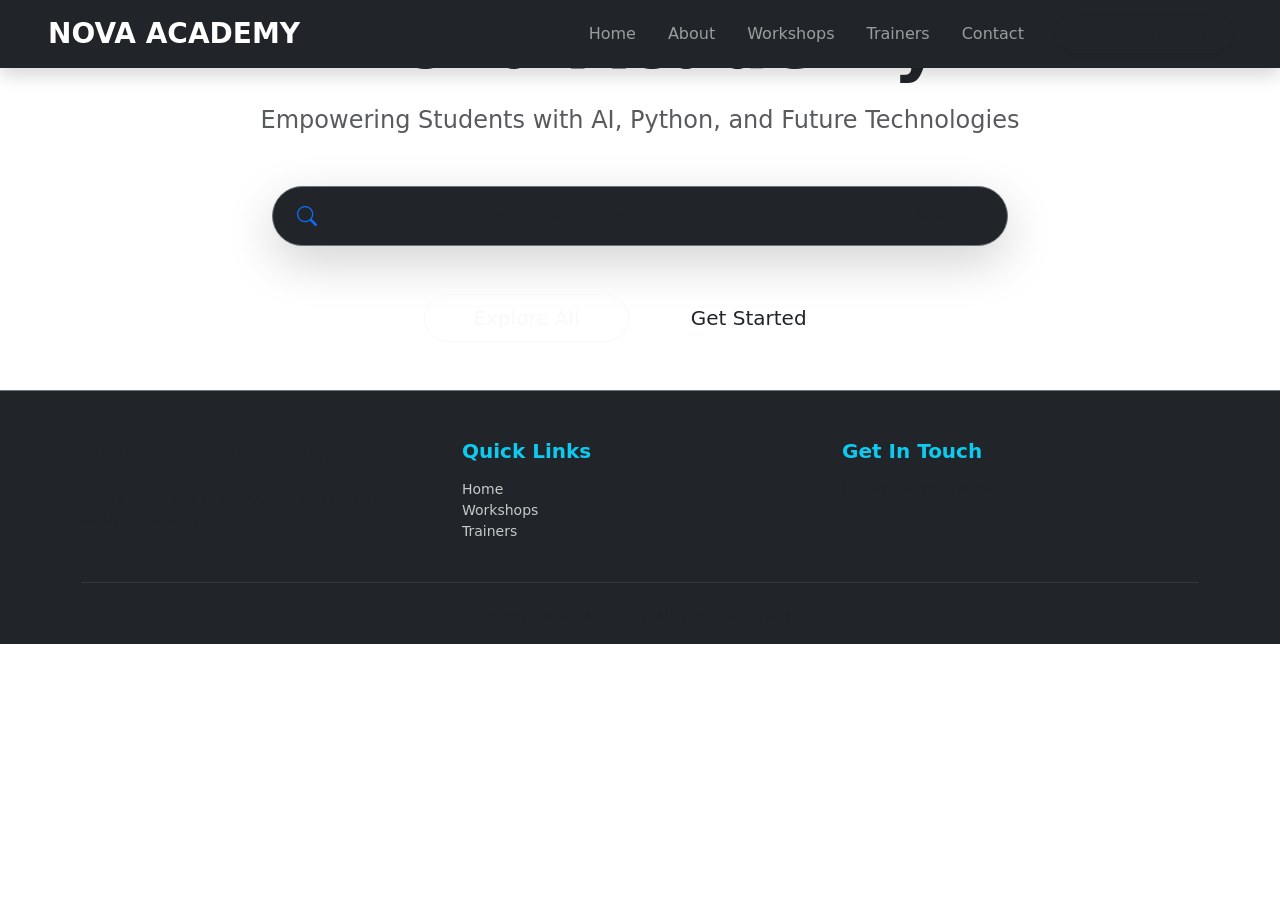
==== index.html @ e869471f "only index.html header footer and other" ====
<!DOCTYPE html>
<html lang="en">
<head>
  <meta charset="utf-8" />
  <meta name="viewport" content="width=device-width, initial-scale=1" />

  <title>NOVA ACADEMY | Future-Ready Skills</title>

  <!-- GOOGLE FONT -->
  <link href="https://fonts.googleapis.com/css2?family=Poppins:wght@300;400;600;700&display=swap" rel="stylesheet">

  <!-- BOOTSTRAP -->
  <link href="https://cdn.jsdelivr.net/npm/bootstrap@5.3.0/dist/css/bootstrap.min.css" rel="stylesheet" />
  <link href="https://cdn.jsdelivr.net/npm/bootstrap-icons@1.11.0/font/bootstrap-icons.css" rel="stylesheet">

  <!-- MAIN CSS -->
  <link rel="stylesheet" href="css/style.css">
</head>

<body>

<!-- ================= NAVBAR ================= -->
<nav class="navbar navbar-expand-lg navbar-dark bg-dark shadow fixed-top py-2">
  <div class="container-fluid px-lg-5">

    <a class="navbar-brand fw-bold neon-text fs-3" href="#">NOVA ACADEMY</a>

    <button class="navbar-toggler border-0" type="button" data-bs-toggle="collapse" data-bs-target="#navMenu">
      <span class="navbar-toggler-icon"></span>
    </button>

    <div class="collapse navbar-collapse" id="navMenu">
      <ul class="navbar-nav ms-auto fs-6 d-flex align-items-center">
        <li class="nav-item"><a class="nav-link px-3" href="#home">Home</a></li>
        <li class="nav-item"><a class="nav-link px-3" href="#about">About</a></li>
        <li class="nav-item"><a class="nav-link px-3" href="#workshops">Workshops</a></li>
        <li class="nav-item"><a class="nav-link px-3" href="#training">Trainers</a></li>
        <li class="nav-item"><a class="nav-link px-3" href="#contact">Contact</a></li>

        <li class="nav-item ms-lg-3">
          <a class="btn btn-neon rounded-pill px-4 shadow-sm" href="#contact">
            <i class="bi bi-chat-dots me-1"></i> Enquire Now
          </a>
        </li>
      </ul>
    </div>
  </div>
</nav>

<!-- ================= HERO ================= -->
<header id="home" class="hero d-flex align-items-center justify-content-center">
  <div class="container text-center">

    <h1 class="display-2 fw-bold neon-text mb-3">Nova Academy</h1>
    <p class="lead fs-4 mb-5 opacity-75">
      Empowering Students with AI, Python, and Future Technologies
    </p>

    <div class="row justify-content-center">
      <div class="col-md-8">
        <div class="search-box-wrapper shadow-lg p-2 rounded-pill bg-dark border border-secondary d-flex align-items-center">
          <i class="bi bi-search ms-3 text-primary fs-5"></i>
          <input type="text" id="searchInput"
            class="form-control border-0 bg-transparent text-white shadow-none ps-3"
            placeholder="Search workshops, topics, or trainers...">
          <button class="btn btn-neon rounded-pill px-4 py-2 me-1">Search</button>
        </div>
      </div>
    </div>

    <div class="mt-5">
      <a href="#workshops" class="btn btn-outline-light btn-lg px-5 rounded-pill me-2">Explore All</a>
      <a href="#contact" class="btn btn-neon btn-lg px-5 rounded-pill">Get Started</a>
    </div>

  </div>
</header>

<!-- ================= DYNAMIC SECTIONS ================= -->
<!-- Workshops -->
<div id="workshopSection"></div>

<!-- Trainers -->
<div id="trainerSection"></div>

<!-- ================= FOOTER ================= -->
<footer class="pt-5 pb-3 bg-dark border-top border-secondary mt-5" id="contact">
  <div class="container">

    <div class="row g-4 text-center text-md-start">

      <div class="col-md-4">
        <h3 class="neon-text fw-bold mb-3">NOVA ACADEMY</h3>
        <p class="small opacity-75">
          Leading the way in AI, Python, and Research Data Analysis training.
        </p>
      </div>

      <div class="col-md-4">
        <h5 class="fw-bold mb-3 text-info">Quick Links</h5>
        <ul class="list-unstyled small opacity-75">
          <li><a href="#home" class="text-white text-decoration-none">Home</a></li>
          <li><a href="#workshops" class="text-white text-decoration-none">Workshops</a></li>
          <li><a href="#training" class="text-white text-decoration-none">Trainers</a></li>
        </ul>
      </div>

      <div class="col-md-4">
        <h5 class="fw-bold mb-3 text-info">Get In Touch</h5>
        <p class="small opacity-75">
          <i class="bi bi-whatsapp me-2"></i> +91 9598183089
        </p>
      </div>

    </div>

    <hr class="border-secondary opacity-25 my-4">

    <div class="text-center small opacity-50">
      © 2026 Nova Academy. All Rights Reserved.
    </div>

  </div>
</footer>

<!-- ================= FORMS (POPUPS) ================= -->
<div id="formSection"></div>

<!-- ================= SCRIPTS ================= -->
<script src="https://cdn.jsdelivr.net/npm/bootstrap@5.3.0/dist/js/bootstrap.bundle.min.js"></script>

<script src="js/script.js"></script>
<script src="js/form.js"></script>

<!-- ================= SECTION LOADER ================= -->
<script>
  function loadSection(id, file) {
    fetch(file)
      .then(res => res.text())
      .then(html => document.getElementById(id).innerHTML = html)
      .catch(err => console.error("Load error:", file));
  }

  loadSection("workshopSection", "sections/workshops.html");
  loadSection("trainerSection", "sections/trainers.html");
  loadSection("formSection", "sections/forms.html");
</script>

</body>
</html>
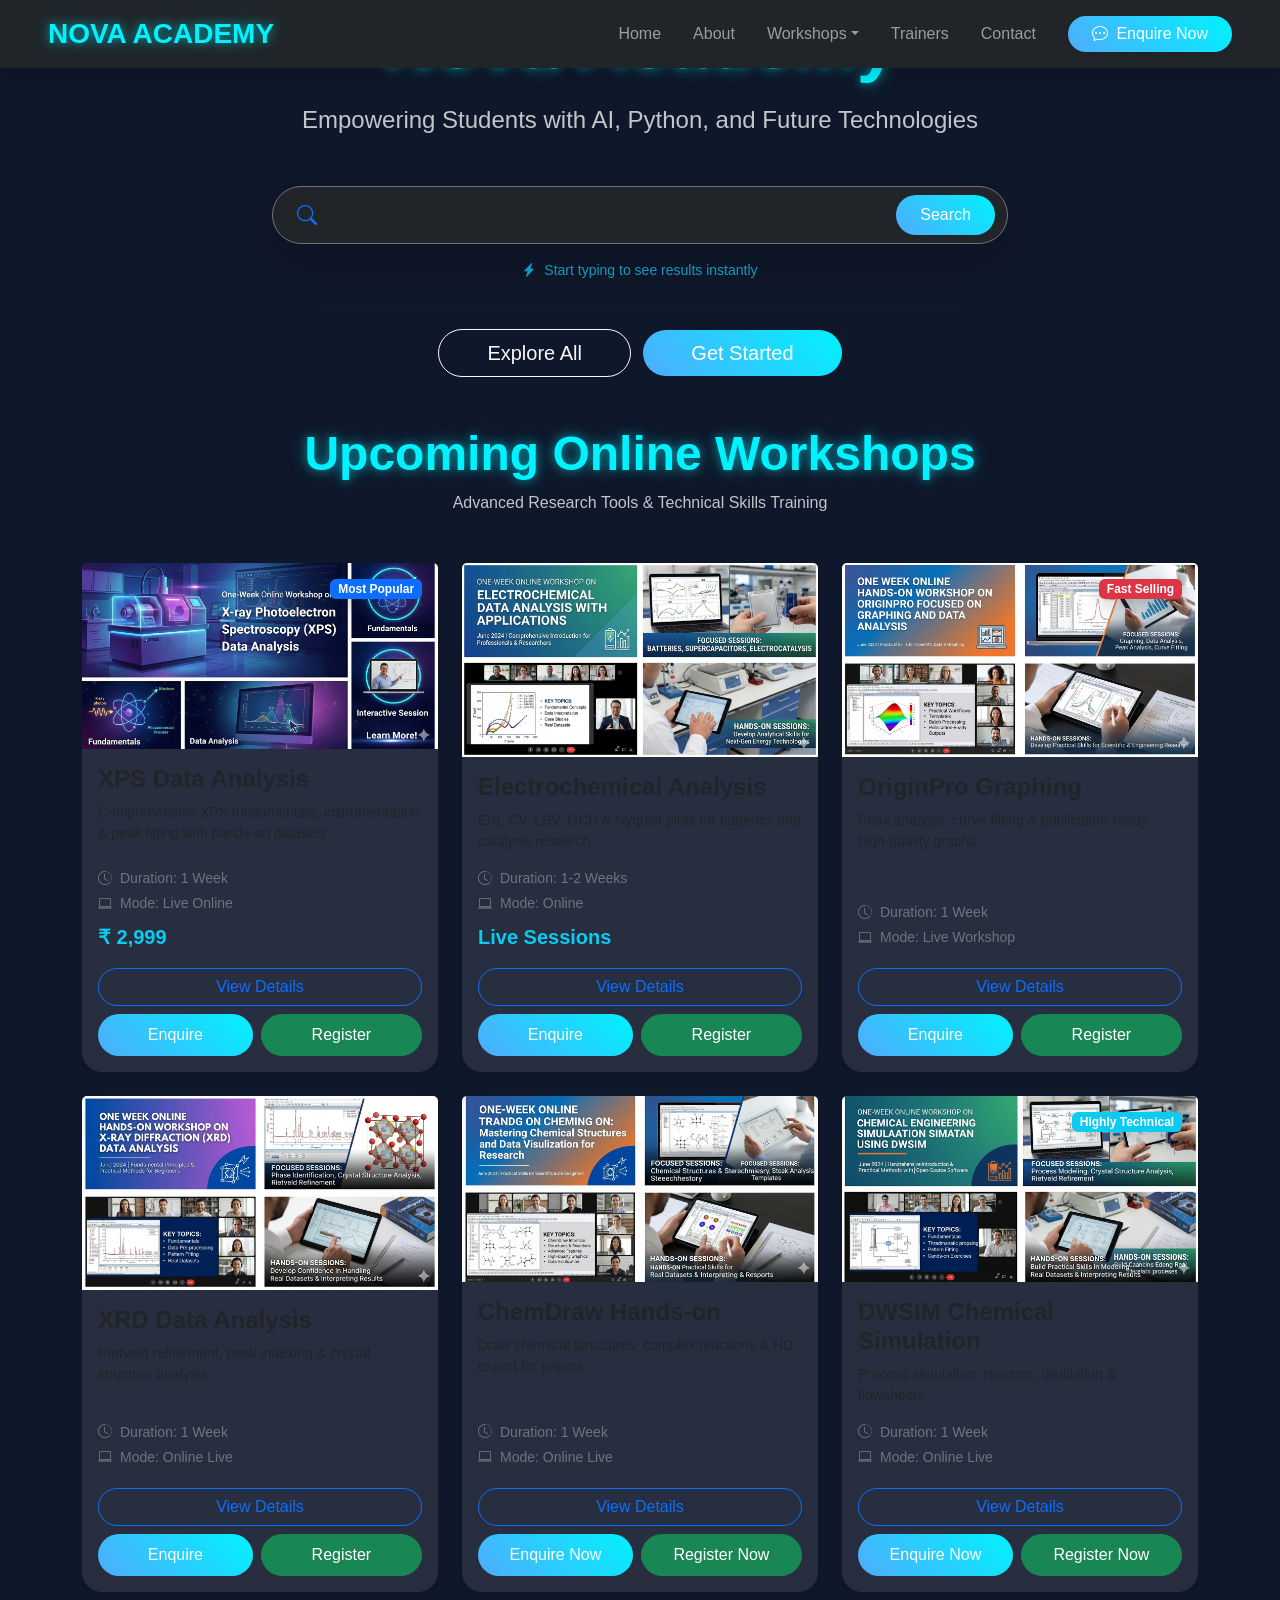
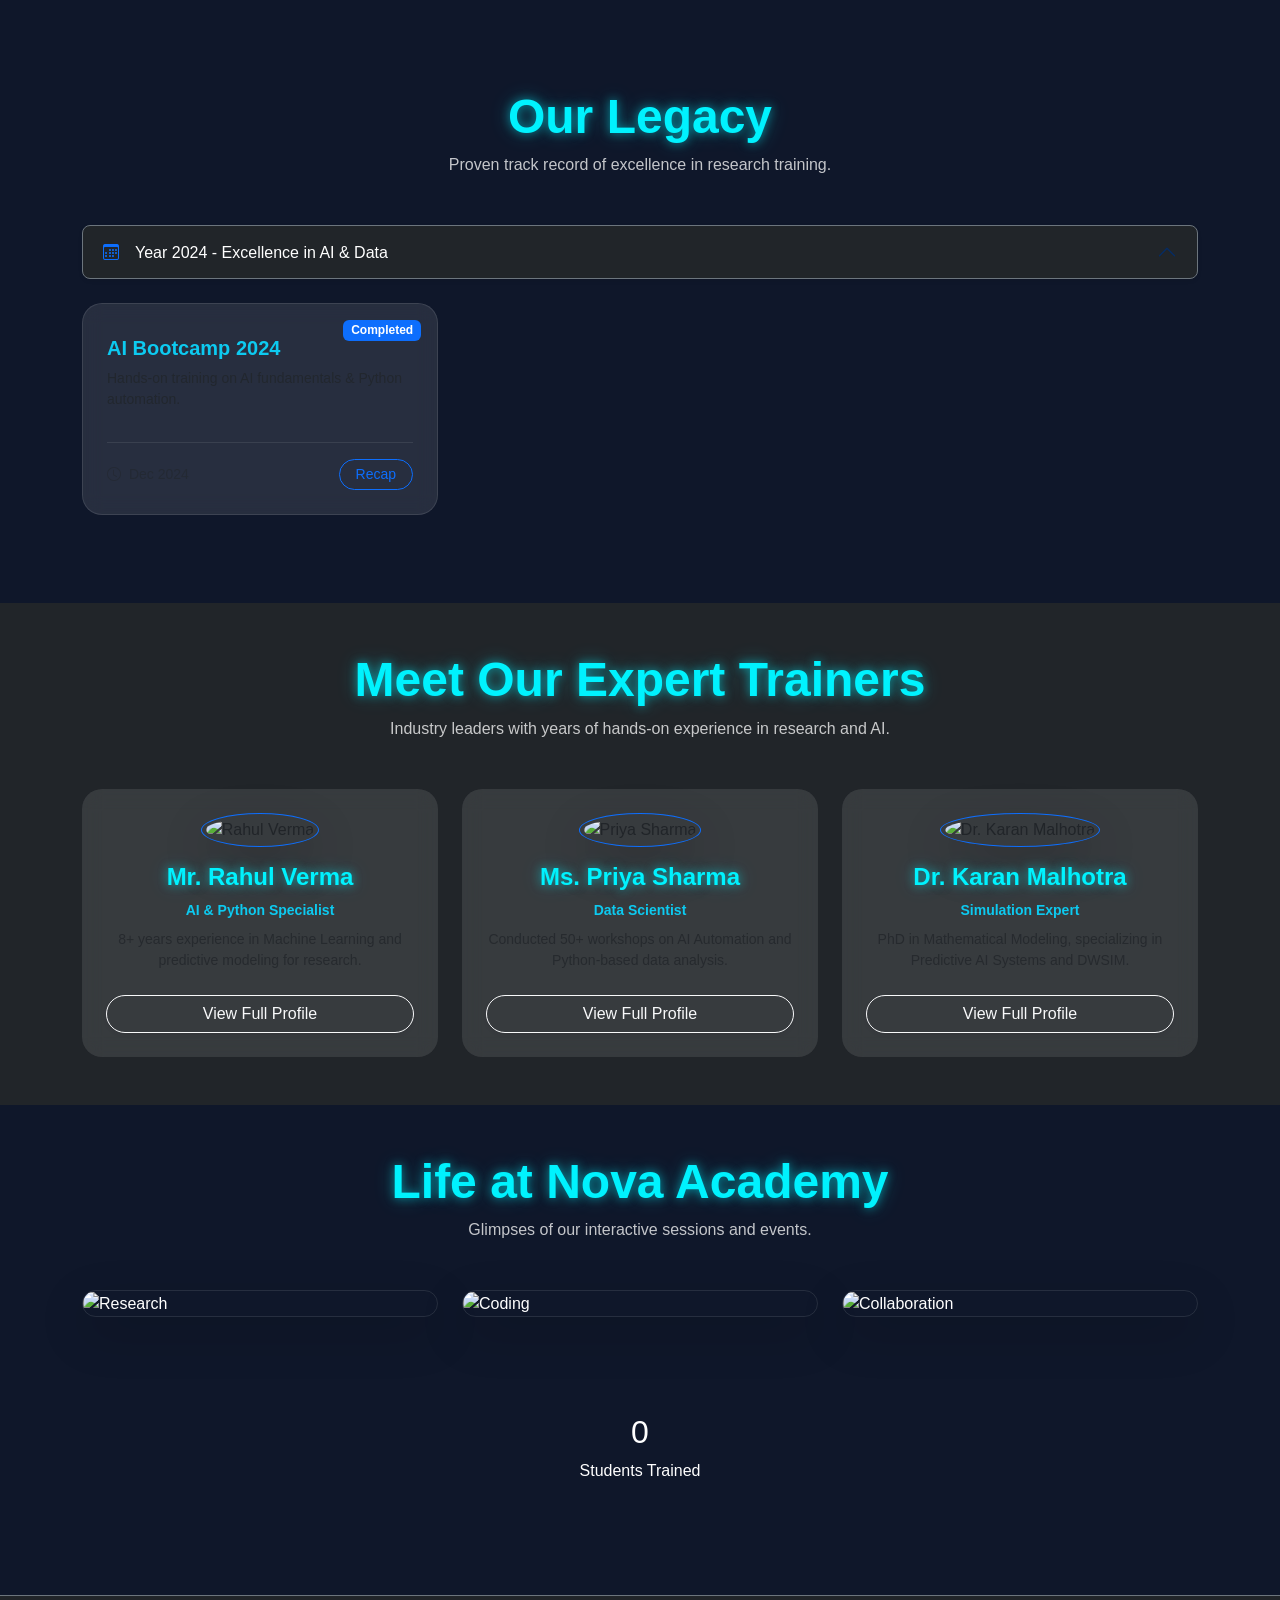
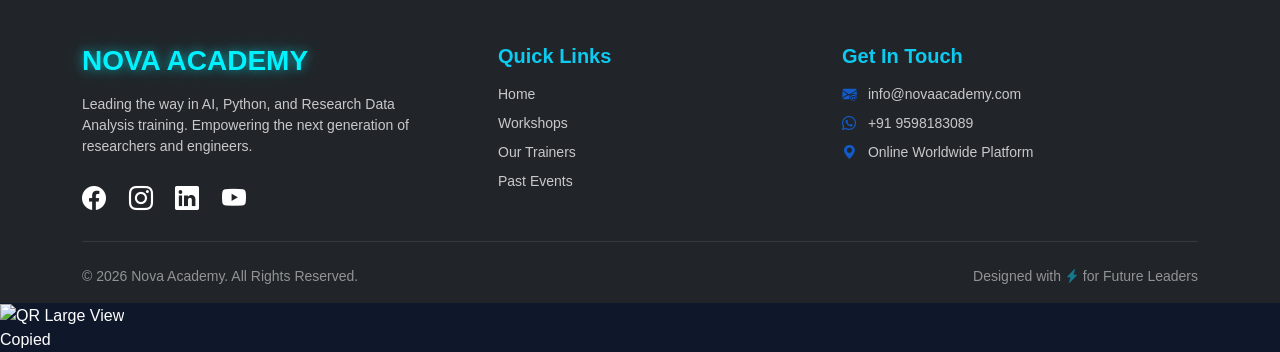
==== commit 9bdebc95: "Update index.html claude ai" ====
--- a/index.html
+++ b/index.html
@@ -3,148 +3,573 @@
 <head>
   <meta charset="utf-8" />
   <meta name="viewport" content="width=device-width, initial-scale=1" />
-
   <title>NOVA ACADEMY | Future-Ready Skills</title>
-
-  <!-- GOOGLE FONT -->
+  
   <link href="https://fonts.googleapis.com/css2?family=Poppins:wght@300;400;600;700&display=swap" rel="stylesheet">
-
-  <!-- BOOTSTRAP -->
   <link href="https://cdn.jsdelivr.net/npm/bootstrap@5.3.0/dist/css/bootstrap.min.css" rel="stylesheet" />
-  <link href="https://cdn.jsdelivr.net/npm/bootstrap-icons@1.11.0/font/bootstrap-icons.css" rel="stylesheet">
-
-  <!-- MAIN CSS -->
-  <link rel="stylesheet" href="css/style.css">
+  <link rel="stylesheet" href="https://cdn.jsdelivr.net/npm/bootstrap-icons@1.11.0/font/bootstrap-icons.css">
+  
+  <link rel="stylesheet" href="style.css">
 </head>
-
 <body>
 
-<!-- ================= NAVBAR ================= -->
-<nav class="navbar navbar-expand-lg navbar-dark bg-dark shadow fixed-top py-2">
-  <div class="container-fluid px-lg-5">
-
-    <a class="navbar-brand fw-bold neon-text fs-3" href="#">NOVA ACADEMY</a>
-
-    <button class="navbar-toggler border-0" type="button" data-bs-toggle="collapse" data-bs-target="#navMenu">
-      <span class="navbar-toggler-icon"></span>
-    </button>
-
-    <div class="collapse navbar-collapse" id="navMenu">
-      <ul class="navbar-nav ms-auto fs-6 d-flex align-items-center">
-        <li class="nav-item"><a class="nav-link px-3" href="#home">Home</a></li>
-        <li class="nav-item"><a class="nav-link px-3" href="#about">About</a></li>
-        <li class="nav-item"><a class="nav-link px-3" href="#workshops">Workshops</a></li>
-        <li class="nav-item"><a class="nav-link px-3" href="#training">Trainers</a></li>
-        <li class="nav-item"><a class="nav-link px-3" href="#contact">Contact</a></li>
-
-        <li class="nav-item ms-lg-3">
-          <a class="btn btn-neon rounded-pill px-4 shadow-sm" href="#contact">
-            <i class="bi bi-chat-dots me-1"></i> Enquire Now
-          </a>
-        </li>
-      </ul>
-    </div>
-  </div>
-</nav>
-
-<!-- ================= HERO ================= -->
-<header id="home" class="hero d-flex align-items-center justify-content-center">
-  <div class="container text-center">
-
-    <h1 class="display-2 fw-bold neon-text mb-3">Nova Academy</h1>
-    <p class="lead fs-4 mb-5 opacity-75">
-      Empowering Students with AI, Python, and Future Technologies
-    </p>
-
-    <div class="row justify-content-center">
-      <div class="col-md-8">
-        <div class="search-box-wrapper shadow-lg p-2 rounded-pill bg-dark border border-secondary d-flex align-items-center">
-          <i class="bi bi-search ms-3 text-primary fs-5"></i>
-          <input type="text" id="searchInput"
-            class="form-control border-0 bg-transparent text-white shadow-none ps-3"
-            placeholder="Search workshops, topics, or trainers...">
-          <button class="btn btn-neon rounded-pill px-4 py-2 me-1">Search</button>
-        </div>
-      </div>
-    </div>
-
-    <div class="mt-5">
-      <a href="#workshops" class="btn btn-outline-light btn-lg px-5 rounded-pill me-2">Explore All</a>
-      <a href="#contact" class="btn btn-neon btn-lg px-5 rounded-pill">Get Started</a>
-    </div>
-
-  </div>
-</header>
-
-<!-- ================= DYNAMIC SECTIONS ================= -->
-<!-- Workshops -->
-<div id="workshopSection"></div>
-
-<!-- Trainers -->
-<div id="trainerSection"></div>
-
-<!-- ================= FOOTER ================= -->
+  <nav class="navbar navbar-expand-lg navbar-dark bg-dark shadow fixed-top py-2">
+    <div class="container-fluid px-lg-5">
+      <a class="navbar-brand fw-bold neon-text fs-3" href="#">NOVA ACADEMY</a>
+      
+      <button class="navbar-toggler border-0" type="button" data-bs-toggle="collapse" data-bs-target="#navMenu">
+        <span class="navbar-toggler-icon"></span>
+      </button>
+
+      <div class="collapse navbar-collapse" id="navMenu">
+        <ul class="navbar-nav ms-auto fs-6 d-flex align-items-center">
+          <li class="nav-item"><a class="nav-link px-3" href="#home">Home</a></li>
+          <li class="nav-item"><a class="nav-link px-3" href="#about">About</a></li>
+          
+          <li class="nav-item dropdown">
+            <a class="nav-link dropdown-toggle px-3" href="#" role="button" data-bs-toggle="dropdown">Workshops</a>
+            <ul class="dropdown-menu dropdown-menu-dark shadow-lg border-primary">
+              <li><a class="dropdown-item" href="#workshops">All Workshops</a></li>
+              <li><hr class="dropdown-divider border-secondary"></li>
+              <li><a class="dropdown-item" href="javascript:void(0)" onclick="openDetails('xps')">XPS Data Analysis</a></li>
+              <li><a class="dropdown-item" href="javascript:void(0)" onclick="openDetails('electro')">Electrochemical</a></li>
+              <li><a class="dropdown-item" href="javascript:void(0)" onclick="openDetails('origin')">OriginPro Training</a></li>
+            </ul>
+          </li>
+          
+          <li class="nav-item"><a class="nav-link px-3" href="#training">Trainers</a></li>
+          <li class="nav-item"><a class="nav-link px-3" href="#contact">Contact</a></li>
+          
+          <li class="nav-item ms-lg-3">
+            <a class="btn btn-neon rounded-pill px-4 shadow-sm" href="#contact">
+              <i class="bi bi-chat-dots me-1"></i> Enquire Now
+            </a>
+          </li>
+        </ul>
+      </div>
+    </div>
+  </nav>
+  <header id="home" class="hero d-flex align-items-center justify-content-center">
+    <div class="container text-center">
+      
+      <div class="animate-fade-up">
+        <h1 class="display-2 fw-bold neon-text mb-3">Nova Academy</h1>
+        <p class="lead fs-4 mb-5 opacity-75">Empowering Students with AI, Python, and Future Technologies</p>
+      </div>
+
+      <div class="row justify-content-center">
+        <div class="col-md-8">
+          <div class="search-box-wrapper shadow-lg p-2 rounded-pill bg-dark border border-secondary d-flex align-items-center">
+            <i class="bi bi-search ms-3 text-primary fs-5"></i>
+            <input type="text" id="searchInput" class="form-control border-0 bg-transparent text-white shadow-none ps-3" placeholder="Search workshops, topics, or trainers...">
+            <button class="btn btn-neon rounded-pill px-4 py-2 me-1" id="searchBtn">Search</button>
+          </div>
+          <div id="search-feedback" class="small mt-3 text-info opacity-75">
+            <i class="bi bi-lightning-charge-fill me-1"></i> Start typing to see results instantly
+          </div>
+        </div>
+      </div>
+
+      <div class="mt-5">
+        <a href="#workshops" class="btn btn-outline-light btn-lg px-5 rounded-pill me-2">Explore All</a>
+        <a href="#contact" class="btn btn-neon btn-lg px-5 rounded-pill">Get Started</a>
+      </div>
+      
+    </div>
+  </header>
+  <!-- =================== WORKSHOPS SECTION (Option B banners) =================== -->
+  <section class="container py-5" id="workshops">
+  <div class="text-center mb-5">
+    <h2 class="neon-text display-5 fw-bold">Upcoming Online Workshops</h2>
+    <p class="opacity-75">Advanced Research Tools & Technical Skills Training</p>
+  </div>
+
+  <div class="row g-4" id="workshopGrid">
+    
+    <div class="col-md-4 workshop-card-item" id="workshop-xps">
+      <div class="card h-100 border-0 shadow-sm glass-card">
+        <div class="position-relative overflow-hidden">
+          <img class="card-img-top transition-img" src="images/w1.png" alt="XPS Workshop" loading="lazy">
+          <div class="badge bg-primary position-absolute top-0 end-0 m-3 shadow">Most Popular</div>
+        </div>
+        <div class="card-body d-flex flex-column">
+          <h4 class="fw-bold mb-2">XPS Data Analysis</h4>
+          <p class="text-light-50 small mb-3">Comprehensive XPS fundamentals, instrumentation & peak fitting with hands-on datasets.</p>
+          
+          <div class="workshop-meta mb-3 mt-auto">
+            <div class="small text-secondary mb-1"><i class="bi bi-clock-history me-2"></i>Duration: 1 Week</div>
+            <div class="small text-secondary mb-1"><i class="bi bi-laptop me-2"></i>Mode: Live Online</div>
+            <div class="fs-5 fw-bold text-info mt-2">₹ 2,999</div>
+          </div>
+
+          <button class="btn btn-outline-primary w-100 mb-2 rounded-pill" onclick="openDetails('xps')">View Details</button>
+          <div class="d-flex gap-2">
+            <button class="btn btn-neon flex-fill rounded-pill py-2" onclick="openPopup('enquirePopup')">Enquire</button>
+            <button class="btn btn-success flex-fill rounded-pill py-2" onclick="openRegister('xps')">Register</button>
+          </div>
+        </div>
+      </div>
+    </div>
+    <div class="col-md-4 workshop-card-item" id="workshop-electro">
+      <div class="card h-100 border-0 shadow-sm glass-card">
+        <div class="position-relative overflow-hidden">
+          <img class="card-img-top transition-img" src="images/w2.png" alt="Electrochemical" loading="lazy">
+        </div>
+        <div class="card-body d-flex flex-column">
+          <h4 class="fw-bold mb-2">Electrochemical Analysis</h4>
+          <p class="text-light-50 small mb-3">EIS, CV, LSV, GCD & Nyquist plots for batteries and catalysis research.</p>
+          
+          <div class="workshop-meta mb-3 mt-auto">
+            <div class="small text-secondary mb-1"><i class="bi bi-clock-history me-2"></i>Duration: 1-2 Weeks</div>
+            <div class="small text-secondary mb-1"><i class="bi bi-laptop me-2"></i>Mode: Online</div>
+            <div class="fs-5 fw-bold text-info mt-2">Live Sessions</div>
+          </div>
+
+          <button class="btn btn-outline-primary w-100 mb-2 rounded-pill" onclick="openDetails('electro')">View Details</button>
+          <div class="d-flex gap-2">
+            <button class="btn btn-neon flex-fill rounded-pill py-2" onclick="openPopup('enquirePopup')">Enquire</button>
+            <button class="btn btn-success flex-fill rounded-pill py-2" onclick="openPopup('registerPopup')">Register</button>
+          </div>
+        </div>
+      </div>
+    </div>
+    <div class="col-md-4 workshop-card-item" id="workshop-origin">
+      <div class="card h-100 border-0 shadow-sm glass-card">
+        <div class="position-relative overflow-hidden">
+          <img class="card-img-top transition-img" src="images/w3.png" alt="OriginPro" loading="lazy">
+          <div class="badge bg-danger position-absolute top-0 end-0 m-3 shadow">Fast Selling</div>
+        </div>
+        <div class="card-body d-flex flex-column">
+          <h4 class="fw-bold mb-2">OriginPro Graphing</h4>
+          <p class="text-light-50 small mb-3">Peak analysis, curve fitting & publication-ready high-quality graphs.</p>
+          
+          <div class="workshop-meta mb-3 mt-auto">
+            <div class="small text-secondary mb-1"><i class="bi bi-clock-history me-2"></i>Duration: 1 Week</div>
+            <div class="small text-secondary mb-1"><i class="bi bi-laptop me-2"></i>Mode: Live Workshop</div>
+          </div>
+
+          <button class="btn btn-outline-primary w-100 mb-2 rounded-pill" onclick="openDetails('origin')">View Details</button>
+          <div class="d-flex gap-2">
+            <button class="btn btn-neon flex-fill rounded-pill py-2" onclick="openPopup('enquirePopup')">Enquire</button>
+            <button class="btn btn-success flex-fill rounded-pill py-2" onclick="openPopup('registerPopup')">Register</button>
+          </div>
+        </div>
+      </div>
+    </div>
+    <div class="col-md-4 workshop-card-item" id="workshop-xrd">
+      <div class="card h-100 border-0 shadow-sm glass-card">
+        <div class="position-relative overflow-hidden">
+          <img class="card-img-top transition-img" src="images/w4.png" alt="XRD Workshop" loading="lazy">
+        </div>
+        <div class="card-body d-flex flex-column">
+          <h4 class="fw-bold mb-2">XRD Data Analysis</h4>
+          <p class="text-light-50 small mb-3">Rietveld refinement, peak indexing & crystal structure analysis.</p>
+          
+          <div class="workshop-meta mb-3 mt-auto">
+            <div class="small text-secondary mb-1"><i class="bi bi-clock-history me-2"></i>Duration: 1 Week</div>
+            <div class="small text-secondary mb-1"><i class="bi bi-laptop me-2"></i>Mode: Online Live</div>
+          </div>
+
+          <button class="btn btn-outline-primary w-100 mb-2 rounded-pill" onclick="openDetails('xrd')">View Details</button>
+          <div class="d-flex gap-2">
+            <button class="btn btn-neon flex-fill rounded-pill py-2" onclick="openPopup('enquirePopup')">Enquire</button>
+            <button class="btn btn-success flex-fill rounded-pill py-2" onclick="openPopup('registerPopup')">Register</button>
+          </div>
+        </div>
+      </div>
+    </div>
+    <div class="col-md-4 workshop-card-item" id="workshop-chemdraw">
+      <div class="card h-100 border-0 shadow-sm glass-card">
+        <div class="position-relative overflow-hidden">
+          <img class="card-img-top transition-img" src="images/w5.png" alt="ChemDraw" loading="lazy">
+        </div>
+        <div class="card-body d-flex flex-column">
+          <h4 class="fw-bold mb-2">ChemDraw Hands-on</h4>
+          <p class="text-light-50 small mb-3">Draw chemical structures, complex reactions & HD export for papers.</p>
+          
+          <div class="workshop-meta mb-3 mt-auto">
+            <div class="small text-secondary mb-1"><i class="bi bi-clock-history me-2"></i>Duration: 1 Week</div>
+            <div class="small text-secondary mb-1"><i class="bi bi-laptop me-2"></i>Mode: Online Live</div>
+          </div>
+
+          <button class="btn btn-outline-primary w-100 mb-2 rounded-pill" onclick="openDetails('chemdraw')">View Details</button>
+          <div class="d-flex gap-2">
+            <button class="btn btn-neon flex-fill rounded-pill py-2" onclick="openPopup('enquirePopup')">Enquire Now</button>
+            <button class="btn btn-success flex-fill rounded-pill py-2" onclick="openPopup('registerPopup')">Register Now</button>
+          </div>
+        </div>
+      </div>
+    </div>
+    <div class="col-md-4 workshop-card-item" id="workshop-dwsim">
+      <div class="card h-100 border-0 shadow-sm glass-card">
+        <div class="position-relative overflow-hidden">
+          <img class="card-img-top transition-img" src="images/w6.png" alt="DWSIM Simulation" loading="lazy">
+          <div class="badge bg-info position-absolute top-0 end-0 m-3 shadow">Highly Technical</div>
+        </div>
+        <div class="card-body d-flex flex-column">
+          <h4 class="fw-bold mb-2">DWSIM Chemical Simulation</h4>
+          <p class="text-light-50 small mb-3">Process simulation: reactors, distillation & flowsheets.</p>
+          
+          <div class="workshop-meta mb-3 mt-auto">
+            <div class="small text-secondary mb-1"><i class="bi bi-clock-history me-2"></i>Duration: 1 Week</div>
+            <div class="small text-secondary mb-1"><i class="bi bi-laptop me-2"></i>Mode: Online Live</div>
+          </div>
+
+          <button class="btn btn-outline-primary w-100 mb-2 rounded-pill" onclick="openDetails('dwsim')">View Details</button>
+          <div class="d-flex gap-2">
+            <button class="btn btn-neon flex-fill rounded-pill py-2" onclick="openPopup('enquirePopup')">Enquire Now</button>
+            <button class="btn btn-success flex-fill rounded-pill py-2" onclick="openPopup('registerPopup')">Register Now</button>
+          </div>
+        </div>
+      </div>
+    </div>
+    </div>
+</section>
+  <section class="container py-5" id="past-workshops">
+  <div class="text-center mb-5">
+    <h2 class="neon-text display-5 fw-bold">Our Legacy</h2>
+    <p class="opacity-75">Proven track record of excellence in research training.</p>
+  </div>
+
+  <div class="accordion border-0" id="pastWorkshopAccordion">
+    
+    <div class="accordion-item bg-transparent border-0 mb-4" id="legacy-2024">
+      <h2 class="accordion-header">
+        <button class="accordion-button bg-dark text-white rounded-3 shadow-sm border border-secondary" type="button" data-bs-toggle="collapse" data-bs-target="#year2024">
+          <i class="bi bi-calendar3 me-3 text-primary"></i> Year 2024 - Excellence in AI & Data
+        </button>
+      </h2>
+      <div id="year2024" class="accordion-collapse collapse show" data-bs-parent="#pastWorkshopAccordion">
+        <div class="accordion-body px-0 pt-4">
+          <div class="row g-4" id="legacyGrid2024">
+            
+            <div class="col-md-4">
+              <div class="card glass-card p-4 h-100 position-relative">
+                <div class="badge bg-primary position-absolute top-0 end-0 m-3">Completed</div>
+                <h5 class="fw-bold text-info mt-2">AI Bootcamp 2024</h5>
+                <p class="small opacity-75">Hands-on training on AI fundamentals & Python automation.</p>
+                <hr class="border-secondary opacity-25">
+                <div class="d-flex justify-content-between align-items-center">
+                  <span class="small opacity-50"><i class="bi bi-clock me-1"></i> Dec 2024</span>
+                  <button class="btn btn-sm btn-outline-primary rounded-pill px-3">Recap</button>
+                </div>
+              </div>
+            </div>
+            </div>
+        </div>
+      </div>
+    </div>
+    </div>
+</section>
+<section id="training" class="py-5 bg-dark text-white">
+  <div class="container">
+    <div class="text-center mb-5">
+      <h2 class="neon-text display-5 fw-bold">Meet Our Expert Trainers</h2>
+      <p class="opacity-75">Industry leaders with years of hands-on experience in research and AI.</p>
+    </div>
+
+    <div class="row g-4" id="trainerGrid">
+      
+      <div class="col-md-4 trainer-card-item">
+        <div class="card glass-card h-100 border-0 text-center p-4">
+          <div class="trainer-img-wrapper mx-auto mb-3">
+            <img src="https://i.imgur.com/4ZQZ4Zy.png" class="trainer-img rounded-circle border border-primary p-1 shadow-lg" alt="Rahul Verma" style="width: 130px; height: 130px; object-fit: cover;">
+          </div>
+          <h4 class="fw-bold neon-text">Mr. Rahul Verma</h4>
+          <p class="text-info small fw-bold mb-2">AI & Python Specialist</p>
+          <p class="opacity-75 small mb-4">8+ years experience in Machine Learning and predictive modeling for research.</p>
+          <div class="mt-auto">
+            <button class="btn btn-outline-light rounded-pill w-100 shadow-sm" onclick="openTrainerProfile('rahul')">View Full Profile</button>
+          </div>
+        </div>
+      </div>
+
+      <div class="col-md-4 trainer-card-item">
+        <div class="card glass-card h-100 border-0 text-center p-4">
+          <div class="trainer-img-wrapper mx-auto mb-3">
+            <img src="https://i.imgur.com/y3WqkGx.png" class="trainer-img rounded-circle border border-primary p-1 shadow-lg" alt="Priya Sharma" style="width: 130px; height: 130px; object-fit: cover;">
+          </div>
+          <h4 class="fw-bold neon-text">Ms. Priya Sharma</h4>
+          <p class="text-info small fw-bold mb-2">Data Scientist</p>
+          <p class="opacity-75 small mb-4">Conducted 50+ workshops on AI Automation and Python-based data analysis.</p>
+          <div class="mt-auto">
+            <button class="btn btn-outline-light rounded-pill w-100 shadow-sm" onclick="openTrainerProfile('priya')">View Full Profile</button>
+          </div>
+        </div>
+      </div>
+
+      <div class="col-md-4 trainer-card-item">
+        <div class="card glass-card h-100 border-0 text-center p-4">
+          <div class="trainer-img-wrapper mx-auto mb-3">
+            <img src="https://i.imgur.com/3G3Z0qP.png" class="trainer-img rounded-circle border border-primary p-1 shadow-lg" alt="Dr. Karan Malhotra" style="width: 130px; height: 130px; object-fit: cover;">
+          </div>
+          <h4 class="fw-bold neon-text">Dr. Karan Malhotra</h4>
+          <p class="text-info small fw-bold mb-2">Simulation Expert</p>
+          <p class="opacity-75 small mb-4">PhD in Mathematical Modeling, specializing in Predictive AI Systems and DWSIM.</p>
+          <div class="mt-auto">
+            <button class="btn btn-outline-light rounded-pill w-100 shadow-sm" onclick="openTrainerProfile('karan')">View Full Profile</button>
+          </div>
+        </div>
+      </div>
+
+    </div>
+  </div>
+</section>
+  <section class="container py-5" id="gallery">
+  <div class="text-center mb-5">
+    <h2 class="neon-text display-5 fw-bold">Life at Nova Academy</h2>
+    <p class="opacity-75">Glimpses of our interactive sessions and events.</p>
+  </div>
+  
+  <div class="row g-4">
+    <div class="col-md-4 col-sm-6">
+      <div class="gallery-item overflow-hidden rounded-4 shadow-lg border border-secondary border-opacity-25">
+        <img src="https://images.unsplash.com/photo-1581090700227-1e37b190418e?auto=format&fit=crop&w=600&q=60" 
+             class="img-fluid transition-img w-100" alt="Research" loading="lazy">
+      </div>
+    </div>
+    <div class="col-md-4 col-sm-6">
+      <div class="gallery-item overflow-hidden rounded-4 shadow-lg border border-secondary border-opacity-25">
+        <img src="https://images.unsplash.com/photo-1504384308090-c894fdcc538d?auto=format&fit=crop&w=600&q=60" 
+             class="img-fluid transition-img w-100" alt="Coding" loading="lazy">
+      </div>
+    </div>
+    <div class="col-md-4 col-sm-12">
+      <div class="gallery-item overflow-hidden rounded-4 shadow-lg border border-secondary border-opacity-25">
+        <img src="https://images.unsplash.com/photo-1551434678-e076c223a692?auto=format&fit=crop&w=600&q=60" 
+             class="img-fluid transition-img w-100" alt="Collaboration" loading="lazy">
+      </div>
+    </div>
+  </div>
+</section>
+  <section id="counter-section" class="container py-5 text-center">
+  <div class="row">
+    <div class="col">
+      <h2 class="counter" data-target="500">0</h2>
+      <p>Students Trained</p>
+    </div>
+  </div>
+</section>
 <footer class="pt-5 pb-3 bg-dark border-top border-secondary mt-5" id="contact">
   <div class="container">
-
     <div class="row g-4 text-center text-md-start">
-
+      
       <div class="col-md-4">
         <h3 class="neon-text fw-bold mb-3">NOVA ACADEMY</h3>
-        <p class="small opacity-75">
-          Leading the way in AI, Python, and Research Data Analysis training.
+        <p class="small opacity-75 pe-md-4">
+          Leading the way in AI, Python, and Research Data Analysis training. 
+          Empowering the next generation of researchers and engineers.
         </p>
-      </div>
-
-      <div class="col-md-4">
+        <div class="fs-4 mt-4 social-links">
+          <a href="#" class="text-white me-3 hover-neon transition-img"><i class="bi bi-facebook"></i></a>
+          <a href="#" class="text-white me-3 hover-neon transition-img"><i class="bi bi-instagram"></i></a>
+          <a href="#" class="text-white me-3 hover-neon transition-img"><i class="bi bi-linkedin"></i></a>
+          <a href="#" class="text-white hover-neon transition-img"><i class="bi bi-youtube"></i></a>
+        </div>
+      </div>
+      
+      <div class="col-md-4 px-md-5">
         <h5 class="fw-bold mb-3 text-info">Quick Links</h5>
-        <ul class="list-unstyled small opacity-75">
-          <li><a href="#home" class="text-white text-decoration-none">Home</a></li>
-          <li><a href="#workshops" class="text-white text-decoration-none">Workshops</a></li>
-          <li><a href="#training" class="text-white text-decoration-none">Trainers</a></li>
+        <ul class="list-unstyled opacity-75 small footer-links">
+          <li class="mb-2"><a href="#home" class="text-white text-decoration-none">Home</a></li>
+          <li class="mb-2"><a href="#workshops" class="text-white text-decoration-none">Workshops</a></li>
+          <li class="mb-2"><a href="#training" class="text-white text-decoration-none">Our Trainers</a></li>
+          <li class="mb-2"><a href="#past-workshops" class="text-white text-decoration-none">Past Events</a></li>
         </ul>
       </div>
 
       <div class="col-md-4">
         <h5 class="fw-bold mb-3 text-info">Get In Touch</h5>
-        <p class="small opacity-75">
-          <i class="bi bi-whatsapp me-2"></i> +91 9598183089
-        </p>
-      </div>
-
-    </div>
-
+        <div class="small opacity-75 contact-info">
+          <p class="mb-2">
+            <i class="bi bi-envelope-at-fill me-2 text-primary"></i> 
+            <a href="mailto:info@novaacademy.com" class="text-white text-decoration-none">info@novaacademy.com</a>
+          </p>
+          <p class="mb-2">
+            <i class="bi bi-whatsapp me-2 text-primary"></i> 
+            <a href="https://wa.me/919598183089" class="text-white text-decoration-none">+91 9598183089</a>
+          </p>
+          <p class="mb-2">
+            <i class="bi bi-geo-alt-fill me-2 text-primary"></i> 
+            Online Worldwide Platform
+          </p>
+        </div>
+      </div>
+    </div>
+    
     <hr class="border-secondary opacity-25 my-4">
-
-    <div class="text-center small opacity-50">
-      © 2026 Nova Academy. All Rights Reserved.
-    </div>
-
+    
+    <div class="row align-items-center">
+      <div class="col-md-6 text-center text-md-start">
+        <p class="small mb-0 opacity-50">© 2026 Nova Academy. All Rights Reserved.</p>
+      </div>
+      <div class="col-md-6 text-center text-md-end">
+        <p class="small mb-0 opacity-50">Designed with <i class="bi bi-lightning-charge-fill text-info"></i> for Future Leaders</p>
+      </div>
+    </div>
   </div>
 </footer>
-
-<!-- ================= FORMS (POPUPS) ================= -->
-<div id="formSection"></div>
-
-<!-- ================= SCRIPTS ================= -->
+<div id="enquirePopup" class="popup-overlay">
+    <div class="popup-box glass-card border-neon shadow-lg" style="max-width:500px;">
+      <div class="text-center mb-4">
+        <i class="bi bi-chat-left-dots-fill neon-text fs-1"></i>
+        <h2 class="neon-text mt-2">Enquiry Form</h2>
+        <p class="small text-secondary">Fill the details, and our team will contact you soon.</p>
+      </div>
+      
+      <div class="mb-3">
+        <label class="form-label small text-uppercase fw-bold opacity-75">Full Name</label>
+        <div class="input-group bg-dark rounded border border-secondary transition-img">
+          <span class="input-group-text bg-transparent border-0 text-primary"><i class="bi bi-person"></i></span>
+          <input type="text" class="form-control bg-transparent border-0 text-white shadow-none" placeholder="Enter your name">
+        </div>
+      </div>
+
+      <div class="mb-3">
+        <label class="form-label small text-uppercase fw-bold opacity-75">Mobile Number</label>
+        <div class="input-group bg-dark rounded border border-secondary transition-img">
+          <span class="input-group-text bg-transparent border-0 text-primary"><i class="bi bi-phone"></i></span>
+          <input type="text" class="form-control bg-transparent border-0 text-white shadow-none" placeholder="+91 XXXXX XXXXX">
+        </div>
+      </div>
+
+      <div class="mb-4">
+        <label class="form-label small text-uppercase fw-bold opacity-75">Select Workshop</label>
+        <div class="input-group bg-dark rounded border border-secondary transition-img">
+          <span class="input-group-text bg-transparent border-0 text-primary"><i class="bi bi-journal-bookmark"></i></span>
+          <select class="form-select bg-transparent border-0 text-white shadow-none">
+            <option class="bg-dark" value="ai">AI in Mathematical Modeling</option>
+            <option class="bg-dark" value="python">Python for Data Science</option>
+            <option class="bg-dark" value="xps">XPS Data Analysis</option>
+            <option class="bg-dark" value="origin">OriginPro Graphing</option>
+          </select>
+        </div>
+      </div>
+
+      <button class="btn btn-neon w-100 py-2 rounded-pill mb-3 fw-bold shadow">Submit Enquiry</button>
+      <button class="btn btn-outline-danger w-100 rounded-pill border-0" onclick="closePopup('enquirePopup')">Close</button>
+    </div>
+  </div>
+
+  <div id="registerPopup" class="popup-overlay">
+  <div class="popup-box glass-card border-neon shadow-lg" style="max-width:600px;">
+    
+    <div class="text-center mb-4">
+      <span class="badge bg-success rounded-pill mb-2 px-3 shadow-sm">Secure Enrollment</span>
+      <h2 class="neon-text">Register & Pay</h2>
+    </div>
+
+    <div class="mb-3 text-start">
+      <label class="text-info small fw-bold mb-1">Selected Workshop</label>
+      <input type="text" id="workshopDisplay" class="form-control bg-dark text-info border-0 shadow-none" readonly>
+      <input type="hidden" id="workshopInput">
+    </div>
+
+    <div class="mb-3 text-start">
+      <label class="text-success small fw-bold mb-1">Workshop Price</label>
+      <input type="text" id="priceDisplay" class="form-control bg-dark text-success border-0 fw-bold" readonly>
+      <input type="hidden" id="priceInput">
+    </div>
+
+    <div class="row g-3 mb-4">
+      <div class="col-md-6 text-start">
+        <label class="form-label small fw-bold opacity-75">Full Name</label>
+        <input type="text" id="nameInput" class="form-control bg-dark border-secondary text-white rounded-3 shadow-none" placeholder="Name">
+      </div>
+      <div class="col-md-6 text-start">
+        <label class="form-label small fw-bold opacity-75">Mobile</label>
+        <input type="text" id="mobileInput" class="form-control bg-dark border-secondary text-white rounded-3 shadow-none" placeholder="Number">
+      </div>
+      <div class="col-12 text-start">
+        <label class="form-label small fw-bold opacity-75">Email Address</label>
+        <input type="email" id="emailInput" class="form-control bg-dark border-secondary text-white rounded-3 shadow-none" placeholder="Email Address">
+      </div>
+    </div>
+
+    <div class="payment-area rounded-4 p-4 mb-4 border border-primary position-relative overflow-hidden" style="background: rgba(13, 110, 253, 0.05);">
+      <div class="position-absolute top-0 end-0 p-3 opacity-25">
+        <i class="bi bi-shield-lock-fill fs-1 text-primary"></i>
+      </div>
+
+      <h5 class="neon-text mb-4 text-center"><i class="bi bi-wallet2 me-2"></i>Secure UPI Payment</h5>
+
+      <div class="row align-items-center">
+        <div class="col-md-5 text-center mb-3 mb-md-0">
+          <div class="qr-wrapper bg-white p-2 d-inline-block rounded-3 shadow-lg border border-3 border-primary">
+            <img src="images/qr.png" alt="UPI QR Code" class="img-fluid qr-zoom" style="max-width:160px; cursor:pointer;" onclick="openQrZoom(this.src)">
+          </div>
+          <div class="mt-2 small text-secondary">Scan with any UPI App</div>
+        </div>
+
+        <div class="col-md-7 border-start border-secondary border-opacity-25 ps-md-4 text-start">
+          <div class="payment-details">
+            <div class="mb-2">
+              <label class="small text-uppercase opacity-50 d-block">Account Holder</label>
+              <span class="fw-bold">NOVA ACADEMY</span>
+            </div>
+            <div class="mb-2">
+              <label class="small text-uppercase opacity-50 d-block">UPI ID</label>
+              <span class="fw-bold text-info upi-copy" onclick="copyUpiId('novaacademy@upi')">novaacademy@upi <i class="bi bi-copy ms-2"></i></span>
+            </div>
+            <div class="mb-0">
+              <label class="small text-uppercase opacity-50 d-block">Bank Name</label>
+              <span class="fw-bold">State Bank of India</span>
+            </div>
+          </div>
+        </div>
+      </div>
+
+      <div class="mt-4 p-2 bg-dark rounded border border-warning text-center">
+        <small class="text-warning">
+          <i class="bi bi-exclamation-circle me-1"></i>
+          Payment सफल होने के बाद 12-अंकों का <b>UTR नंबर</b> नीचे दर्ज करें।
+        </small>
+      </div>
+    </div>
+
+    <div class="mb-4 text-start">
+      <label class="form-label small fw-bold text-uppercase opacity-75">Transaction UTR / Ref. ID</label>
+      <div class="input-group input-group-lg border border-primary rounded-3 overflow-hidden shadow-sm">
+        <span class="input-group-text bg-dark border-0 text-primary"><i class="bi bi-hash"></i></span>
+        <input type="text" id="utrInput" maxlength="12" class="form-control bg-dark text-white border-0 shadow-none fs-5" placeholder="Enter 12-digit UTR" oninput="validateUTR(this)">
+      </div>
+    </div>
+
+    <button class="btn btn-success w-100 py-3 rounded-pill fw-bold fs-5 shadow-lg mb-3" onclick="submitAndWhatsapp()">
+      <i class="bi bi-lightning-charge-fill me-2"></i>Register
+    </button>      
+    <button class="btn btn-link text-danger w-100 text-decoration-none small" onclick="closePopup('registerPopup')">
+      Go Back & Edit Details
+    </button>
+  </div>
+</div>
+  <div id="workshopDetailsPopup" class="popup-overlay">
+  <div class="popup-box glass-card border-neon shadow-lg text-start" style="max-width:700px;">
+    <div id="popupContent">
+      <h2 id="workshopTitle" class="neon-text mb-3">Workshop Details</h2>
+      <img id="workshopImg" src="" class="img-fluid rounded mb-3" style="max-height:200px; display:block; margin:auto;">
+      <p id="workshopDesc" class="text-white opacity-75">Loading information...</p>
+      <!-- WORKSHOP PRICE -->
+<p class="fw-bold fs-5 text-success mt-3">
+  Price: <span id="workshopPrice"></span>
+</p>   
+      <a id="popupWhatsappBtn" href="#" target="_blank" class="btn btn-outline-success w-100 rounded-pill mb-2">
+        <i class="bi bi-whatsapp me-2"></i>Talk to Expert
+      </a>
+    </div>
+    <button class="btn btn-outline-light w-100 rounded-pill mt-3" onclick="closePopup('workshopDetailsPopup')">Back to Workshops</button>
+    <button class="btn btn-neon w-100 mt-3 fw-bold" id="enrollBtn">Enroll Now</button>
+
+  </div>
+  </div>
+
 <script src="https://cdn.jsdelivr.net/npm/bootstrap@5.3.0/dist/js/bootstrap.bundle.min.js"></script>
-
-<script src="js/script.js"></script>
-<script src="js/form.js"></script>
-
-<!-- ================= SECTION LOADER ================= -->
-<script>
-  function loadSection(id, file) {
-    fetch(file)
-      .then(res => res.text())
-      .then(html => document.getElementById(id).innerHTML = html)
-      .catch(err => console.error("Load error:", file));
-  }
-
-  loadSection("workshopSection", "sections/workshops.html");
-  loadSection("trainerSection", "sections/trainers.html");
-  loadSection("formSection", "sections/forms.html");
-</script>
-
+<script src="script.js"></script>
+<!-- QR FULLSCREEN OVERLAY -->
+<div id="qrOverlay" class="qr-overlay" onclick="closeQrZoom()">
+  <img id="qrOverlayImg" src="" alt="QR Large View">
+</div>
+<!-- TOAST MESSAGE -->
+<div id="toast" class="toast-msg">Copied</div>
 </body>
 </html>
--- a/style.css
+++ b/style.css
@@ -0,0 +1,109 @@
+/* 1. Global Styles & Fonts */
+:root {
+  --neon-blue: #00f2fe;
+  --neon-purple: #4facfe;
+  --glass-bg: rgba(255, 255, 255, 0.1);
+  --dark-bg: #0f172a;
+}
+
+body {
+  font-family: 'Poppins', sans-serif;
+  background-color: var(--dark-bg);
+  color: #fff;
+  overflow-x: hidden;
+}
+
+/* 2. Neon Effects */
+.neon-text {
+  color: var(--neon-blue);
+  text-shadow: 0 0 10px rgba(0, 242, 254, 0.5), 0 0 20px rgba(0, 242, 254, 0.3);
+}
+
+.btn-neon {
+  background: linear-gradient(45deg, var(--neon-purple), var(--neon-blue));
+  border: none;
+  color: white;
+  transition: 0.3s;
+}
+
+.btn-neon:hover {
+  box-shadow: 0 0 20px rgba(0, 242, 254, 0.6);
+  transform: translateY(-2px);
+}
+
+/* 3. Glass-morphism Cards */
+.glass-card {
+  background: var(--glass-bg);
+  backdrop-filter: blur(10px);
+  border: 1px solid rgba(255, 255, 255, 0.1);
+  border-radius: 20px;
+  transition: 0.4s;
+}
+
+.glass-card:hover {
+  border-color: var(--neon-blue);
+  transform: scale(1.02);
+}
+
+/* 4. POPUP OVERLAY & BOX */
+.popup-overlay {
+  position: fixed;
+  top: 0; left: 0;
+  width: 100%; height: 100%;
+  background: rgba(0, 0, 0, 0.85);
+  display: none; /* JS se control hoga */
+  justify-content: center;
+  align-items: center;
+  z-index: 9999;
+}
+
+.popup-box {
+  background: #fff;
+  padding: 30px;
+  border-radius: 25px;
+  position: relative;
+  width: 90%;
+  max-width: 550px;
+  animation: slideUp 0.4s ease-out;
+}
+
+@keyframes slideUp {
+  from { transform: translateY(50px); opacity: 0; }
+  to { transform: translateY(0); opacity: 1; }
+}
+
+/* 5. RED CLOSE (X) BUTTON */
+.close-x {
+  position: absolute;
+  top: 15px;
+  right: 20px;
+  font-size: 28px;
+  color: #ff4d4d; /* Red color */
+  cursor: pointer;
+  font-weight: bold;
+  transition: 0.3s;
+}
+
+.close-x:hover {
+  color: #cc0000;
+  transform: rotate(90deg);
+}
+
+/* 6. GREEN TICK VALIDATION */
+.is-valid {
+  border: 2px solid #28a745 !important;
+  background-image: url("data:image/svg+xml,%3csvg xmlns='http://www.w3.org/2000/svg' viewBox='0 0 8 8'%3e%3cpath fill='%2328a745' d='M2.3 6.73L.6 4.53c-.4-1.04.46-1.4 1.1-.8l1.1 1.4 3.4-3.8c.6-.63 1.6-.27 1.2.7l-4 4.6c-.43.5-.8.4-1.1.1z'/%3e%3c/svg%3e") !important;
+  background-repeat: no-repeat;
+  background-position: right calc(0.375em + 0.1875rem) center;
+  background-size: calc(0.75em + 0.375rem) calc(0.75em + 0.375rem);
+}
+
+/* 7. Image Hover Effects */
+.qr-zoom {
+  cursor: pointer;
+  transition: 0.3s;
+}
+
+.qr-zoom:hover {
+  transform: scale(1.1);
+}
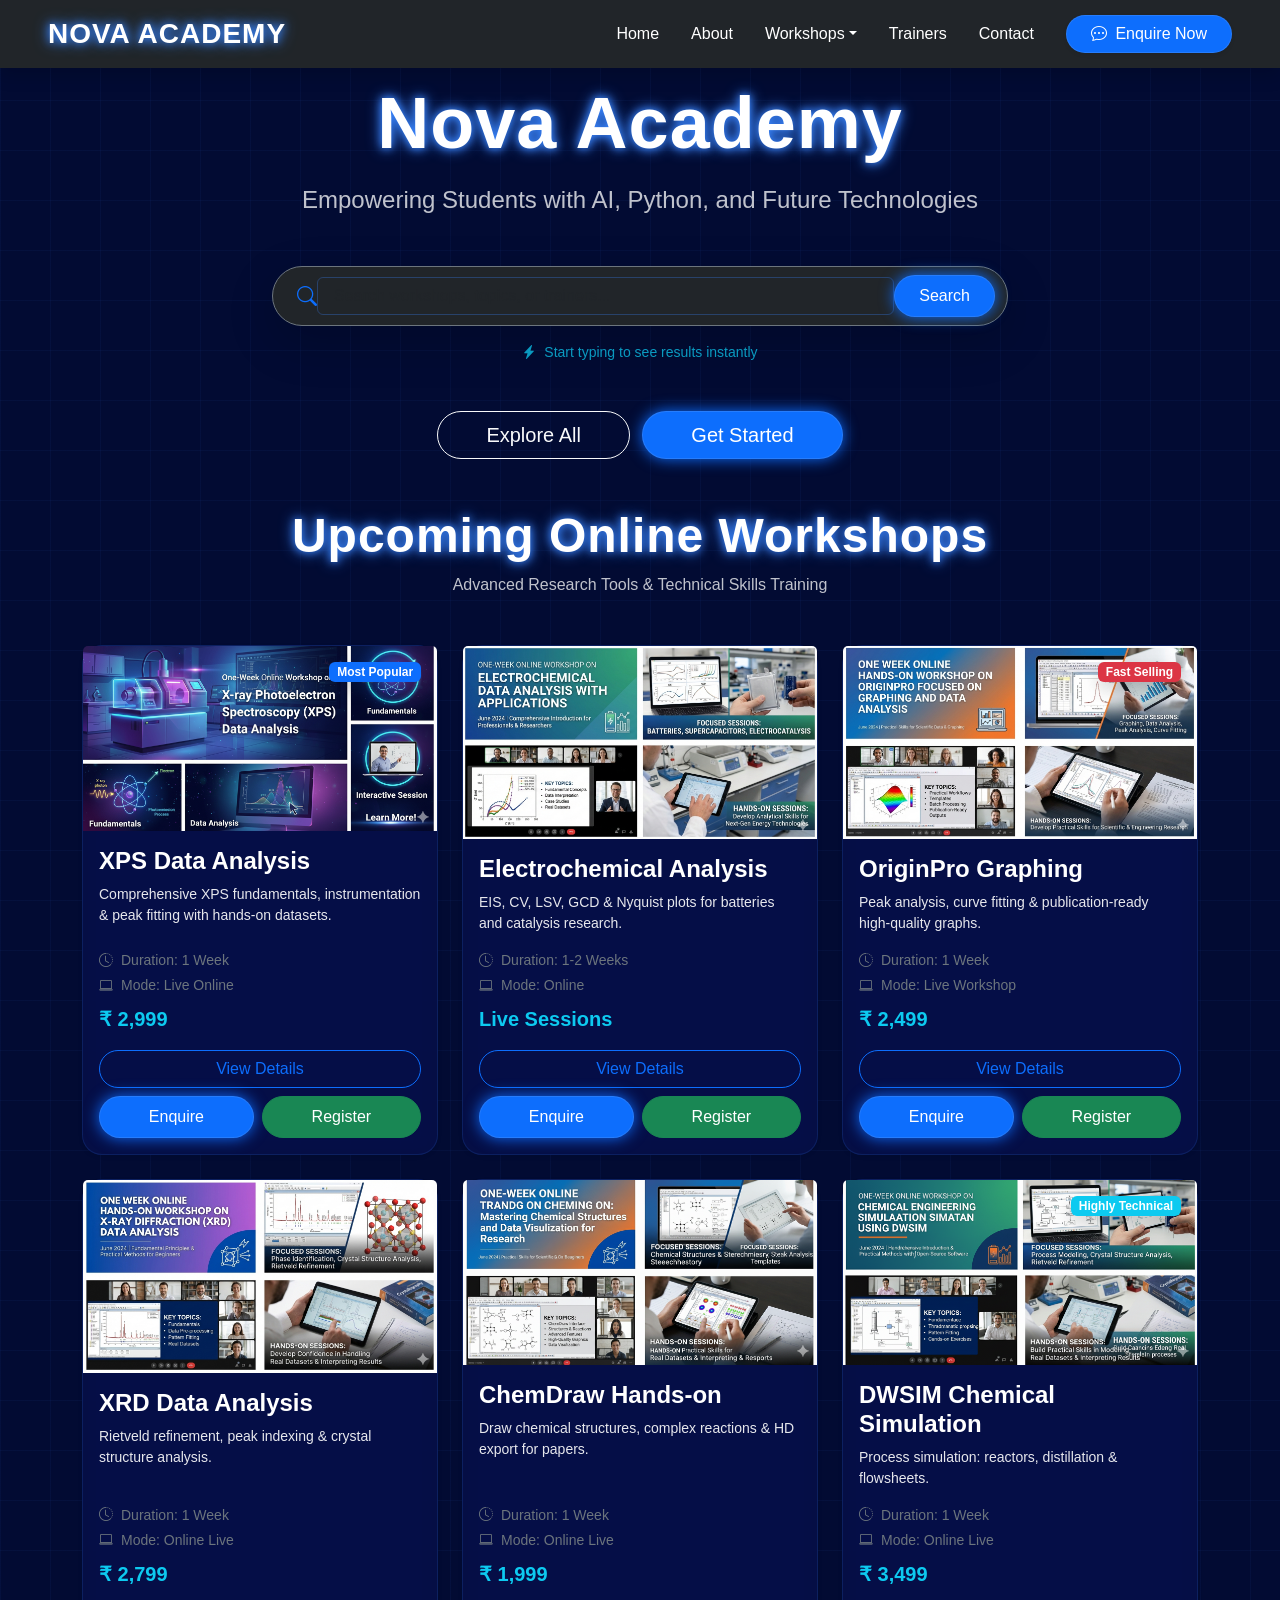
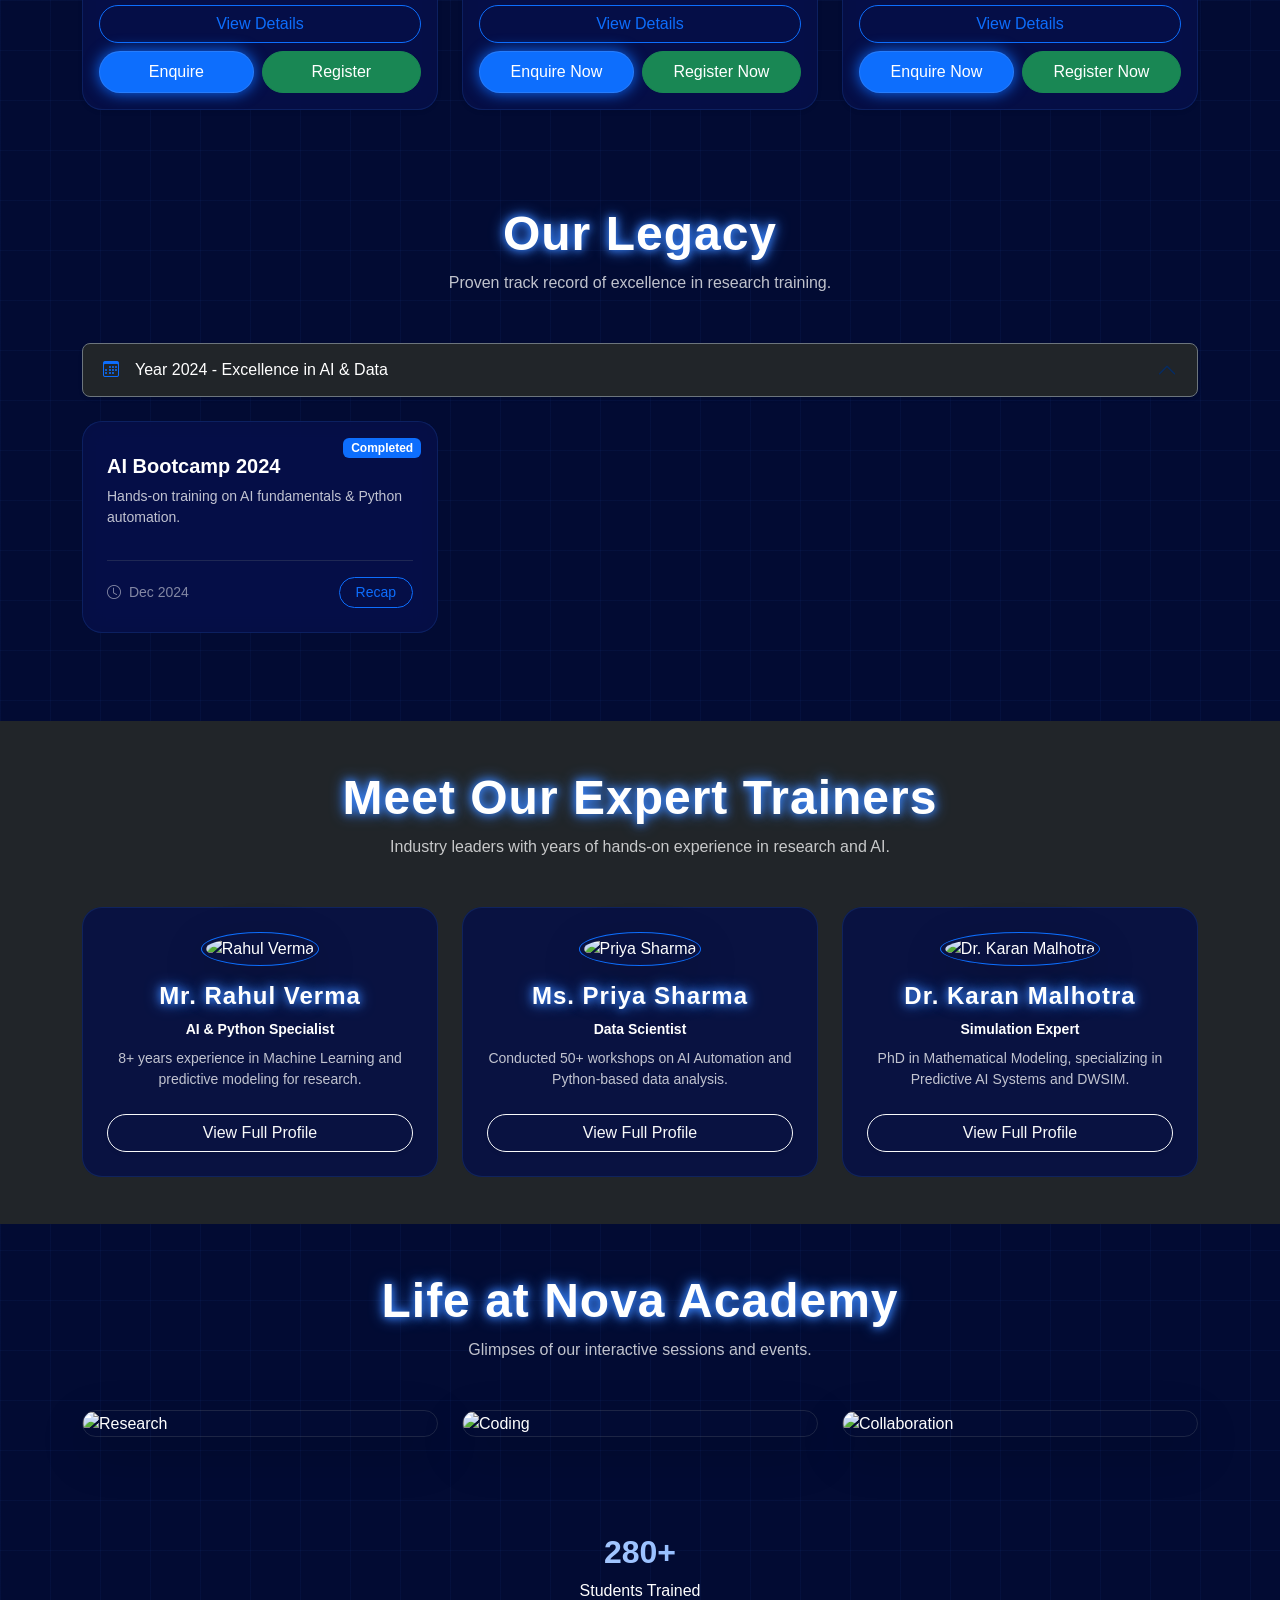
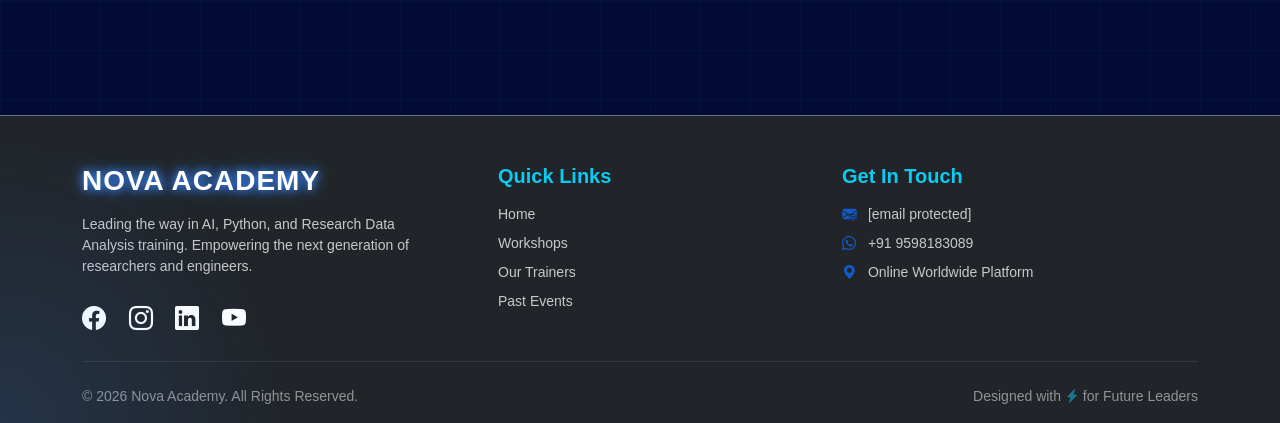
==== commit 41a1ff0c: "claude index.html" ====
--- a/index.html
+++ b/index.html
@@ -1,12 +1,12 @@
 <!DOCTYPE html>
 <html lang="en">
 <head>
-  <meta charset="utf-8" />
-  <meta name="viewport" content="width=device-width, initial-scale=1" />
+  <meta charset="utf-8">
+  <meta name="viewport" content="width=device-width, initial-scale=1">
   <title>NOVA ACADEMY | Future-Ready Skills</title>
   
   <link href="https://fonts.googleapis.com/css2?family=Poppins:wght@300;400;600;700&display=swap" rel="stylesheet">
-  <link href="https://cdn.jsdelivr.net/npm/bootstrap@5.3.0/dist/css/bootstrap.min.css" rel="stylesheet" />
+  <link href="https://cdn.jsdelivr.net/npm/bootstrap@5.3.0/dist/css/bootstrap.min.css" rel="stylesheet">
   <link rel="stylesheet" href="https://cdn.jsdelivr.net/npm/bootstrap-icons@1.11.0/font/bootstrap-icons.css">
   
   <link rel="stylesheet" href="style.css">
@@ -34,6 +34,9 @@
               <li><a class="dropdown-item" href="javascript:void(0)" onclick="openDetails('xps')">XPS Data Analysis</a></li>
               <li><a class="dropdown-item" href="javascript:void(0)" onclick="openDetails('electro')">Electrochemical</a></li>
               <li><a class="dropdown-item" href="javascript:void(0)" onclick="openDetails('origin')">OriginPro Training</a></li>
+              <li><a class="dropdown-item" href="javascript:void(0)" onclick="openDetails('xrd')">XRD Analysis</a></li>
+              <li><a class="dropdown-item" href="javascript:void(0)" onclick="openDetails('chemdraw')">ChemDraw</a></li>
+              <li><a class="dropdown-item" href="javascript:void(0)" onclick="openDetails('dwsim')">DWSIM Simulation</a></li>
             </ul>
           </li>
           
@@ -49,6 +52,7 @@
       </div>
     </div>
   </nav>
+
   <header id="home" class="hero d-flex align-items-center justify-content-center">
     <div class="container text-center">
       
@@ -77,499 +81,618 @@
       
     </div>
   </header>
-  <!-- =================== WORKSHOPS SECTION (Option B banners) =================== -->
+
   <section class="container py-5" id="workshops">
-  <div class="text-center mb-5">
-    <h2 class="neon-text display-5 fw-bold">Upcoming Online Workshops</h2>
-    <p class="opacity-75">Advanced Research Tools & Technical Skills Training</p>
-  </div>
-
-  <div class="row g-4" id="workshopGrid">
-    
-    <div class="col-md-4 workshop-card-item" id="workshop-xps">
-      <div class="card h-100 border-0 shadow-sm glass-card">
-        <div class="position-relative overflow-hidden">
-          <img class="card-img-top transition-img" src="images/w1.png" alt="XPS Workshop" loading="lazy">
-          <div class="badge bg-primary position-absolute top-0 end-0 m-3 shadow">Most Popular</div>
-        </div>
-        <div class="card-body d-flex flex-column">
-          <h4 class="fw-bold mb-2">XPS Data Analysis</h4>
-          <p class="text-light-50 small mb-3">Comprehensive XPS fundamentals, instrumentation & peak fitting with hands-on datasets.</p>
-          
-          <div class="workshop-meta mb-3 mt-auto">
-            <div class="small text-secondary mb-1"><i class="bi bi-clock-history me-2"></i>Duration: 1 Week</div>
-            <div class="small text-secondary mb-1"><i class="bi bi-laptop me-2"></i>Mode: Live Online</div>
-            <div class="fs-5 fw-bold text-info mt-2">₹ 2,999</div>
-          </div>
-
-          <button class="btn btn-outline-primary w-100 mb-2 rounded-pill" onclick="openDetails('xps')">View Details</button>
-          <div class="d-flex gap-2">
-            <button class="btn btn-neon flex-fill rounded-pill py-2" onclick="openPopup('enquirePopup')">Enquire</button>
-            <button class="btn btn-success flex-fill rounded-pill py-2" onclick="openRegister('xps')">Register</button>
-          </div>
-        </div>
-      </div>
-    </div>
-    <div class="col-md-4 workshop-card-item" id="workshop-electro">
-      <div class="card h-100 border-0 shadow-sm glass-card">
-        <div class="position-relative overflow-hidden">
-          <img class="card-img-top transition-img" src="images/w2.png" alt="Electrochemical" loading="lazy">
-        </div>
-        <div class="card-body d-flex flex-column">
-          <h4 class="fw-bold mb-2">Electrochemical Analysis</h4>
-          <p class="text-light-50 small mb-3">EIS, CV, LSV, GCD & Nyquist plots for batteries and catalysis research.</p>
-          
-          <div class="workshop-meta mb-3 mt-auto">
-            <div class="small text-secondary mb-1"><i class="bi bi-clock-history me-2"></i>Duration: 1-2 Weeks</div>
-            <div class="small text-secondary mb-1"><i class="bi bi-laptop me-2"></i>Mode: Online</div>
-            <div class="fs-5 fw-bold text-info mt-2">Live Sessions</div>
-          </div>
-
-          <button class="btn btn-outline-primary w-100 mb-2 rounded-pill" onclick="openDetails('electro')">View Details</button>
-          <div class="d-flex gap-2">
-            <button class="btn btn-neon flex-fill rounded-pill py-2" onclick="openPopup('enquirePopup')">Enquire</button>
-            <button class="btn btn-success flex-fill rounded-pill py-2" onclick="openPopup('registerPopup')">Register</button>
-          </div>
-        </div>
-      </div>
-    </div>
-    <div class="col-md-4 workshop-card-item" id="workshop-origin">
-      <div class="card h-100 border-0 shadow-sm glass-card">
-        <div class="position-relative overflow-hidden">
-          <img class="card-img-top transition-img" src="images/w3.png" alt="OriginPro" loading="lazy">
-          <div class="badge bg-danger position-absolute top-0 end-0 m-3 shadow">Fast Selling</div>
-        </div>
-        <div class="card-body d-flex flex-column">
-          <h4 class="fw-bold mb-2">OriginPro Graphing</h4>
-          <p class="text-light-50 small mb-3">Peak analysis, curve fitting & publication-ready high-quality graphs.</p>
-          
-          <div class="workshop-meta mb-3 mt-auto">
-            <div class="small text-secondary mb-1"><i class="bi bi-clock-history me-2"></i>Duration: 1 Week</div>
-            <div class="small text-secondary mb-1"><i class="bi bi-laptop me-2"></i>Mode: Live Workshop</div>
-          </div>
-
-          <button class="btn btn-outline-primary w-100 mb-2 rounded-pill" onclick="openDetails('origin')">View Details</button>
-          <div class="d-flex gap-2">
-            <button class="btn btn-neon flex-fill rounded-pill py-2" onclick="openPopup('enquirePopup')">Enquire</button>
-            <button class="btn btn-success flex-fill rounded-pill py-2" onclick="openPopup('registerPopup')">Register</button>
-          </div>
-        </div>
-      </div>
-    </div>
-    <div class="col-md-4 workshop-card-item" id="workshop-xrd">
-      <div class="card h-100 border-0 shadow-sm glass-card">
-        <div class="position-relative overflow-hidden">
-          <img class="card-img-top transition-img" src="images/w4.png" alt="XRD Workshop" loading="lazy">
-        </div>
-        <div class="card-body d-flex flex-column">
-          <h4 class="fw-bold mb-2">XRD Data Analysis</h4>
-          <p class="text-light-50 small mb-3">Rietveld refinement, peak indexing & crystal structure analysis.</p>
-          
-          <div class="workshop-meta mb-3 mt-auto">
-            <div class="small text-secondary mb-1"><i class="bi bi-clock-history me-2"></i>Duration: 1 Week</div>
-            <div class="small text-secondary mb-1"><i class="bi bi-laptop me-2"></i>Mode: Online Live</div>
-          </div>
-
-          <button class="btn btn-outline-primary w-100 mb-2 rounded-pill" onclick="openDetails('xrd')">View Details</button>
-          <div class="d-flex gap-2">
-            <button class="btn btn-neon flex-fill rounded-pill py-2" onclick="openPopup('enquirePopup')">Enquire</button>
-            <button class="btn btn-success flex-fill rounded-pill py-2" onclick="openPopup('registerPopup')">Register</button>
-          </div>
-        </div>
-      </div>
-    </div>
-    <div class="col-md-4 workshop-card-item" id="workshop-chemdraw">
-      <div class="card h-100 border-0 shadow-sm glass-card">
-        <div class="position-relative overflow-hidden">
-          <img class="card-img-top transition-img" src="images/w5.png" alt="ChemDraw" loading="lazy">
-        </div>
-        <div class="card-body d-flex flex-column">
-          <h4 class="fw-bold mb-2">ChemDraw Hands-on</h4>
-          <p class="text-light-50 small mb-3">Draw chemical structures, complex reactions & HD export for papers.</p>
-          
-          <div class="workshop-meta mb-3 mt-auto">
-            <div class="small text-secondary mb-1"><i class="bi bi-clock-history me-2"></i>Duration: 1 Week</div>
-            <div class="small text-secondary mb-1"><i class="bi bi-laptop me-2"></i>Mode: Online Live</div>
-          </div>
-
-          <button class="btn btn-outline-primary w-100 mb-2 rounded-pill" onclick="openDetails('chemdraw')">View Details</button>
-          <div class="d-flex gap-2">
-            <button class="btn btn-neon flex-fill rounded-pill py-2" onclick="openPopup('enquirePopup')">Enquire Now</button>
-            <button class="btn btn-success flex-fill rounded-pill py-2" onclick="openPopup('registerPopup')">Register Now</button>
-          </div>
-        </div>
-      </div>
-    </div>
-    <div class="col-md-4 workshop-card-item" id="workshop-dwsim">
-      <div class="card h-100 border-0 shadow-sm glass-card">
-        <div class="position-relative overflow-hidden">
-          <img class="card-img-top transition-img" src="images/w6.png" alt="DWSIM Simulation" loading="lazy">
-          <div class="badge bg-info position-absolute top-0 end-0 m-3 shadow">Highly Technical</div>
-        </div>
-        <div class="card-body d-flex flex-column">
-          <h4 class="fw-bold mb-2">DWSIM Chemical Simulation</h4>
-          <p class="text-light-50 small mb-3">Process simulation: reactors, distillation & flowsheets.</p>
-          
-          <div class="workshop-meta mb-3 mt-auto">
-            <div class="small text-secondary mb-1"><i class="bi bi-clock-history me-2"></i>Duration: 1 Week</div>
-            <div class="small text-secondary mb-1"><i class="bi bi-laptop me-2"></i>Mode: Online Live</div>
-          </div>
-
-          <button class="btn btn-outline-primary w-100 mb-2 rounded-pill" onclick="openDetails('dwsim')">View Details</button>
-          <div class="d-flex gap-2">
-            <button class="btn btn-neon flex-fill rounded-pill py-2" onclick="openPopup('enquirePopup')">Enquire Now</button>
-            <button class="btn btn-success flex-fill rounded-pill py-2" onclick="openPopup('registerPopup')">Register Now</button>
-          </div>
-        </div>
-      </div>
-    </div>
-    </div>
-</section>
+    <div class="text-center mb-5">
+      <h2 class="neon-text display-5 fw-bold">Upcoming Online Workshops</h2>
+      <p class="opacity-75">Advanced Research Tools & Technical Skills Training</p>
+    </div>
+
+    <div class="row g-4" id="workshopGrid">
+      
+      <!-- Workshop Card 1: XPS -->
+      <div class="col-md-4 workshop-card-item" id="workshop-xps">
+        <div class="card h-100 border-0 shadow-sm glass-card">
+          <div class="position-relative overflow-hidden">
+            <img class="card-img-top transition-img" src="images/w1.png" alt="XPS Workshop" loading="lazy">
+            <div class="badge bg-primary position-absolute top-0 end-0 m-3 shadow">Most Popular</div>
+          </div>
+          <div class="card-body d-flex flex-column">
+            <h4 class="fw-bold mb-2">XPS Data Analysis</h4>
+            <p class="text-light-50 small mb-3">Comprehensive XPS fundamentals, instrumentation & peak fitting with hands-on datasets.</p>
+            
+            <div class="workshop-meta mb-3 mt-auto">
+              <div class="small text-secondary mb-1"><i class="bi bi-clock-history me-2"></i>Duration: 1 Week</div>
+              <div class="small text-secondary mb-1"><i class="bi bi-laptop me-2"></i>Mode: Live Online</div>
+              <div class="fs-5 fw-bold text-info mt-2">₹ 2,999</div>
+            </div>
+
+            <button class="btn btn-outline-primary w-100 mb-2 rounded-pill" onclick="openDetails('xps')">View Details</button>
+            <div class="d-flex gap-2">
+              <button class="btn btn-neon flex-fill rounded-pill py-2" onclick="openPopup('enquirePopup')">Enquire</button>
+              <button class="btn btn-success flex-fill rounded-pill py-2" onclick="openRegister('xps')">Register</button>
+            </div>
+          </div>
+        </div>
+      </div>
+
+      <!-- Workshop Card 2: Electrochemical -->
+      <div class="col-md-4 workshop-card-item" id="workshop-electro">
+        <div class="card h-100 border-0 shadow-sm glass-card">
+          <div class="position-relative overflow-hidden">
+            <img class="card-img-top transition-img" src="images/w2.png" alt="Electrochemical" loading="lazy">
+          </div>
+          <div class="card-body d-flex flex-column">
+            <h4 class="fw-bold mb-2">Electrochemical Analysis</h4>
+            <p class="text-light-50 small mb-3">EIS, CV, LSV, GCD & Nyquist plots for batteries and catalysis research.</p>
+            
+            <div class="workshop-meta mb-3 mt-auto">
+              <div class="small text-secondary mb-1"><i class="bi bi-clock-history me-2"></i>Duration: 1-2 Weeks</div>
+              <div class="small text-secondary mb-1"><i class="bi bi-laptop me-2"></i>Mode: Online</div>
+              <div class="fs-5 fw-bold text-info mt-2">Live Sessions</div>
+            </div>
+
+            <button class="btn btn-outline-primary w-100 mb-2 rounded-pill" onclick="openDetails('electro')">View Details</button>
+            <div class="d-flex gap-2">
+              <button class="btn btn-neon flex-fill rounded-pill py-2" onclick="openPopup('enquirePopup')">Enquire</button>
+              <button class="btn btn-success flex-fill rounded-pill py-2" onclick="openRegister('electro')">Register</button>
+            </div>
+          </div>
+        </div>
+      </div>
+
+      <!-- Workshop Card 3: OriginPro -->
+      <div class="col-md-4 workshop-card-item" id="workshop-origin">
+        <div class="card h-100 border-0 shadow-sm glass-card">
+          <div class="position-relative overflow-hidden">
+            <img class="card-img-top transition-img" src="images/w3.png" alt="OriginPro" loading="lazy">
+            <div class="badge bg-danger position-absolute top-0 end-0 m-3 shadow">Fast Selling</div>
+          </div>
+          <div class="card-body d-flex flex-column">
+            <h4 class="fw-bold mb-2">OriginPro Graphing</h4>
+            <p class="text-light-50 small mb-3">Peak analysis, curve fitting & publication-ready high-quality graphs.</p>
+            
+            <div class="workshop-meta mb-3 mt-auto">
+              <div class="small text-secondary mb-1"><i class="bi bi-clock-history me-2"></i>Duration: 1 Week</div>
+              <div class="small text-secondary mb-1"><i class="bi bi-laptop me-2"></i>Mode: Live Workshop</div>
+              <div class="fs-5 fw-bold text-info mt-2">₹ 2,499</div>
+            </div>
+
+            <button class="btn btn-outline-primary w-100 mb-2 rounded-pill" onclick="openDetails('origin')">View Details</button>
+            <div class="d-flex gap-2">
+              <button class="btn btn-neon flex-fill rounded-pill py-2" onclick="openPopup('enquirePopup')">Enquire</button>
+              <button class="btn btn-success flex-fill rounded-pill py-2" onclick="openRegister('origin')">Register</button>
+            </div>
+          </div>
+        </div>
+      </div>
+
+      <!-- Workshop Card 4: XRD -->
+      <div class="col-md-4 workshop-card-item" id="workshop-xrd">
+        <div class="card h-100 border-0 shadow-sm glass-card">
+          <div class="position-relative overflow-hidden">
+            <img class="card-img-top transition-img" src="images/w4.png" alt="XRD Workshop" loading="lazy">
+          </div>
+          <div class="card-body d-flex flex-column">
+            <h4 class="fw-bold mb-2">XRD Data Analysis</h4>
+            <p class="text-light-50 small mb-3">Rietveld refinement, peak indexing & crystal structure analysis.</p>
+            
+            <div class="workshop-meta mb-3 mt-auto">
+              <div class="small text-secondary mb-1"><i class="bi bi-clock-history me-2"></i>Duration: 1 Week</div>
+              <div class="small text-secondary mb-1"><i class="bi bi-laptop me-2"></i>Mode: Online Live</div>
+              <div class="fs-5 fw-bold text-info mt-2">₹ 2,799</div>
+            </div>
+
+            <button class="btn btn-outline-primary w-100 mb-2 rounded-pill" onclick="openDetails('xrd')">View Details</button>
+            <div class="d-flex gap-2">
+              <button class="btn btn-neon flex-fill rounded-pill py-2" onclick="openPopup('enquirePopup')">Enquire</button>
+              <button class="btn btn-success flex-fill rounded-pill py-2" onclick="openRegister('xrd')">Register</button>
+            </div>
+          </div>
+        </div>
+      </div>
+
+      <!-- Workshop Card 5: ChemDraw -->
+      <div class="col-md-4 workshop-card-item" id="workshop-chemdraw">
+        <div class="card h-100 border-0 shadow-sm glass-card">
+          <div class="position-relative overflow-hidden">
+            <img class="card-img-top transition-img" src="images/w5.png" alt="ChemDraw" loading="lazy">
+          </div>
+          <div class="card-body d-flex flex-column">
+            <h4 class="fw-bold mb-2">ChemDraw Hands-on</h4>
+            <p class="text-light-50 small mb-3">Draw chemical structures, complex reactions & HD export for papers.</p>
+            
+            <div class="workshop-meta mb-3 mt-auto">
+              <div class="small text-secondary mb-1"><i class="bi bi-clock-history me-2"></i>Duration: 1 Week</div>
+              <div class="small text-secondary mb-1"><i class="bi bi-laptop me-2"></i>Mode: Online Live</div>
+              <div class="fs-5 fw-bold text-info mt-2">₹ 1,999</div>
+            </div>
+
+            <button class="btn btn-outline-primary w-100 mb-2 rounded-pill" onclick="openDetails('chemdraw')">View Details</button>
+            <div class="d-flex gap-2">
+              <button class="btn btn-neon flex-fill rounded-pill py-2" onclick="openPopup('enquirePopup')">Enquire Now</button>
+              <button class="btn btn-success flex-fill rounded-pill py-2" onclick="openRegister('chemdraw')">Register Now</button>
+            </div>
+          </div>
+        </div>
+      </div>
+
+      <!-- Workshop Card 6: DWSIM -->
+      <div class="col-md-4 workshop-card-item" id="workshop-dwsim">
+        <div class="card h-100 border-0 shadow-sm glass-card">
+          <div class="position-relative overflow-hidden">
+            <img class="card-img-top transition-img" src="images/w6.png" alt="DWSIM Simulation" loading="lazy">
+            <div class="badge bg-info position-absolute top-0 end-0 m-3 shadow">Highly Technical</div>
+          </div>
+          <div class="card-body d-flex flex-column">
+            <h4 class="fw-bold mb-2">DWSIM Chemical Simulation</h4>
+            <p class="text-light-50 small mb-3">Process simulation: reactors, distillation & flowsheets.</p>
+            
+            <div class="workshop-meta mb-3 mt-auto">
+              <div class="small text-secondary mb-1"><i class="bi bi-clock-history me-2"></i>Duration: 1 Week</div>
+              <div class="small text-secondary mb-1"><i class="bi bi-laptop me-2"></i>Mode: Online Live</div>
+              <div class="fs-5 fw-bold text-info mt-2">₹ 3,499</div>
+            </div>
+
+            <button class="btn btn-outline-primary w-100 mb-2 rounded-pill" onclick="openDetails('dwsim')">View Details</button>
+            <div class="d-flex gap-2">
+              <button class="btn btn-neon flex-fill rounded-pill py-2" onclick="openPopup('enquirePopup')">Enquire Now</button>
+              <button class="btn btn-success flex-fill rounded-pill py-2" onclick="openRegister('dwsim')">Register Now</button>
+            </div>
+          </div>
+        </div>
+      </div>
+
+    </div>
+  </section>
+
   <section class="container py-5" id="past-workshops">
-  <div class="text-center mb-5">
-    <h2 class="neon-text display-5 fw-bold">Our Legacy</h2>
-    <p class="opacity-75">Proven track record of excellence in research training.</p>
-  </div>
-
-  <div class="accordion border-0" id="pastWorkshopAccordion">
-    
-    <div class="accordion-item bg-transparent border-0 mb-4" id="legacy-2024">
-      <h2 class="accordion-header">
-        <button class="accordion-button bg-dark text-white rounded-3 shadow-sm border border-secondary" type="button" data-bs-toggle="collapse" data-bs-target="#year2024">
-          <i class="bi bi-calendar3 me-3 text-primary"></i> Year 2024 - Excellence in AI & Data
-        </button>
-      </h2>
-      <div id="year2024" class="accordion-collapse collapse show" data-bs-parent="#pastWorkshopAccordion">
-        <div class="accordion-body px-0 pt-4">
-          <div class="row g-4" id="legacyGrid2024">
-            
-            <div class="col-md-4">
-              <div class="card glass-card p-4 h-100 position-relative">
-                <div class="badge bg-primary position-absolute top-0 end-0 m-3">Completed</div>
-                <h5 class="fw-bold text-info mt-2">AI Bootcamp 2024</h5>
-                <p class="small opacity-75">Hands-on training on AI fundamentals & Python automation.</p>
-                <hr class="border-secondary opacity-25">
-                <div class="d-flex justify-content-between align-items-center">
-                  <span class="small opacity-50"><i class="bi bi-clock me-1"></i> Dec 2024</span>
-                  <button class="btn btn-sm btn-outline-primary rounded-pill px-3">Recap</button>
+    <div class="text-center mb-5">
+      <h2 class="neon-text display-5 fw-bold">Our Legacy</h2>
+      <p class="opacity-75">Proven track record of excellence in research training.</p>
+    </div>
+
+    <div class="accordion border-0" id="pastWorkshopAccordion">
+      
+      <div class="accordion-item bg-transparent border-0 mb-4" id="legacy-2024">
+        <h2 class="accordion-header">
+          <button class="accordion-button bg-dark text-white rounded-3 shadow-sm border border-secondary" type="button" data-bs-toggle="collapse" data-bs-target="#year2024">
+            <i class="bi bi-calendar3 me-3 text-primary"></i> Year 2024 - Excellence in AI & Data
+          </button>
+        </h2>
+        <div id="year2024" class="accordion-collapse collapse show" data-bs-parent="#pastWorkshopAccordion">
+          <div class="accordion-body px-0 pt-4">
+            <div class="row g-4" id="legacyGrid2024">
+              
+              <div class="col-md-4">
+                <div class="card glass-card p-4 h-100 position-relative">
+                  <div class="badge bg-primary position-absolute top-0 end-0 m-3">Completed</div>
+                  <h5 class="fw-bold text-info mt-2">AI Bootcamp 2024</h5>
+                  <p class="small opacity-75">Hands-on training on AI fundamentals & Python automation.</p>
+                  <hr class="border-secondary opacity-25">
+                  <div class="d-flex justify-content-between align-items-center">
+                    <span class="small opacity-50"><i class="bi bi-clock me-1"></i> Dec 2024</span>
+                    <button class="btn btn-sm btn-outline-primary rounded-pill px-3">Recap</button>
+                  </div>
                 </div>
               </div>
-            </div>
-            </div>
-        </div>
-      </div>
-    </div>
-    </div>
-</section>
-<section id="training" class="py-5 bg-dark text-white">
-  <div class="container">
+
+            </div>
+          </div>
+        </div>
+      </div>
+
+    </div>
+  </section>
+
+  <section id="training" class="py-5 bg-dark text-white">
+    <div class="container">
+      <div class="text-center mb-5">
+        <h2 class="neon-text display-5 fw-bold">Meet Our Expert Trainers</h2>
+        <p class="opacity-75">Industry leaders with years of hands-on experience in research and AI.</p>
+      </div>
+
+      <div class="row g-4" id="trainerGrid">
+        
+        <div class="col-md-4 trainer-card-item">
+          <div class="card glass-card h-100 border-0 text-center p-4">
+            <div class="trainer-img-wrapper mx-auto mb-3">
+              <img src="https://i.imgur.com/4ZQZ4Zy.png" class="trainer-img rounded-circle border border-primary p-1 shadow-lg" alt="Rahul Verma" style="width: 130px; height: 130px; object-fit: cover;">
+            </div>
+            <h4 class="fw-bold neon-text">Mr. Rahul Verma</h4>
+            <p class="text-info small fw-bold mb-2">AI & Python Specialist</p>
+            <p class="opacity-75 small mb-4">8+ years experience in Machine Learning and predictive modeling for research.</p>
+            <div class="mt-auto">
+              <button class="btn btn-outline-light rounded-pill w-100 shadow-sm" onclick="openTrainerProfile('rahul')">View Full Profile</button>
+            </div>
+          </div>
+        </div>
+
+        <div class="col-md-4 trainer-card-item">
+          <div class="card glass-card h-100 border-0 text-center p-4">
+            <div class="trainer-img-wrapper mx-auto mb-3">
+              <img src="https://i.imgur.com/y3WqkGx.png" class="trainer-img rounded-circle border border-primary p-1 shadow-lg" alt="Priya Sharma" style="width: 130px; height: 130px; object-fit: cover;">
+            </div>
+            <h4 class="fw-bold neon-text">Ms. Priya Sharma</h4>
+            <p class="text-info small fw-bold mb-2">Data Scientist</p>
+            <p class="opacity-75 small mb-4">Conducted 50+ workshops on AI Automation and Python-based data analysis.</p>
+            <div class="mt-auto">
+              <button class="btn btn-outline-light rounded-pill w-100 shadow-sm" onclick="openTrainerProfile('priya')">View Full Profile</button>
+            </div>
+          </div>
+        </div>
+
+        <div class="col-md-4 trainer-card-item">
+          <div class="card glass-card h-100 border-0 text-center p-4">
+            <div class="trainer-img-wrapper mx-auto mb-3">
+              <img src="https://i.imgur.com/3G3Z0qP.png" class="trainer-img rounded-circle border border-primary p-1 shadow-lg" alt="Dr. Karan Malhotra" style="width: 130px; height: 130px; object-fit: cover;">
+            </div>
+            <h4 class="fw-bold neon-text">Dr. Karan Malhotra</h4>
+            <p class="text-info small fw-bold mb-2">Simulation Expert</p>
+            <p class="opacity-75 small mb-4">PhD in Mathematical Modeling, specializing in Predictive AI Systems and DWSIM.</p>
+            <div class="mt-auto">
+              <button class="btn btn-outline-light rounded-pill w-100 shadow-sm" onclick="openTrainerProfile('karan')">View Full Profile</button>
+            </div>
+          </div>
+        </div>
+
+      </div>
+    </div>
+  </section>
+
+  <section class="container py-5" id="gallery">
     <div class="text-center mb-5">
-      <h2 class="neon-text display-5 fw-bold">Meet Our Expert Trainers</h2>
-      <p class="opacity-75">Industry leaders with years of hands-on experience in research and AI.</p>
-    </div>
-
-    <div class="row g-4" id="trainerGrid">
-      
-      <div class="col-md-4 trainer-card-item">
-        <div class="card glass-card h-100 border-0 text-center p-4">
-          <div class="trainer-img-wrapper mx-auto mb-3">
-            <img src="https://i.imgur.com/4ZQZ4Zy.png" class="trainer-img rounded-circle border border-primary p-1 shadow-lg" alt="Rahul Verma" style="width: 130px; height: 130px; object-fit: cover;">
-          </div>
-          <h4 class="fw-bold neon-text">Mr. Rahul Verma</h4>
-          <p class="text-info small fw-bold mb-2">AI & Python Specialist</p>
-          <p class="opacity-75 small mb-4">8+ years experience in Machine Learning and predictive modeling for research.</p>
-          <div class="mt-auto">
-            <button class="btn btn-outline-light rounded-pill w-100 shadow-sm" onclick="openTrainerProfile('rahul')">View Full Profile</button>
-          </div>
-        </div>
-      </div>
-
-      <div class="col-md-4 trainer-card-item">
-        <div class="card glass-card h-100 border-0 text-center p-4">
-          <div class="trainer-img-wrapper mx-auto mb-3">
-            <img src="https://i.imgur.com/y3WqkGx.png" class="trainer-img rounded-circle border border-primary p-1 shadow-lg" alt="Priya Sharma" style="width: 130px; height: 130px; object-fit: cover;">
-          </div>
-          <h4 class="fw-bold neon-text">Ms. Priya Sharma</h4>
-          <p class="text-info small fw-bold mb-2">Data Scientist</p>
-          <p class="opacity-75 small mb-4">Conducted 50+ workshops on AI Automation and Python-based data analysis.</p>
-          <div class="mt-auto">
-            <button class="btn btn-outline-light rounded-pill w-100 shadow-sm" onclick="openTrainerProfile('priya')">View Full Profile</button>
-          </div>
-        </div>
-      </div>
-
-      <div class="col-md-4 trainer-card-item">
-        <div class="card glass-card h-100 border-0 text-center p-4">
-          <div class="trainer-img-wrapper mx-auto mb-3">
-            <img src="https://i.imgur.com/3G3Z0qP.png" class="trainer-img rounded-circle border border-primary p-1 shadow-lg" alt="Dr. Karan Malhotra" style="width: 130px; height: 130px; object-fit: cover;">
-          </div>
-          <h4 class="fw-bold neon-text">Dr. Karan Malhotra</h4>
-          <p class="text-info small fw-bold mb-2">Simulation Expert</p>
-          <p class="opacity-75 small mb-4">PhD in Mathematical Modeling, specializing in Predictive AI Systems and DWSIM.</p>
-          <div class="mt-auto">
-            <button class="btn btn-outline-light rounded-pill w-100 shadow-sm" onclick="openTrainerProfile('karan')">View Full Profile</button>
-          </div>
-        </div>
-      </div>
-
+      <h2 class="neon-text display-5 fw-bold">Life at Nova Academy</h2>
+      <p class="opacity-75">Glimpses of our interactive sessions and events.</p>
+    </div>
+    
+    <div class="row g-4">
+      <div class="col-md-4 col-sm-6">
+        <div class="gallery-item overflow-hidden rounded-4 shadow-lg border border-secondary border-opacity-25">
+          <img src="https://images.unsplash.com/photo-1581090700227-1e37b190418e?auto=format&fit=crop&w=600&q=60" 
+               class="img-fluid transition-img w-100" alt="Research" loading="lazy">
+        </div>
+      </div>
+      <div class="col-md-4 col-sm-6">
+        <div class="gallery-item overflow-hidden rounded-4 shadow-lg border border-secondary border-opacity-25">
+          <img src="https://images.unsplash.com/photo-1504384308090-c894fdcc538d?auto=format&fit=crop&w=600&q=60" 
+               class="img-fluid transition-img w-100" alt="Coding" loading="lazy">
+        </div>
+      </div>
+      <div class="col-md-4 col-sm-12">
+        <div class="gallery-item overflow-hidden rounded-4 shadow-lg border border-secondary border-opacity-25">
+          <img src="https://images.unsplash.com/photo-1551434678-e076c223a692?auto=format&fit=crop&w=600&q=60" 
+               class="img-fluid transition-img w-100" alt="Collaboration" loading="lazy">
+        </div>
+      </div>
+    </div>
+  </section>
+
+  <section id="counter-section" class="container py-5 text-center">
+    <div class="row">
+      <div class="col">
+        <h2 class="counter" data-target="500">0</h2>
+        <p>Students Trained</p>
+      </div>
+    </div>
+  </section>
+
+  <footer class="pt-5 pb-3 bg-dark border-top border-secondary mt-5" id="contact">
+    <div class="container">
+      <div class="row g-4 text-center text-md-start">
+        
+        <div class="col-md-4">
+          <h3 class="neon-text fw-bold mb-3">NOVA ACADEMY</h3>
+          <p class="small opacity-75 pe-md-4">
+            Leading the way in AI, Python, and Research Data Analysis training. 
+            Empowering the next generation of researchers and engineers.
+          </p>
+          <div class="fs-4 mt-4 social-links">
+            <a href="#" class="text-white me-3 hover-neon transition-img"><i class="bi bi-facebook"></i></a>
+            <a href="#" class="text-white me-3 hover-neon transition-img"><i class="bi bi-instagram"></i></a>
+            <a href="#" class="text-white me-3 hover-neon transition-img"><i class="bi bi-linkedin"></i></a>
+            <a href="#" class="text-white hover-neon transition-img"><i class="bi bi-youtube"></i></a>
+          </div>
+        </div>
+        
+        <div class="col-md-4 px-md-5">
+          <h5 class="fw-bold mb-3 text-info">Quick Links</h5>
+          <ul class="list-unstyled opacity-75 small footer-links">
+            <li class="mb-2"><a href="#home" class="text-white text-decoration-none">Home</a></li>
+            <li class="mb-2"><a href="#workshops" class="text-white text-decoration-none">Workshops</a></li>
+            <li class="mb-2"><a href="#training" class="text-white text-decoration-none">Our Trainers</a></li>
+            <li class="mb-2"><a href="#past-workshops" class="text-white text-decoration-none">Past Events</a></li>
+          </ul>
+        </div>
+
+        <div class="col-md-4">
+          <h5 class="fw-bold mb-3 text-info">Get In Touch</h5>
+          <div class="small opacity-75 contact-info">
+            <p class="mb-2">
+              <i class="bi bi-envelope-at-fill me-2 text-primary"></i> 
+              <a href="/cdn-cgi/l/email-protection#3f565159507f5150495e5e5c5e5b5a5246115c5052" class="text-white text-decoration-none"><span class="__cf_email__" data-cfemail="9df4f3fbf2ddf3f2ebfcfcfefcf9f8f0e4b3fef2f0">[email&#160;protected]</span></a>
+            </p>
+            <p class="mb-2">
+              <i class="bi bi-whatsapp me-2 text-primary"></i> 
+              <a href="https://wa.me/919598183089" class="text-white text-decoration-none">+91 9598183089</a>
+            </p>
+            <p class="mb-2">
+              <i class="bi bi-geo-alt-fill me-2 text-primary"></i> 
+              Online Worldwide Platform
+            </p>
+          </div>
+        </div>
+      </div>
+      
+      <hr class="border-secondary opacity-25 my-4">
+      
+      <div class="row align-items-center">
+        <div class="col-md-6 text-center text-md-start">
+          <p class="small mb-0 opacity-50">© 2026 Nova Academy. All Rights Reserved.</p>
+        </div>
+        <div class="col-md-6 text-center text-md-end">
+          <p class="small mb-0 opacity-50">Designed with <i class="bi bi-lightning-charge-fill text-info"></i> for Future Leaders</p>
+        </div>
+      </div>
+    </div>
+  </footer>
+
+  <!-- POPUP: Enquiry Form (Hidden by default) -->
+  <div id="enquirePopup" class="popup-overlay">
+    <div class="popup-box glass-card border-neon shadow-lg" style="max-width:600px;">
+      
+      <div class="text-center mb-4">
+        <span class="badge bg-primary rounded-pill mb-2 px-3 shadow-sm">Quick Enquiry</span>
+        <h2 class="neon-text">Connect with Us</h2>
+        <p class="small opacity-75 mb-0">Fill the form below and our team will contact you shortly</p>
+      </div>
+
+      <form id="enquiryForm" onsubmit="submitEnquiry(event)">
+        <div class="row g-3">
+          <div class="col-md-6">
+            <label class="form-label small fw-bold opacity-75">Full Name *</label>
+            <div class="input-group bg-dark rounded border border-secondary">
+              <span class="input-group-text bg-transparent border-0 text-primary"><i class="bi bi-person"></i></span>
+              <input type="text" id="enq_name" name="name" class="form-control bg-transparent border-0 text-white shadow-none" placeholder="Enter full name" required>
+            </div>
+          </div>
+
+          <div class="col-md-6">
+            <label class="form-label small fw-bold opacity-75">Email ID *</label>
+            <div class="input-group bg-dark rounded border border-secondary">
+              <span class="input-group-text bg-transparent border-0 text-primary"><i class="bi bi-envelope"></i></span>
+              <input type="email" id="enq_email" name="email" class="form-control bg-transparent border-0 text-white shadow-none" placeholder="your@email.com" required>
+            </div>
+          </div>
+
+          <div class="col-md-6">
+            <label class="form-label small fw-bold opacity-75">Mobile Number *</label>
+            <div class="input-group bg-dark rounded border border-secondary">
+              <span class="input-group-text bg-transparent border-0 text-primary"><i class="bi bi-phone"></i></span>
+              <input type="tel" id="enq_mobile" name="mobile" class="form-control bg-transparent border-0 text-white shadow-none" placeholder="+91 XXXXX XXXXX" pattern="[0-9]{10}" required>
+            </div>
+          </div>
+
+          <div class="col-md-6">
+            <label class="form-label small fw-bold opacity-75">Name of Institute *</label>
+            <div class="input-group bg-dark rounded border border-secondary">
+              <span class="input-group-text bg-transparent border-0 text-primary"><i class="bi bi-building"></i></span>
+              <input type="text" id="enq_institute" name="institute" class="form-control bg-transparent border-0 text-white shadow-none" placeholder="Institute/Organization" required>
+            </div>
+          </div>
+
+          <div class="col-md-6">
+            <label class="form-label small fw-bold opacity-75">Name of Department</label>
+            <div class="input-group bg-dark rounded border border-secondary">
+              <span class="input-group-text bg-transparent border-0 text-primary"><i class="bi bi-diagram-3"></i></span>
+              <input type="text" id="enq_department" name="department" class="form-control bg-transparent border-0 text-white shadow-none" placeholder="Department">
+            </div>
+          </div>
+
+          <div class="col-md-6">
+            <label class="form-label small fw-bold opacity-75">Designation</label>
+            <div class="input-group bg-dark rounded border border-secondary">
+              <span class="input-group-text bg-transparent border-0 text-primary"><i class="bi bi-briefcase"></i></span>
+              <input type="text" id="enq_designation" name="designation" class="form-control bg-transparent border-0 text-white shadow-none" placeholder="Your designation">
+            </div>
+          </div>
+
+          <div class="col-md-6">
+            <label class="form-label small fw-bold opacity-75">Level *</label>
+            <div class="input-group bg-dark rounded border border-secondary">
+              <span class="input-group-text bg-transparent border-0 text-primary"><i class="bi bi-mortarboard"></i></span>
+              <select id="enq_level" name="level" class="form-select bg-transparent border-0 text-white shadow-none" required>
+                <option value="" class="bg-dark">Select Level</option>
+                <option value="UG" class="bg-dark">UG (Under Graduate)</option>
+                <option value="PG" class="bg-dark">PG (Post Graduate)</option>
+                <option value="Research Scholar" class="bg-dark">Research Scholar</option>
+                <option value="Faculty" class="bg-dark">Faculty</option>
+                <option value="Industry Job" class="bg-dark">Industry Job</option>
+              </select>
+            </div>
+          </div>
+
+          <div class="col-md-6">
+            <label class="form-label small fw-bold opacity-75">Select Workshop *</label>
+            <div class="input-group bg-dark rounded border border-secondary">
+              <span class="input-group-text bg-transparent border-0 text-primary"><i class="bi bi-journal-bookmark"></i></span>
+              <select id="enq_workshop" name="workshop" class="form-select bg-transparent border-0 text-white shadow-none" required>
+                <option value="" class="bg-dark">Choose Workshop</option>
+                <option value="XPS Data Analysis" class="bg-dark">XPS Data Analysis</option>
+                <option value="Electrochemical Analysis" class="bg-dark">Electrochemical Analysis</option>
+                <option value="OriginPro Graphing" class="bg-dark">OriginPro Graphing</option>
+                <option value="XRD Data Analysis" class="bg-dark">XRD Data Analysis</option>
+                <option value="ChemDraw Hands-on" class="bg-dark">ChemDraw Hands-on</option>
+                <option value="DWSIM Chemical Simulation" class="bg-dark">DWSIM Chemical Simulation</option>
+              </select>
+            </div>
+          </div>
+
+          <div class="col-12">
+            <button type="submit" class="btn btn-neon w-100 py-2 rounded-pill fw-bold shadow">
+              <i class="bi bi-send me-2"></i>Submit Enquiry
+            </button>
+          </div>
+        </div>
+      </form>
+
+      <button class="btn btn-outline-danger w-100 rounded-pill border-0 mt-3" onclick="closePopup('enquirePopup')">Close</button>
     </div>
   </div>
-</section>
-  <section class="container py-5" id="gallery">
-  <div class="text-center mb-5">
-    <h2 class="neon-text display-5 fw-bold">Life at Nova Academy</h2>
-    <p class="opacity-75">Glimpses of our interactive sessions and events.</p>
+
+  <!-- POPUP: Register & Pay Form (Hidden by default) -->
+  <div id="registerPopup" class="popup-overlay">
+    <div class="popup-box glass-card border-neon shadow-lg" style="max-width:700px;">
+      
+      <div class="text-center mb-4">
+        <span class="badge bg-success rounded-pill mb-2 px-3 shadow-sm">Secure Enrollment</span>
+        <h2 class="neon-text">Register & Pay</h2>
+      </div>
+
+      <form id="registrationForm" onsubmit="submitAndWhatsapp(event)">
+        
+        <!-- Workshop & Price Display -->
+        <div class="row g-3 mb-4">
+          <div class="col-md-6">
+            <label class="text-info small fw-bold mb-1">Selected Workshop</label>
+            <input type="text" id="workshopDisplay" class="form-control bg-dark text-info border-0 shadow-none fw-bold" readonly>
+            <input type="hidden" id="workshopInput" name="workshop">
+          </div>
+          <div class="col-md-6">
+            <label class="text-success small fw-bold mb-1">Workshop Price</label>
+            <input type="text" id="priceDisplay" class="form-control bg-dark text-success border-0 fw-bold" readonly>
+            <input type="hidden" id="priceInput" name="price">
+          </div>
+        </div>
+
+        <!-- Personal Details -->
+        <div class="row g-3 mb-4">
+          <div class="col-md-6">
+            <label class="form-label small fw-bold opacity-75">Full Name *</label>
+            <input type="text" id="nameInput" name="name" class="form-control bg-dark border-secondary text-white rounded-3 shadow-none" placeholder="Full Name" required>
+          </div>
+          <div class="col-md-6">
+            <label class="form-label small fw-bold opacity-75">Email ID *</label>
+            <input type="email" id="emailInput" name="email" class="form-control bg-dark border-secondary text-white rounded-3 shadow-none" placeholder="your@email.com" required>
+          </div>
+          <div class="col-md-6">
+            <label class="form-label small fw-bold opacity-75">Mobile Number *</label>
+            <input type="tel" id="mobileInput" name="mobile" class="form-control bg-dark border-secondary text-white rounded-3 shadow-none" placeholder="+91 XXXXX XXXXX" pattern="[0-9]{10}" required>
+          </div>
+          <div class="col-md-6">
+            <label class="form-label small fw-bold opacity-75">Name of Institute *</label>
+            <input type="text" id="instituteInput" name="institute" class="form-control bg-dark border-secondary text-white rounded-3 shadow-none" placeholder="Institute/Organization" required>
+          </div>
+          <div class="col-md-6">
+            <label class="form-label small fw-bold opacity-75">Name of Department</label>
+            <input type="text" id="departmentInput" name="department" class="form-control bg-dark border-secondary text-white rounded-3 shadow-none" placeholder="Department">
+          </div>
+          <div class="col-md-6">
+            <label class="form-label small fw-bold opacity-75">Designation</label>
+            <input type="text" id="designationInput" name="designation" class="form-control bg-dark border-secondary text-white rounded-3 shadow-none" placeholder="Your Designation">
+          </div>
+          <div class="col-md-6">
+            <label class="form-label small fw-bold opacity-75">Level *</label>
+            <select id="levelInput" name="level" class="form-select bg-dark border-secondary text-white rounded-3 shadow-none" required>
+              <option value="" class="bg-dark">Select Level</option>
+              <option value="UG" class="bg-dark">UG (Under Graduate)</option>
+              <option value="PG" class="bg-dark">PG (Post Graduate)</option>
+              <option value="Research Scholar" class="bg-dark">Research Scholar</option>
+              <option value="Faculty" class="bg-dark">Faculty</option>
+              <option value="Industry Job" class="bg-dark">Industry Job</option>
+            </select>
+          </div>
+        </div>
+
+        <!-- Payment Section -->
+        <div class="payment-area rounded-4 p-4 mb-4 border border-primary position-relative overflow-hidden" style="background: rgba(13, 110, 253, 0.05);">
+          <div class="position-absolute top-0 end-0 p-3 opacity-25">
+            <i class="bi bi-shield-lock-fill fs-1 text-primary"></i>
+          </div>
+
+          <h5 class="neon-text mb-4 text-center"><i class="bi bi-wallet2 me-2"></i>Secure UPI Payment</h5>
+
+          <div class="row align-items-center">
+            <div class="col-md-5 text-center mb-3 mb-md-0">
+              <div class="qr-wrapper bg-white p-2 d-inline-block rounded-3 shadow-lg border border-3 border-primary">
+                <img src="images/qr.png" alt="UPI QR Code" class="img-fluid qr-zoom" style="max-width:160px; cursor:pointer;" onclick="openQrZoom(this.src)">
+              </div>
+              <div class="mt-2 small text-secondary">Scan with any UPI App</div>
+            </div>
+
+            <div class="col-md-7 border-start border-secondary border-opacity-25 ps-md-4 text-start">
+              <div class="payment-details">
+                <div class="mb-2">
+                  <label class="small text-uppercase opacity-50 d-block">Account Holder</label>
+                  <span class="fw-bold">NOVA ACADEMY</span>
+                </div>
+                <div class="mb-2">
+                  <label class="small text-uppercase opacity-50 d-block">UPI ID</label>
+                  <span class="fw-bold text-info upi-copy" onclick="copyUpiId('novaacademy@upi')">novaacademy@upi <i class="bi bi-copy ms-2"></i></span>
+                </div>
+                <div class="mb-0">
+                  <label class="small text-uppercase opacity-50 d-block">Bank Name</label>
+                  <span class="fw-bold">State Bank of India</span>
+                </div>
+              </div>
+            </div>
+          </div>
+
+          <div class="mt-4 p-2 bg-dark rounded border border-warning text-center">
+            <small class="text-warning">
+              <i class="bi bi-exclamation-circle me-1"></i>
+              Payment सफल होने के बाद 12-अंकों का <b>UTR नंबर</b> नीचे दर्ज करें।
+            </small>
+          </div>
+        </div>
+
+        <!-- UTR Input -->
+        <div class="mb-4 text-start">
+          <label class="form-label small fw-bold text-uppercase opacity-75">Transaction UTR / Ref. ID *</label>
+          <div class="input-group input-group-lg border border-primary rounded-3 overflow-hidden shadow-sm">
+            <span class="input-group-text bg-dark border-0 text-primary"><i class="bi bi-hash"></i></span>
+            <input type="text" id="utrInput" name="utr" maxlength="12" class="form-control bg-dark text-white border-0 shadow-none fs-5" placeholder="Enter 12-digit UTR" oninput="validateUTR(this)" required>
+          </div>
+        </div>
+
+        <button type="submit" class="btn btn-success w-100 py-3 rounded-pill fw-bold fs-5 shadow-lg mb-3">
+          <i class="bi bi-lightning-charge-fill me-2"></i>Complete Registration
+        </button>
+      </form>
+      
+      <button class="btn btn-link text-danger w-100 text-decoration-none small" onclick="closePopup('registerPopup')">
+        Go Back & Edit Details
+      </button>
+    </div>
   </div>
+
+  <!-- POPUP: Workshop Details (Hidden by default) -->
+  <div id="workshopDetailsPopup" class="popup-overlay">
+    <div class="popup-box glass-card border-neon shadow-lg text-start" style="max-width:700px;">
+      <div id="popupContent">
+        <h2 id="workshopTitle" class="neon-text mb-3">Workshop Details</h2>
+        <img id="workshopImg" src="" class="img-fluid rounded mb-3" style="max-height:200px; display:block; margin:auto;" alt="Workshop Image">
+        <p id="workshopDesc" class="text-white opacity-75">Loading information...</p>
+        <p class="fw-bold fs-5 text-success mt-3">
+          Price: <span id="workshopPrice"></span>
+        </p>   
+        <a id="popupWhatsappBtn" href="#" target="_blank" class="btn btn-outline-success w-100 rounded-pill mb-2">
+          <i class="bi bi-whatsapp me-2"></i>Talk to Expert
+        </a>
+      </div>
+      <button class="btn btn-outline-light w-100 rounded-pill mt-3" onclick="closePopup('workshopDetailsPopup')">Back to Workshops</button>
+      <button class="btn btn-neon w-100 mt-3 fw-bold" id="enrollBtn">Enroll Now</button>
+    </div>
+  </div>
+
+  <!-- Toast Notification -->
+  <div id="toast" class="toast-msg"></div>
+
+  <!-- Bootstrap JS -->
+  <script src="https://cdn.jsdelivr.net/npm/bootstrap@5.3.0/dist/js/bootstrap.bundle.min.js"></script>
   
-  <div class="row g-4">
-    <div class="col-md-4 col-sm-6">
-      <div class="gallery-item overflow-hidden rounded-4 shadow-lg border border-secondary border-opacity-25">
-        <img src="https://images.unsplash.com/photo-1581090700227-1e37b190418e?auto=format&fit=crop&w=600&q=60" 
-             class="img-fluid transition-img w-100" alt="Research" loading="lazy">
-      </div>
-    </div>
-    <div class="col-md-4 col-sm-6">
-      <div class="gallery-item overflow-hidden rounded-4 shadow-lg border border-secondary border-opacity-25">
-        <img src="https://images.unsplash.com/photo-1504384308090-c894fdcc538d?auto=format&fit=crop&w=600&q=60" 
-             class="img-fluid transition-img w-100" alt="Coding" loading="lazy">
-      </div>
-    </div>
-    <div class="col-md-4 col-sm-12">
-      <div class="gallery-item overflow-hidden rounded-4 shadow-lg border border-secondary border-opacity-25">
-        <img src="https://images.unsplash.com/photo-1551434678-e076c223a692?auto=format&fit=crop&w=600&q=60" 
-             class="img-fluid transition-img w-100" alt="Collaboration" loading="lazy">
-      </div>
-    </div>
-  </div>
-</section>
-  <section id="counter-section" class="container py-5 text-center">
-  <div class="row">
-    <div class="col">
-      <h2 class="counter" data-target="500">0</h2>
-      <p>Students Trained</p>
-    </div>
-  </div>
-</section>
-<footer class="pt-5 pb-3 bg-dark border-top border-secondary mt-5" id="contact">
-  <div class="container">
-    <div class="row g-4 text-center text-md-start">
-      
-      <div class="col-md-4">
-        <h3 class="neon-text fw-bold mb-3">NOVA ACADEMY</h3>
-        <p class="small opacity-75 pe-md-4">
-          Leading the way in AI, Python, and Research Data Analysis training. 
-          Empowering the next generation of researchers and engineers.
-        </p>
-        <div class="fs-4 mt-4 social-links">
-          <a href="#" class="text-white me-3 hover-neon transition-img"><i class="bi bi-facebook"></i></a>
-          <a href="#" class="text-white me-3 hover-neon transition-img"><i class="bi bi-instagram"></i></a>
-          <a href="#" class="text-white me-3 hover-neon transition-img"><i class="bi bi-linkedin"></i></a>
-          <a href="#" class="text-white hover-neon transition-img"><i class="bi bi-youtube"></i></a>
-        </div>
-      </div>
-      
-      <div class="col-md-4 px-md-5">
-        <h5 class="fw-bold mb-3 text-info">Quick Links</h5>
-        <ul class="list-unstyled opacity-75 small footer-links">
-          <li class="mb-2"><a href="#home" class="text-white text-decoration-none">Home</a></li>
-          <li class="mb-2"><a href="#workshops" class="text-white text-decoration-none">Workshops</a></li>
-          <li class="mb-2"><a href="#training" class="text-white text-decoration-none">Our Trainers</a></li>
-          <li class="mb-2"><a href="#past-workshops" class="text-white text-decoration-none">Past Events</a></li>
-        </ul>
-      </div>
-
-      <div class="col-md-4">
-        <h5 class="fw-bold mb-3 text-info">Get In Touch</h5>
-        <div class="small opacity-75 contact-info">
-          <p class="mb-2">
-            <i class="bi bi-envelope-at-fill me-2 text-primary"></i> 
-            <a href="mailto:info@novaacademy.com" class="text-white text-decoration-none">info@novaacademy.com</a>
-          </p>
-          <p class="mb-2">
-            <i class="bi bi-whatsapp me-2 text-primary"></i> 
-            <a href="https://wa.me/919598183089" class="text-white text-decoration-none">+91 9598183089</a>
-          </p>
-          <p class="mb-2">
-            <i class="bi bi-geo-alt-fill me-2 text-primary"></i> 
-            Online Worldwide Platform
-          </p>
-        </div>
-      </div>
-    </div>
-    
-    <hr class="border-secondary opacity-25 my-4">
-    
-    <div class="row align-items-center">
-      <div class="col-md-6 text-center text-md-start">
-        <p class="small mb-0 opacity-50">© 2026 Nova Academy. All Rights Reserved.</p>
-      </div>
-      <div class="col-md-6 text-center text-md-end">
-        <p class="small mb-0 opacity-50">Designed with <i class="bi bi-lightning-charge-fill text-info"></i> for Future Leaders</p>
-      </div>
-    </div>
-  </div>
-</footer>
-<div id="enquirePopup" class="popup-overlay">
-    <div class="popup-box glass-card border-neon shadow-lg" style="max-width:500px;">
-      <div class="text-center mb-4">
-        <i class="bi bi-chat-left-dots-fill neon-text fs-1"></i>
-        <h2 class="neon-text mt-2">Enquiry Form</h2>
-        <p class="small text-secondary">Fill the details, and our team will contact you soon.</p>
-      </div>
-      
-      <div class="mb-3">
-        <label class="form-label small text-uppercase fw-bold opacity-75">Full Name</label>
-        <div class="input-group bg-dark rounded border border-secondary transition-img">
-          <span class="input-group-text bg-transparent border-0 text-primary"><i class="bi bi-person"></i></span>
-          <input type="text" class="form-control bg-transparent border-0 text-white shadow-none" placeholder="Enter your name">
-        </div>
-      </div>
-
-      <div class="mb-3">
-        <label class="form-label small text-uppercase fw-bold opacity-75">Mobile Number</label>
-        <div class="input-group bg-dark rounded border border-secondary transition-img">
-          <span class="input-group-text bg-transparent border-0 text-primary"><i class="bi bi-phone"></i></span>
-          <input type="text" class="form-control bg-transparent border-0 text-white shadow-none" placeholder="+91 XXXXX XXXXX">
-        </div>
-      </div>
-
-      <div class="mb-4">
-        <label class="form-label small text-uppercase fw-bold opacity-75">Select Workshop</label>
-        <div class="input-group bg-dark rounded border border-secondary transition-img">
-          <span class="input-group-text bg-transparent border-0 text-primary"><i class="bi bi-journal-bookmark"></i></span>
-          <select class="form-select bg-transparent border-0 text-white shadow-none">
-            <option class="bg-dark" value="ai">AI in Mathematical Modeling</option>
-            <option class="bg-dark" value="python">Python for Data Science</option>
-            <option class="bg-dark" value="xps">XPS Data Analysis</option>
-            <option class="bg-dark" value="origin">OriginPro Graphing</option>
-          </select>
-        </div>
-      </div>
-
-      <button class="btn btn-neon w-100 py-2 rounded-pill mb-3 fw-bold shadow">Submit Enquiry</button>
-      <button class="btn btn-outline-danger w-100 rounded-pill border-0" onclick="closePopup('enquirePopup')">Close</button>
-    </div>
-  </div>
-
-  <div id="registerPopup" class="popup-overlay">
-  <div class="popup-box glass-card border-neon shadow-lg" style="max-width:600px;">
-    
-    <div class="text-center mb-4">
-      <span class="badge bg-success rounded-pill mb-2 px-3 shadow-sm">Secure Enrollment</span>
-      <h2 class="neon-text">Register & Pay</h2>
-    </div>
-
-    <div class="mb-3 text-start">
-      <label class="text-info small fw-bold mb-1">Selected Workshop</label>
-      <input type="text" id="workshopDisplay" class="form-control bg-dark text-info border-0 shadow-none" readonly>
-      <input type="hidden" id="workshopInput">
-    </div>
-
-    <div class="mb-3 text-start">
-      <label class="text-success small fw-bold mb-1">Workshop Price</label>
-      <input type="text" id="priceDisplay" class="form-control bg-dark text-success border-0 fw-bold" readonly>
-      <input type="hidden" id="priceInput">
-    </div>
-
-    <div class="row g-3 mb-4">
-      <div class="col-md-6 text-start">
-        <label class="form-label small fw-bold opacity-75">Full Name</label>
-        <input type="text" id="nameInput" class="form-control bg-dark border-secondary text-white rounded-3 shadow-none" placeholder="Name">
-      </div>
-      <div class="col-md-6 text-start">
-        <label class="form-label small fw-bold opacity-75">Mobile</label>
-        <input type="text" id="mobileInput" class="form-control bg-dark border-secondary text-white rounded-3 shadow-none" placeholder="Number">
-      </div>
-      <div class="col-12 text-start">
-        <label class="form-label small fw-bold opacity-75">Email Address</label>
-        <input type="email" id="emailInput" class="form-control bg-dark border-secondary text-white rounded-3 shadow-none" placeholder="Email Address">
-      </div>
-    </div>
-
-    <div class="payment-area rounded-4 p-4 mb-4 border border-primary position-relative overflow-hidden" style="background: rgba(13, 110, 253, 0.05);">
-      <div class="position-absolute top-0 end-0 p-3 opacity-25">
-        <i class="bi bi-shield-lock-fill fs-1 text-primary"></i>
-      </div>
-
-      <h5 class="neon-text mb-4 text-center"><i class="bi bi-wallet2 me-2"></i>Secure UPI Payment</h5>
-
-      <div class="row align-items-center">
-        <div class="col-md-5 text-center mb-3 mb-md-0">
-          <div class="qr-wrapper bg-white p-2 d-inline-block rounded-3 shadow-lg border border-3 border-primary">
-            <img src="images/qr.png" alt="UPI QR Code" class="img-fluid qr-zoom" style="max-width:160px; cursor:pointer;" onclick="openQrZoom(this.src)">
-          </div>
-          <div class="mt-2 small text-secondary">Scan with any UPI App</div>
-        </div>
-
-        <div class="col-md-7 border-start border-secondary border-opacity-25 ps-md-4 text-start">
-          <div class="payment-details">
-            <div class="mb-2">
-              <label class="small text-uppercase opacity-50 d-block">Account Holder</label>
-              <span class="fw-bold">NOVA ACADEMY</span>
-            </div>
-            <div class="mb-2">
-              <label class="small text-uppercase opacity-50 d-block">UPI ID</label>
-              <span class="fw-bold text-info upi-copy" onclick="copyUpiId('novaacademy@upi')">novaacademy@upi <i class="bi bi-copy ms-2"></i></span>
-            </div>
-            <div class="mb-0">
-              <label class="small text-uppercase opacity-50 d-block">Bank Name</label>
-              <span class="fw-bold">State Bank of India</span>
-            </div>
-          </div>
-        </div>
-      </div>
-
-      <div class="mt-4 p-2 bg-dark rounded border border-warning text-center">
-        <small class="text-warning">
-          <i class="bi bi-exclamation-circle me-1"></i>
-          Payment सफल होने के बाद 12-अंकों का <b>UTR नंबर</b> नीचे दर्ज करें।
-        </small>
-      </div>
-    </div>
-
-    <div class="mb-4 text-start">
-      <label class="form-label small fw-bold text-uppercase opacity-75">Transaction UTR / Ref. ID</label>
-      <div class="input-group input-group-lg border border-primary rounded-3 overflow-hidden shadow-sm">
-        <span class="input-group-text bg-dark border-0 text-primary"><i class="bi bi-hash"></i></span>
-        <input type="text" id="utrInput" maxlength="12" class="form-control bg-dark text-white border-0 shadow-none fs-5" placeholder="Enter 12-digit UTR" oninput="validateUTR(this)">
-      </div>
-    </div>
-
-    <button class="btn btn-success w-100 py-3 rounded-pill fw-bold fs-5 shadow-lg mb-3" onclick="submitAndWhatsapp()">
-      <i class="bi bi-lightning-charge-fill me-2"></i>Register
-    </button>      
-    <button class="btn btn-link text-danger w-100 text-decoration-none small" onclick="closePopup('registerPopup')">
-      Go Back & Edit Details
-    </button>
-  </div>
-</div>
-  <div id="workshopDetailsPopup" class="popup-overlay">
-  <div class="popup-box glass-card border-neon shadow-lg text-start" style="max-width:700px;">
-    <div id="popupContent">
-      <h2 id="workshopTitle" class="neon-text mb-3">Workshop Details</h2>
-      <img id="workshopImg" src="" class="img-fluid rounded mb-3" style="max-height:200px; display:block; margin:auto;">
-      <p id="workshopDesc" class="text-white opacity-75">Loading information...</p>
-      <!-- WORKSHOP PRICE -->
-<p class="fw-bold fs-5 text-success mt-3">
-  Price: <span id="workshopPrice"></span>
-</p>   
-      <a id="popupWhatsappBtn" href="#" target="_blank" class="btn btn-outline-success w-100 rounded-pill mb-2">
-        <i class="bi bi-whatsapp me-2"></i>Talk to Expert
-      </a>
-    </div>
-    <button class="btn btn-outline-light w-100 rounded-pill mt-3" onclick="closePopup('workshopDetailsPopup')">Back to Workshops</button>
-    <button class="btn btn-neon w-100 mt-3 fw-bold" id="enrollBtn">Enroll Now</button>
-
-  </div>
-  </div>
-
-<script src="https://cdn.jsdelivr.net/npm/bootstrap@5.3.0/dist/js/bootstrap.bundle.min.js"></script>
-<script src="script.js"></script>
-<!-- QR FULLSCREEN OVERLAY -->
-<div id="qrOverlay" class="qr-overlay" onclick="closeQrZoom()">
-  <img id="qrOverlayImg" src="" alt="QR Large View">
-</div>
-<!-- TOAST MESSAGE -->
-<div id="toast" class="toast-msg">Copied</div>
+  <!-- Main JavaScript -->
+  <script src="script.js"></script>
+
 </body>
 </html>
--- a/style.css
+++ b/style.css
@@ -1,109 +1,377 @@
-/* 1. Global Styles & Fonts */
+/* ============================================
+   NOVA ACADEMY - PRODUCTION READY CSS
+   Clean, Optimized, No Duplicates
+   ============================================ */
+
+/* --- 1. THEME VARIABLES --- */
 :root {
-  --neon-blue: #00f2fe;
-  --neon-purple: #4facfe;
-  --glass-bg: rgba(255, 255, 255, 0.1);
-  --dark-bg: #0f172a;
-}
-
+  --bg: #020b33;
+  --card-bg: rgba(6, 16, 70, 0.85);
+  --neon: #3a86ff;
+  --accent: #0d6efd;
+  --success: #00f5a0;
+  --glow-color: rgba(58, 134, 255, 0.5);
+  --transition: all 0.4s cubic-bezier(0.165, 0.84, 0.44, 1);
+}
+
+/* --- 2. GLOBAL STYLES --- */
 body {
+  background-color: var(--bg);
+  color: #fff;
   font-family: 'Poppins', sans-serif;
-  background-color: var(--dark-bg);
+  margin: 0;
+  padding-top: 80px;
+  overflow-x: hidden;
+  background-image:
+    linear-gradient(rgba(58, 134, 255, 0.05) 1px, transparent 1px),
+    linear-gradient(90deg, rgba(58, 134, 255, 0.05) 1px, transparent 1px);
+  background-size: 50px 50px;
+}
+
+/* --- 3. FUTURISTIC MOUSE GLOW --- */
+.mouse-glow {
+  position: fixed;
+  width: 600px;
+  height: 600px;
+  background: radial-gradient(circle, rgba(58, 134, 255, 0.15) 0%, transparent 70%);
+  pointer-events: none;
+  z-index: -1;
+  transform: translate(-50%, -50%);
+  transition: transform 0.1s ease-out;
+}
+
+/* --- 4. NEON TEXT & BUTTONS --- */
+.neon-text {
   color: #fff;
-  overflow-x: hidden;
-}
-
-/* 2. Neon Effects */
-.neon-text {
-  color: var(--neon-blue);
-  text-shadow: 0 0 10px rgba(0, 242, 254, 0.5), 0 0 20px rgba(0, 242, 254, 0.3);
+  text-shadow: 0 0 8px var(--neon), 0 0 15px var(--neon);
+  letter-spacing: 1px;
 }
 
 .btn-neon {
-  background: linear-gradient(45deg, var(--neon-purple), var(--neon-blue));
-  border: none;
-  color: white;
-  transition: 0.3s;
+  background: var(--accent);
+  border: 1px solid rgba(255, 255, 255, 0.1);
+  box-shadow: 0 0 15px var(--accent);
+  color: #fff;
+  transition: var(--transition);
 }
 
 .btn-neon:hover {
-  box-shadow: 0 0 20px rgba(0, 242, 254, 0.6);
-  transform: translateY(-2px);
-}
-
-/* 3. Glass-morphism Cards */
+  transform: translateY(-3px);
+  box-shadow: 0 0 25px var(--neon);
+  background: #fff;
+  color: var(--bg);
+}
+
+/* --- 5. GLASS CARDS --- */
 .glass-card {
-  background: var(--glass-bg);
-  backdrop-filter: blur(10px);
-  border: 1px solid rgba(255, 255, 255, 0.1);
+  background: var(--card-bg) !important;
+  border: 1px solid rgba(58, 134, 255, 0.15) !important;
+  backdrop-filter: blur(12px) saturate(180%);
+  border-radius: 20px !important;
+  will-change: transform;
+}
+
+.glass-card:hover {
+  border-color: var(--neon) !important;
+  transform: translateY(-8px) scale(1.02) !important;
+  box-shadow:
+    0 15px 35px rgba(0, 0, 0, 0.5),
+    0 0 20px rgba(58, 134, 255, 0.2) !important;
+}
+
+/* Glass Card Text Color */
+.glass-card p,
+.glass-card h4,
+.glass-card h5 {
+  color: #ffffff !important;
+}
+
+/* --- 6. POPUP MODALS --- */
+.popup-overlay {
+  position: fixed;
+  inset: 0;
+  background: rgba(0, 0, 0, 0.85);
+  backdrop-filter: blur(12px);
+  display: none;
+  align-items: center;
+  justify-content: center;
+  z-index: 10000;
+  padding: 20px;
+  overflow-y: auto;
+  animation: fadeIn 0.4s ease forwards;
+}
+
+.popup-box {
+  width: 95% !important;
+  max-width: 600px !important;
+  background: #060d2e;
+  border: 1px solid var(--neon);
+  border-radius: 24px;
+  padding: 30px;
+  position: relative;
+  box-shadow: 0 0 50px rgba(58, 134, 255, 0.3);
+  display: block;
+  max-height: 90vh;
+  overflow-y: auto;
+  animation: modalIn 0.4s cubic-bezier(0.175, 0.885, 0.32, 1.275);
+}
+
+/* Popup Form Groups */
+.popup-box .mb-3,
+.popup-box .mb-4 {
+  width: 100% !important;
+  text-align: left;
+}
+
+.popup-box .form-control {
+  width: 100% !important;
+  margin-bottom: 10px;
+}
+
+/* Popup Workshop Image */
+#workshopImg {
+  width: 100%;
+  max-height: 400px;
+  object-fit: cover;
+  border-radius: 15px;
+}
+
+/* --- 7. FORM CONTROLS --- */
+.form-control,
+.form-select {
+  border: 1px solid rgba(58, 134, 255, 0.3) !important;
+  transition: var(--transition) !important;
+}
+
+.form-control:focus,
+.form-select:focus {
+  border-color: var(--neon) !important;
+  box-shadow: 0 0 15px rgba(58, 134, 255, 0.4) !important;
+  background: rgba(58, 134, 255, 0.05) !important;
+}
+
+/* --- 8. ANIMATIONS --- */
+@keyframes fadeIn {
+  from {
+    opacity: 0;
+  }
+  to {
+    opacity: 1;
+  }
+}
+
+@keyframes slideUp {
+  from {
+    transform: translateY(40px) scale(0.95);
+    opacity: 0;
+  }
+  to {
+    transform: translateY(0) scale(1);
+    opacity: 1;
+  }
+}
+
+@keyframes modalIn {
+  from {
+    transform: scale(0.8);
+    opacity: 0;
+  }
+  to {
+    transform: scale(1);
+    opacity: 1;
+  }
+}
+
+@keyframes qrZoomIn {
+  from {
+    transform: scale(0.5);
+    opacity: 0;
+  }
+  to {
+    transform: scale(1);
+    opacity: 1;
+  }
+}
+
+/* --- 9. CUSTOM SCROLLBAR --- */
+.custom-scrollbar::-webkit-scrollbar {
+  width: 5px;
+}
+
+.custom-scrollbar::-webkit-scrollbar-thumb {
+  background: linear-gradient(transparent, var(--neon), transparent);
+  border-radius: 10px;
+}
+
+/* --- 10. TRANSITION & HOVER EFFECTS --- */
+.transition-img {
+  transition: var(--transition);
+}
+
+.transition-img:hover {
+  filter: brightness(1.1) contrast(1.1);
+  transform: scale(1.05);
+}
+
+/* --- 11. COUNTER STYLES --- */
+.counter {
+  background: linear-gradient(to right, #ffffff, var(--neon));
+  -webkit-background-clip: text;
+  -webkit-text-fill-color: transparent;
+  font-weight: bold;
+}
+
+/* --- 12. NAVBAR --- */
+.navbar-nav .nav-link {
+  color: #ffffff !important;
+  font-weight: 500;
+}
+
+/* --- 13. CARDS TEXT VISIBILITY --- */
+.card,
+.card p,
+.card h4,
+.card h5,
+.card span,
+.card small {
+  color: #ffffff !important;
+}
+
+.card-body p {
+  color: #ffffff !important;
+  opacity: 0.9;
+}
+
+.workshop-card p,
+.workshop-card h5,
+.instructor-card p,
+.instructor-card h4,
+.instructor-card span,
+#workshopDesc {
+  color: #ffffff !important;
+  opacity: 1 !important;
+  text-shadow: 0 0 5px rgba(0, 0, 0, 0.5);
+}
+
+.workshop-card h5,
+.instructor-card h4 {
+  color: var(--neon) !important;
+}
+
+/* --- 14. QR CODE FEATURES --- */
+/* QR Image Zoom on Hover */
+.qr-image-container img {
+  transition: transform 0.3s ease, box-shadow 0.3s ease;
+  cursor: zoom-in;
+  border: 2px solid var(--neon);
+}
+
+.qr-image-container img:hover {
+  transform: scale(1.5);
+  box-shadow: 0 0 30px var(--neon);
+  z-index: 10;
+  position: relative;
+}
+
+/* QR Touch Zoom for Mobile */
+.qr-zoom {
+  transition: transform 0.3s ease;
+  cursor: pointer;
+}
+
+.qr-zoom:active {
+  transform: scale(2.5);
+  z-index: 999;
+}
+
+/* QR Large View */
+.qr-large {
+  position: fixed;
+  top: 50%;
+  left: 50%;
+  transform: translate(-50%, -50%) scale(2.5) !important;
+  z-index: 9999;
+  background: #fff;
+  padding: 10px;
+  border-radius: 10px;
+  box-shadow: 0 0 100px rgba(0, 0, 0, 0.8);
+}
+
+/* QR Fullscreen Overlay */
+.qr-overlay {
+  position: fixed;
+  inset: 0;
+  background: rgba(0, 0, 0, 0.9);
+  display: none;
+  align-items: center;
+  justify-content: center;
+  z-index: 20000;
+  cursor: zoom-out;
+}
+
+.qr-overlay img {
+  max-width: 90%;
+  max-height: 90%;
+  background: #fff;
+  padding: 15px;
   border-radius: 20px;
-  transition: 0.4s;
-}
-
-.glass-card:hover {
-  border-color: var(--neon-blue);
-  transform: scale(1.02);
-}
-
-/* 4. POPUP OVERLAY & BOX */
-.popup-overlay {
-  position: fixed;
-  top: 0; left: 0;
-  width: 100%; height: 100%;
-  background: rgba(0, 0, 0, 0.85);
-  display: none; /* JS se control hoga */
-  justify-content: center;
-  align-items: center;
-  z-index: 9999;
-}
-
-.popup-box {
-  background: #fff;
-  padding: 30px;
-  border-radius: 25px;
-  position: relative;
-  width: 90%;
-  max-width: 550px;
-  animation: slideUp 0.4s ease-out;
-}
-
-@keyframes slideUp {
-  from { transform: translateY(50px); opacity: 0; }
-  to { transform: translateY(0); opacity: 1; }
-}
-
-/* 5. RED CLOSE (X) BUTTON */
-.close-x {
-  position: absolute;
-  top: 15px;
-  right: 20px;
-  font-size: 28px;
-  color: #ff4d4d; /* Red color */
-  cursor: pointer;
-  font-weight: bold;
-  transition: 0.3s;
-}
-
-.close-x:hover {
-  color: #cc0000;
-  transform: rotate(90deg);
-}
-
-/* 6. GREEN TICK VALIDATION */
-.is-valid {
-  border: 2px solid #28a745 !important;
-  background-image: url("data:image/svg+xml,%3csvg xmlns='http://www.w3.org/2000/svg' viewBox='0 0 8 8'%3e%3cpath fill='%2328a745' d='M2.3 6.73L.6 4.53c-.4-1.04.46-1.4 1.1-.8l1.1 1.4 3.4-3.8c.6-.63 1.6-.27 1.2.7l-4 4.6c-.43.5-.8.4-1.1.1z'/%3e%3c/svg%3e") !important;
-  background-repeat: no-repeat;
-  background-position: right calc(0.375em + 0.1875rem) center;
-  background-size: calc(0.75em + 0.375rem) calc(0.75em + 0.375rem);
-}
-
-/* 7. Image Hover Effects */
-.qr-zoom {
-  cursor: pointer;
-  transition: 0.3s;
-}
-
-.qr-zoom:hover {
-  transform: scale(1.1);
-}
+  box-shadow: 0 0 60px rgba(58, 134, 255, 0.6);
+  animation: qrZoomIn 0.35s ease;
+}
+
+/* --- 15. TOAST MESSAGE --- */
+.toast-msg {
+  position: fixed;
+  bottom: 30px;
+  left: 50%;
+  transform: translateX(-50%) translateY(20px);
+  background: linear-gradient(135deg, var(--neon), var(--accent));
+  color: #fff;
+  padding: 12px 28px;
+  border-radius: 50px;
+  font-weight: 600;
+  box-shadow: 0 0 25px rgba(58, 134, 255, 0.6);
+  opacity: 0;
+  z-index: 30000;
+  transition: all 0.35s ease;
+  pointer-events: none;
+}
+
+.toast-msg.show {
+  opacity: 1;
+  transform: translateX(-50%) translateY(0);
+}
+
+/* --- 16. UTR VALIDATION --- */
+.utr-valid {
+  border: 2px solid #00f5a0 !important;
+  box-shadow: 0 0 15px rgba(0, 245, 160, 0.8) !important;
+}
+
+.utr-invalid {
+  border: 2px solid #ff4d4d !important;
+  box-shadow: 0 0 15px rgba(255, 77, 77, 0.8) !important;
+}
+
+/* --- 17. RESPONSIVE DESIGN --- */
+@media (max-width: 768px) {
+  .popup-box {
+    padding: 20px;
+    width: 98%;
+  }
+  
+  .mouse-glow {
+    display: none;
+  }
+}
+
+@media (max-width: 576px) {
+  .popup-box {
+    padding: 20px;
+    border-radius: 15px;
+  }
+  
+  .neon-text {
+    font-size: 1.5rem;
+  }
+}
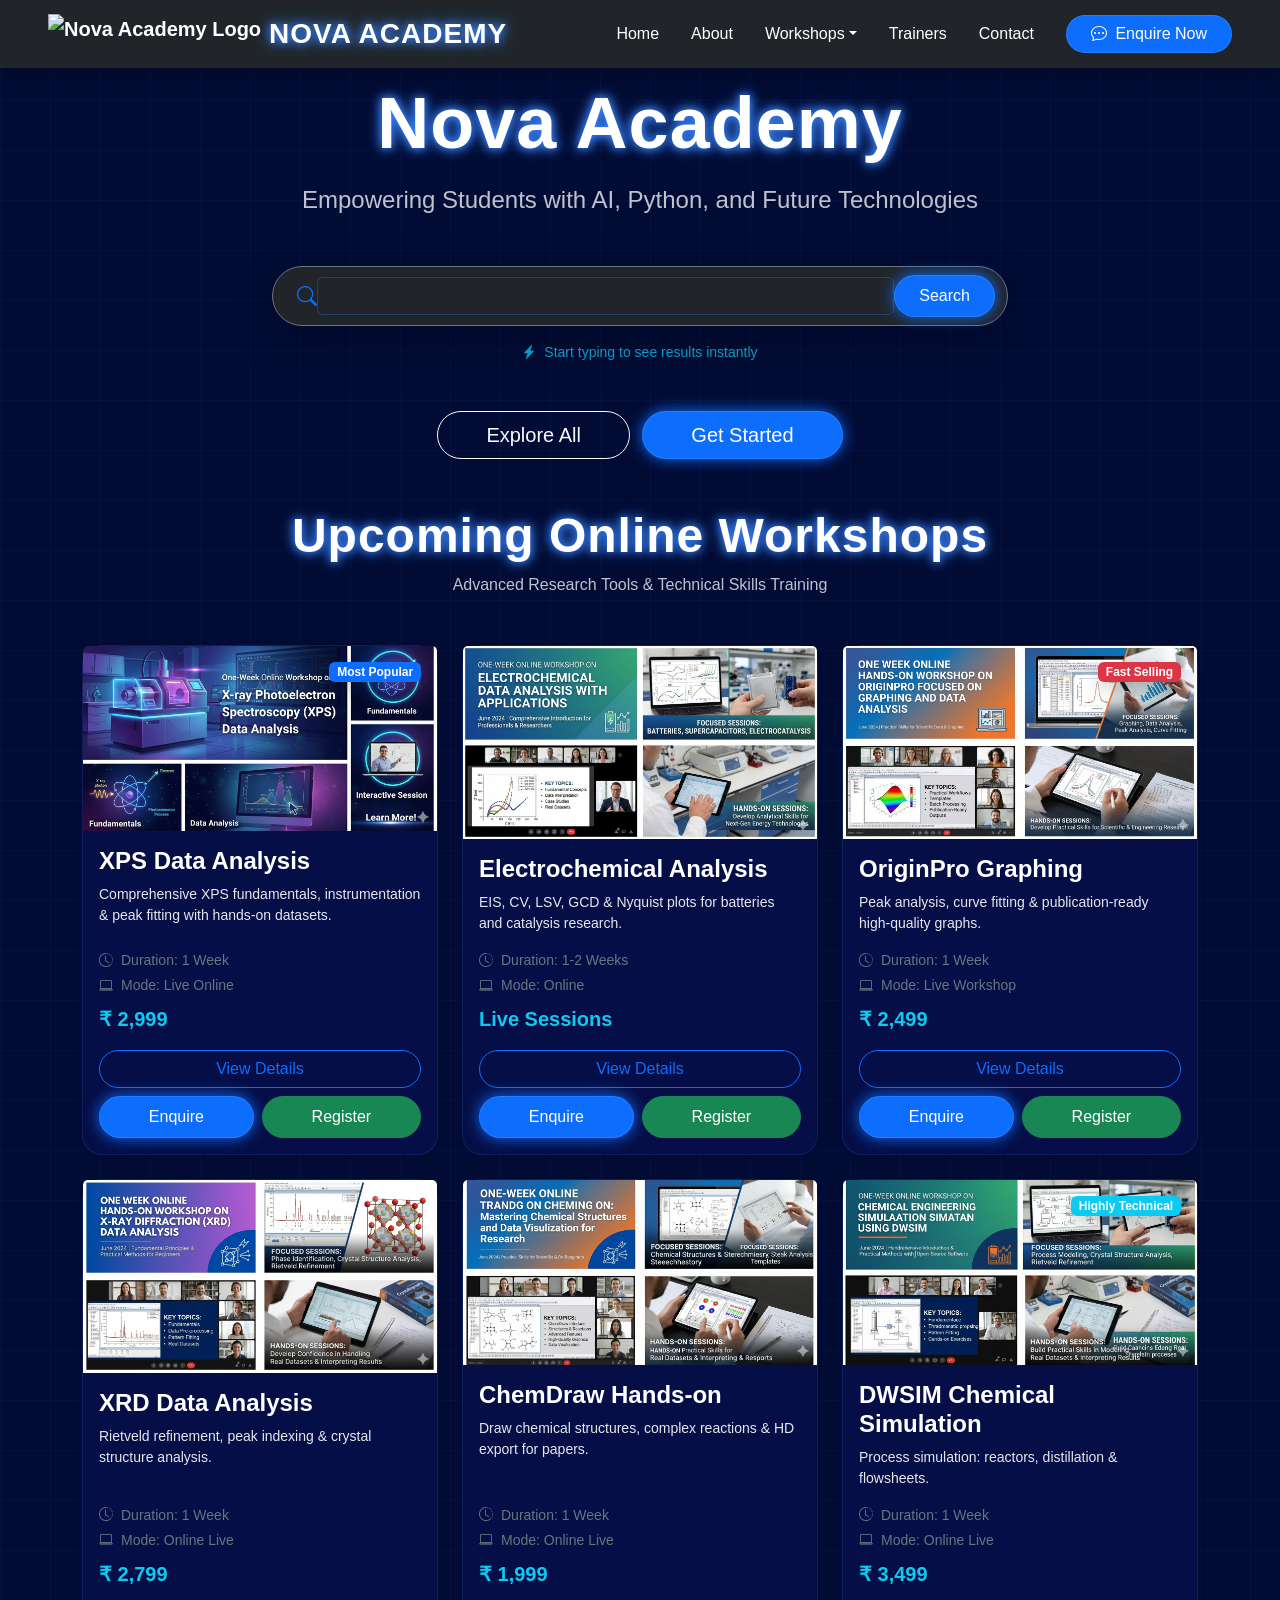
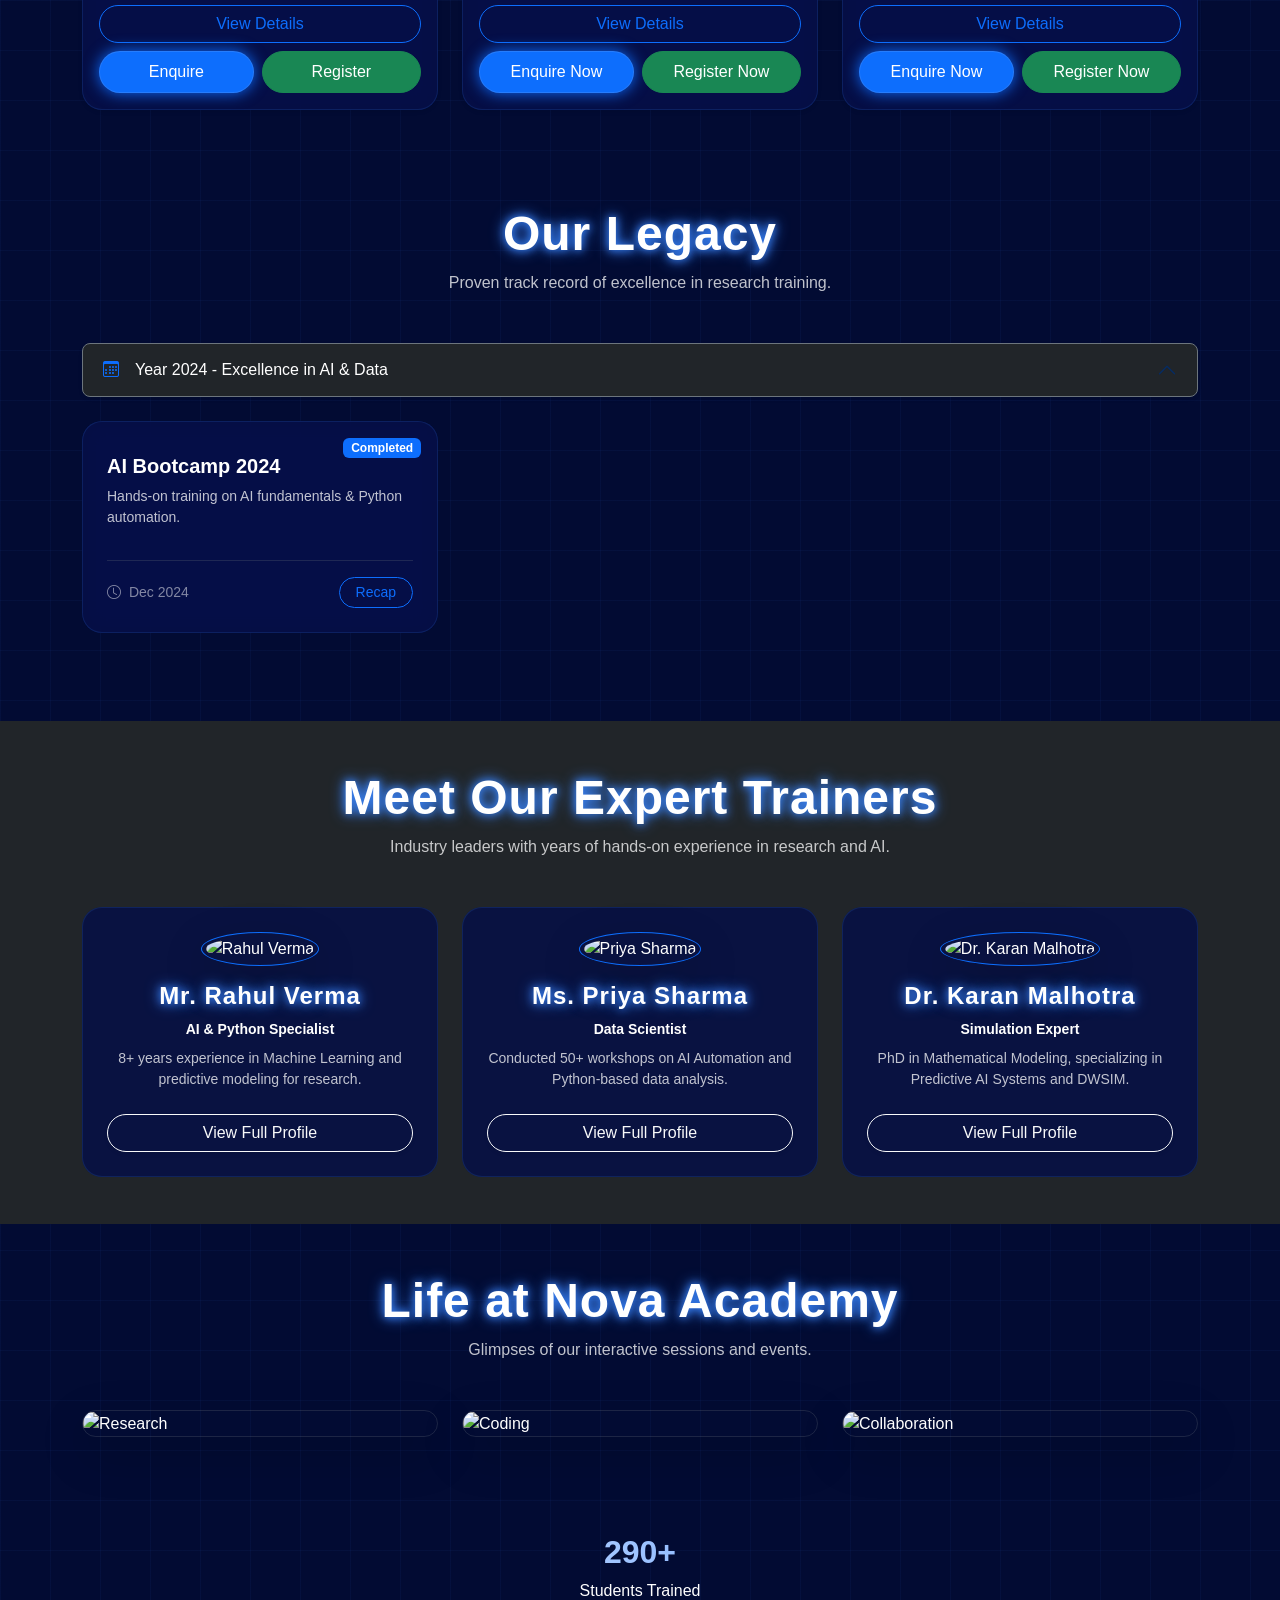
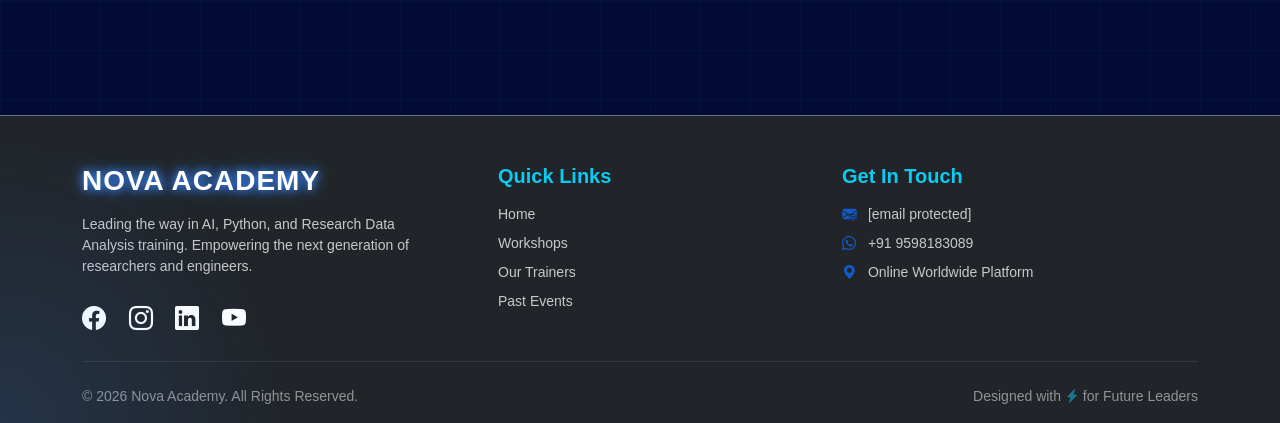
==== commit 79d2669b: "close button index.html" ====
--- a/index.html
+++ b/index.html
@@ -15,7 +15,10 @@
 
   <nav class="navbar navbar-expand-lg navbar-dark bg-dark shadow fixed-top py-2">
     <div class="container-fluid px-lg-5">
-      <a class="navbar-brand fw-bold neon-text fs-3" href="#">NOVA ACADEMY</a>
+      <a class="navbar-brand fw-bold d-flex align-items-center" href="#">
+        <img src="images/logo.png" alt="Nova Academy Logo" height="40" class="me-2">
+        <span class="neon-text fs-3">NOVA ACADEMY</span>
+      </a>
       
       <button class="navbar-toggler border-0" type="button" data-bs-toggle="collapse" data-bs-target="#navMenu">
         <span class="navbar-toggler-icon"></span>
@@ -109,7 +112,7 @@
 
             <button class="btn btn-outline-primary w-100 mb-2 rounded-pill" onclick="openDetails('xps')">View Details</button>
             <div class="d-flex gap-2">
-              <button class="btn btn-neon flex-fill rounded-pill py-2" onclick="openPopup('enquirePopup')">Enquire</button>
+              <button class="btn btn-neon flex-fill rounded-pill py-2" onclick="openEnquiryWithWorkshop('xps')">Enquire</button>
               <button class="btn btn-success flex-fill rounded-pill py-2" onclick="openRegister('xps')">Register</button>
             </div>
           </div>
@@ -134,7 +137,7 @@
 
             <button class="btn btn-outline-primary w-100 mb-2 rounded-pill" onclick="openDetails('electro')">View Details</button>
             <div class="d-flex gap-2">
-              <button class="btn btn-neon flex-fill rounded-pill py-2" onclick="openPopup('enquirePopup')">Enquire</button>
+              <button class="btn btn-neon flex-fill rounded-pill py-2" onclick="openEnquiryWithWorkshop('electro')">Enquire</button>
               <button class="btn btn-success flex-fill rounded-pill py-2" onclick="openRegister('electro')">Register</button>
             </div>
           </div>
@@ -160,7 +163,7 @@
 
             <button class="btn btn-outline-primary w-100 mb-2 rounded-pill" onclick="openDetails('origin')">View Details</button>
             <div class="d-flex gap-2">
-              <button class="btn btn-neon flex-fill rounded-pill py-2" onclick="openPopup('enquirePopup')">Enquire</button>
+              <button class="btn btn-neon flex-fill rounded-pill py-2" onclick="openEnquiryWithWorkshop('origin')">Enquire</button>
               <button class="btn btn-success flex-fill rounded-pill py-2" onclick="openRegister('origin')">Register</button>
             </div>
           </div>
@@ -185,7 +188,7 @@
 
             <button class="btn btn-outline-primary w-100 mb-2 rounded-pill" onclick="openDetails('xrd')">View Details</button>
             <div class="d-flex gap-2">
-              <button class="btn btn-neon flex-fill rounded-pill py-2" onclick="openPopup('enquirePopup')">Enquire</button>
+              <button class="btn btn-neon flex-fill rounded-pill py-2" onclick="openEnquiryWithWorkshop('xrd')">Enquire</button>
               <button class="btn btn-success flex-fill rounded-pill py-2" onclick="openRegister('xrd')">Register</button>
             </div>
           </div>
@@ -210,7 +213,7 @@
 
             <button class="btn btn-outline-primary w-100 mb-2 rounded-pill" onclick="openDetails('chemdraw')">View Details</button>
             <div class="d-flex gap-2">
-              <button class="btn btn-neon flex-fill rounded-pill py-2" onclick="openPopup('enquirePopup')">Enquire Now</button>
+              <button class="btn btn-neon flex-fill rounded-pill py-2" onclick="openEnquiryWithWorkshop('chemdraw')">Enquire Now</button>
               <button class="btn btn-success flex-fill rounded-pill py-2" onclick="openRegister('chemdraw')">Register Now</button>
             </div>
           </div>
@@ -236,7 +239,7 @@
 
             <button class="btn btn-outline-primary w-100 mb-2 rounded-pill" onclick="openDetails('dwsim')">View Details</button>
             <div class="d-flex gap-2">
-              <button class="btn btn-neon flex-fill rounded-pill py-2" onclick="openPopup('enquirePopup')">Enquire Now</button>
+              <button class="btn btn-neon flex-fill rounded-pill py-2" onclick="openEnquiryWithWorkshop('dwsim')">Enquire Now</button>
               <button class="btn btn-success flex-fill rounded-pill py-2" onclick="openRegister('dwsim')">Register Now</button>
             </div>
           </div>
@@ -439,7 +442,12 @@
 
   <!-- POPUP: Enquiry Form (Hidden by default) -->
   <div id="enquirePopup" class="popup-overlay">
-    <div class="popup-box glass-card border-neon shadow-lg" style="max-width:600px;">
+    <div class="popup-box glass-card border-neon shadow-lg" style="max-width:700px; max-height:90vh; overflow-y:auto;">
+      
+      <!-- Close Button -->
+      <button class="popup-close-btn" onclick="closePopup('enquirePopup')" title="Close">
+        <i class="bi bi-x-lg"></i>
+      </button>
       
       <div class="text-center mb-4">
         <span class="badge bg-primary rounded-pill mb-2 px-3 shadow-sm">Quick Enquiry</span>
@@ -535,14 +543,17 @@
           </div>
         </div>
       </form>
-
-      <button class="btn btn-outline-danger w-100 rounded-pill border-0 mt-3" onclick="closePopup('enquirePopup')">Close</button>
     </div>
   </div>
 
   <!-- POPUP: Register & Pay Form (Hidden by default) -->
   <div id="registerPopup" class="popup-overlay">
-    <div class="popup-box glass-card border-neon shadow-lg" style="max-width:700px;">
+    <div class="popup-box glass-card border-neon shadow-lg" style="max-width:800px; max-height:90vh; overflow-y:auto;">
+      
+      <!-- Close Button -->
+      <button class="popup-close-btn" onclick="closePopup('registerPopup')" title="Close">
+        <i class="bi bi-x-lg"></i>
+      </button>
       
       <div class="text-center mb-4">
         <span class="badge bg-success rounded-pill mb-2 px-3 shadow-sm">Secure Enrollment</span>
@@ -659,10 +670,6 @@
           <i class="bi bi-lightning-charge-fill me-2"></i>Complete Registration
         </button>
       </form>
-      
-      <button class="btn btn-link text-danger w-100 text-decoration-none small" onclick="closePopup('registerPopup')">
-        Go Back & Edit Details
-      </button>
     </div>
   </div>
 
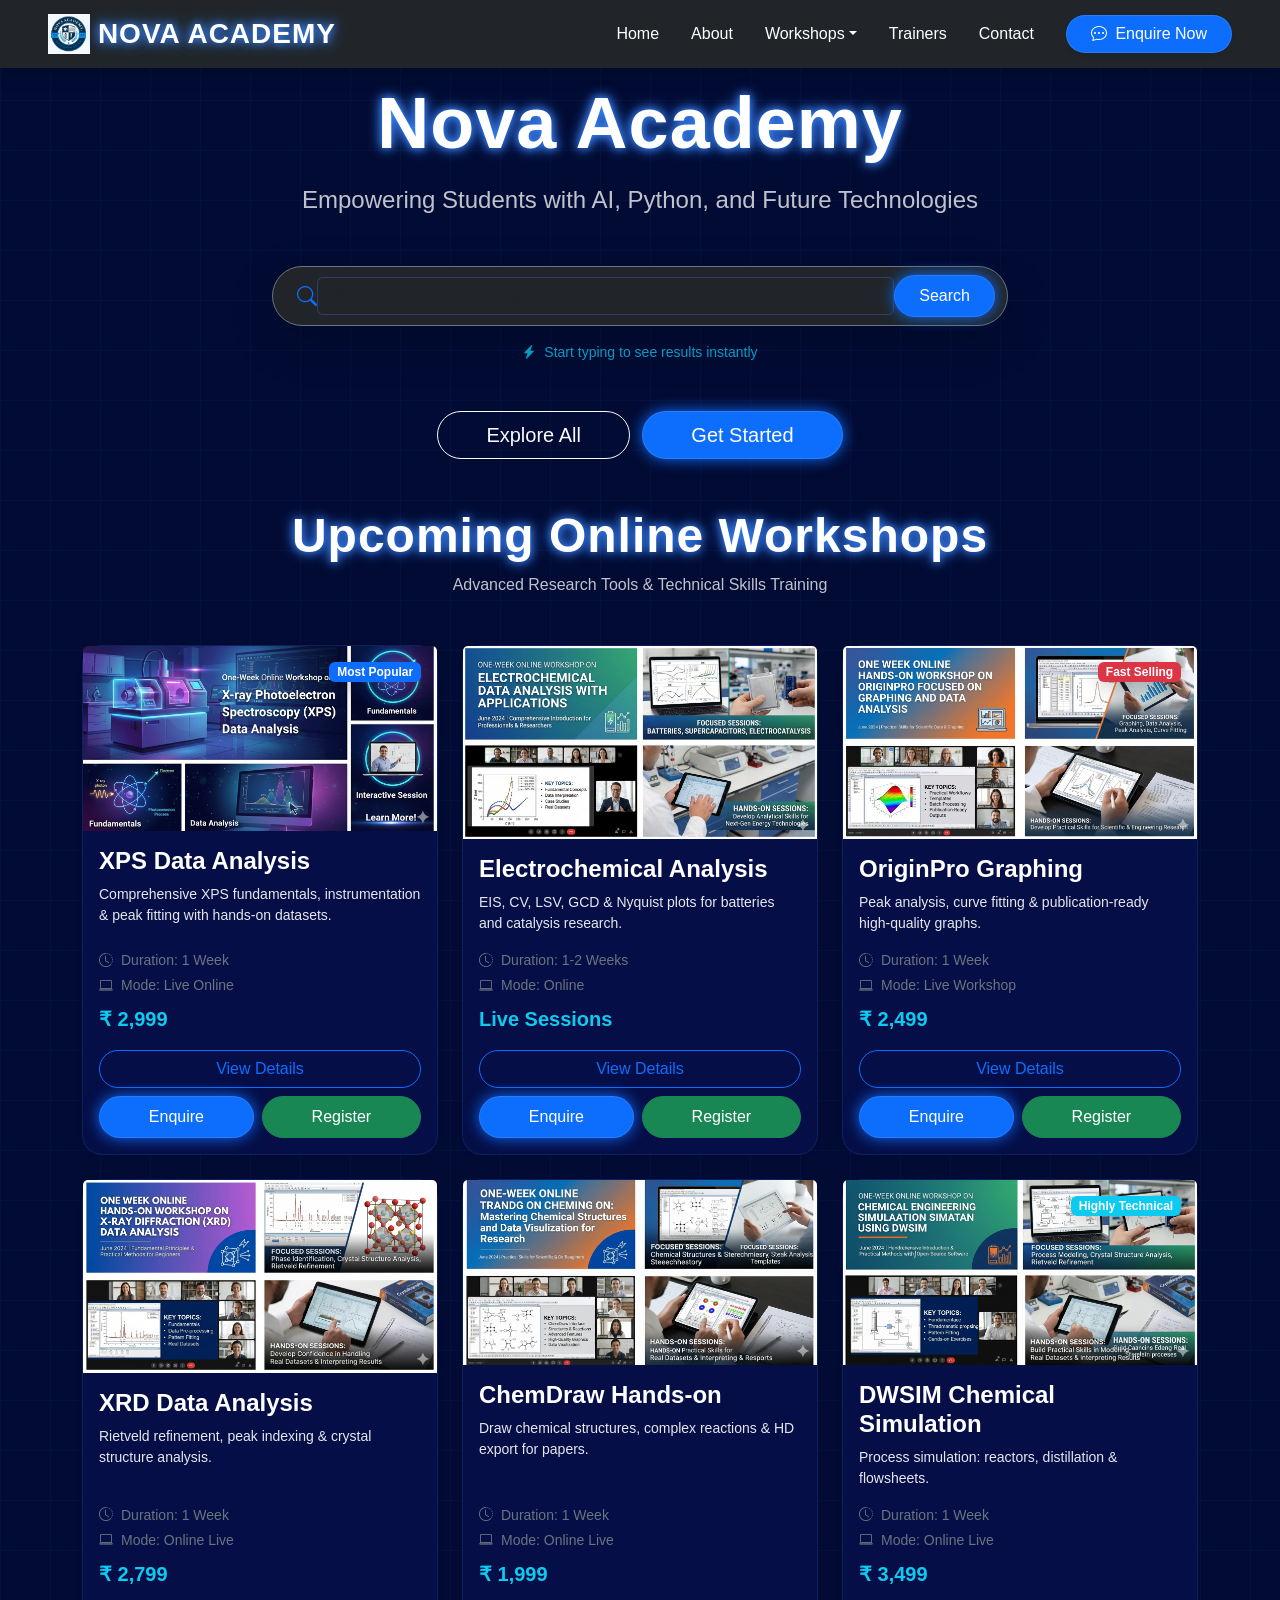
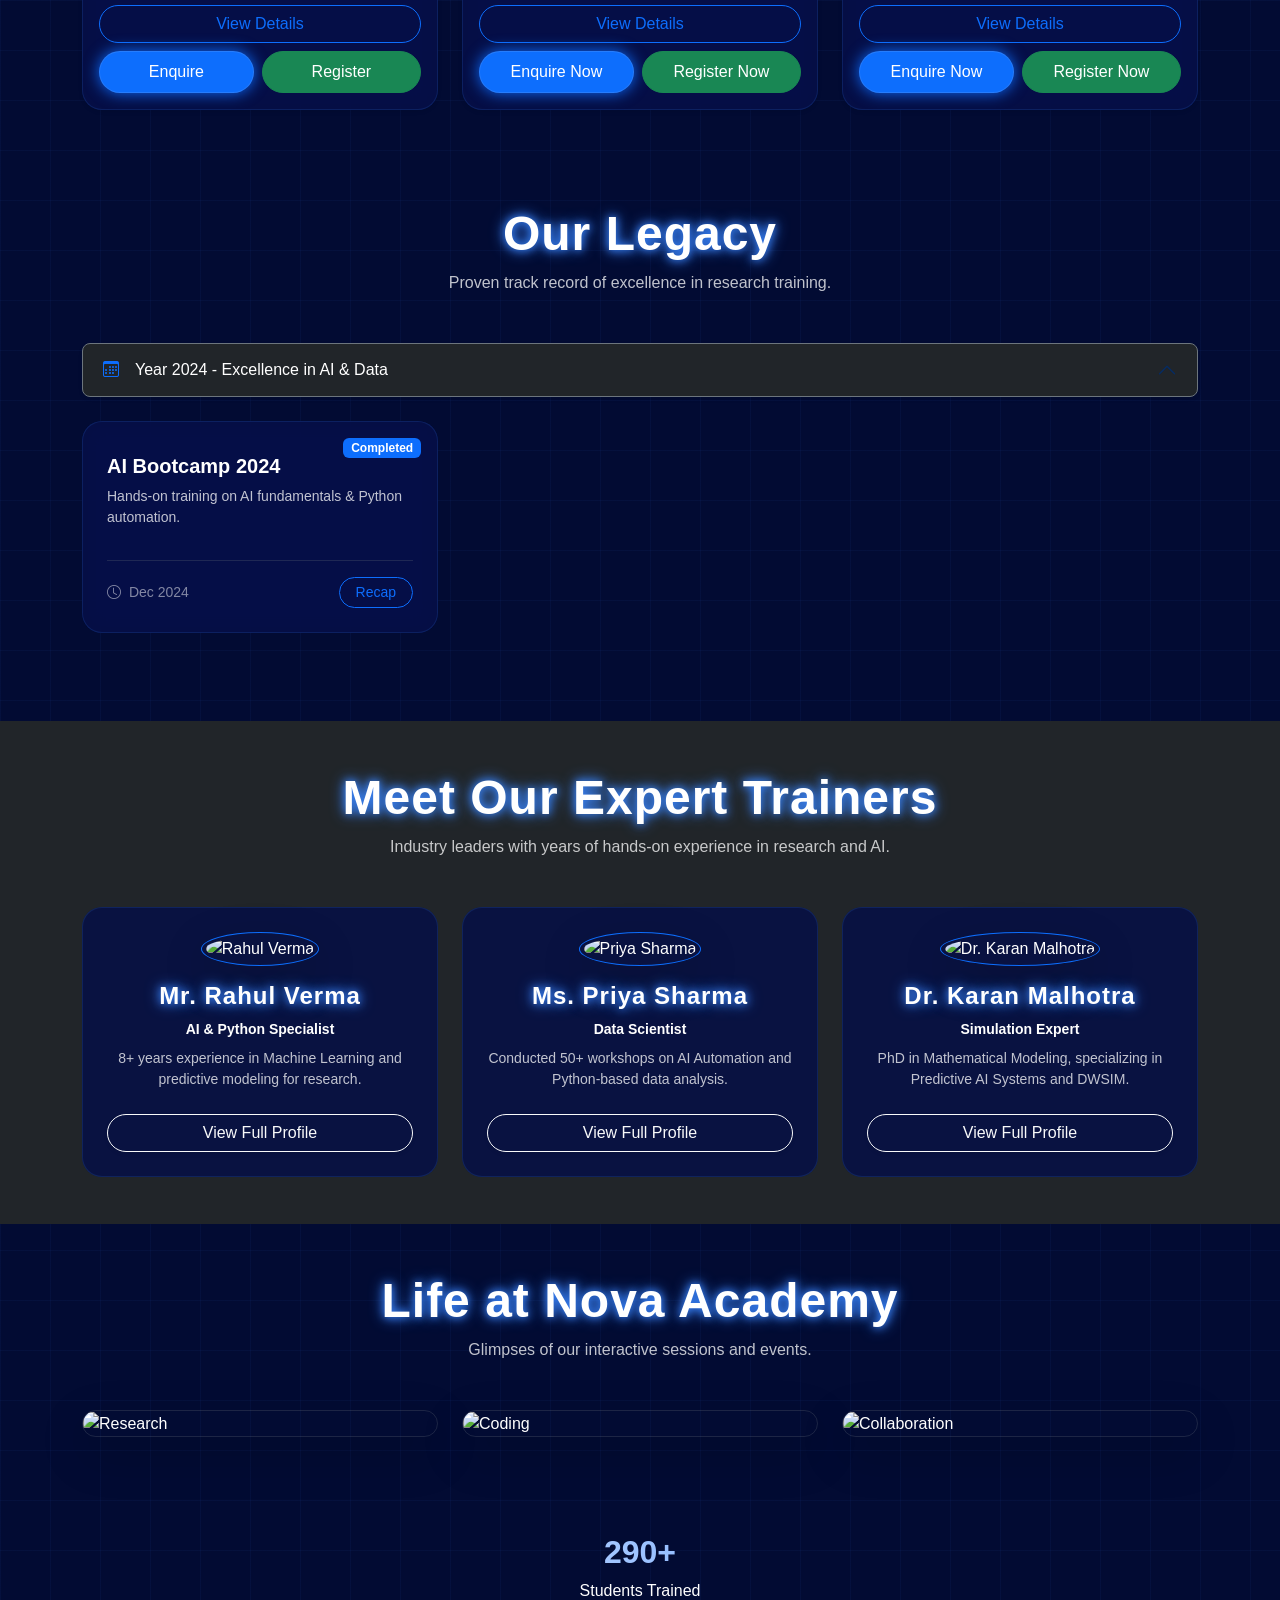
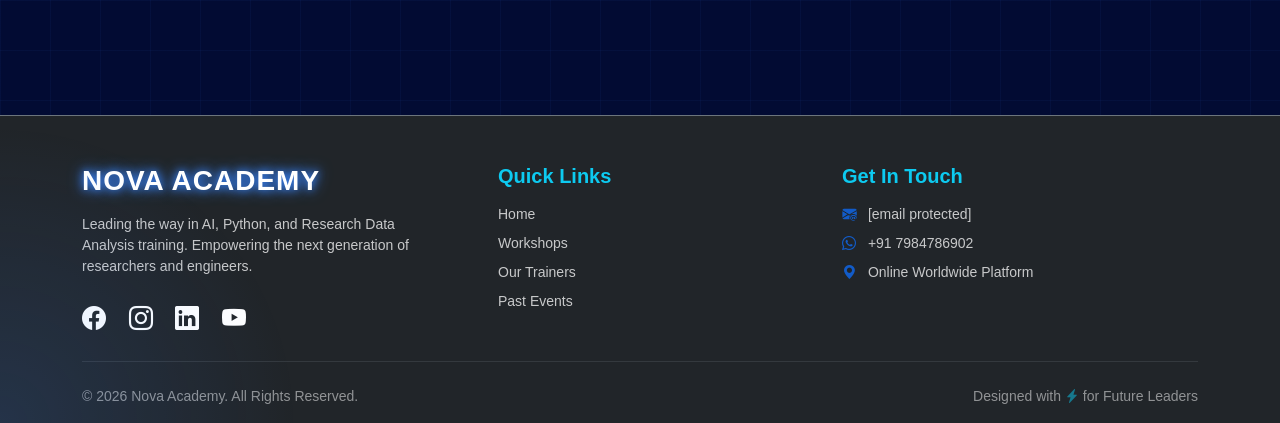
==== commit f8b76d12: "mob no. index.html" ====
--- a/index.html
+++ b/index.html
@@ -417,7 +417,7 @@
             </p>
             <p class="mb-2">
               <i class="bi bi-whatsapp me-2 text-primary"></i> 
-              <a href="https://wa.me/919598183089" class="text-white text-decoration-none">+91 9598183089</a>
+              <a href="https://wa.me/917984786902" class="text-white text-decoration-none">+91 7984786902</a>
             </p>
             <p class="mb-2">
               <i class="bi bi-geo-alt-fill me-2 text-primary"></i> 
--- a/style.css
+++ b/style.css
@@ -122,6 +122,39 @@
   width: 100% !important;
   text-align: left;
 }
+
+/* Close Button in Top Right Corner */
+.popup-close-btn {
+  position: absolute;
+  top: 15px;
+  right: 15px;
+  width: 40px;
+  height: 40px;
+  background: rgba(220, 53, 69, 0.2);
+  border: 2px solid #dc3545;
+  border-radius: 50%;
+  color: #dc3545;
+  font-size: 18px;
+  cursor: pointer;
+  display: flex;
+  align-items: center;
+  justify-content: center;
+  transition: all 0.3s ease;
+  z-index: 10;
+  padding: 0;
+}
+
+.popup-close-btn:hover {
+  background: #dc3545;
+  color: white;
+  transform: rotate(90deg);
+  box-shadow: 0 0 20px rgba(220, 53, 69, 0.5);
+}
+
+.popup-close-btn:active {
+  transform: rotate(90deg) scale(0.95);
+}
+
 
 .popup-box .form-control {
   width: 100% !important;
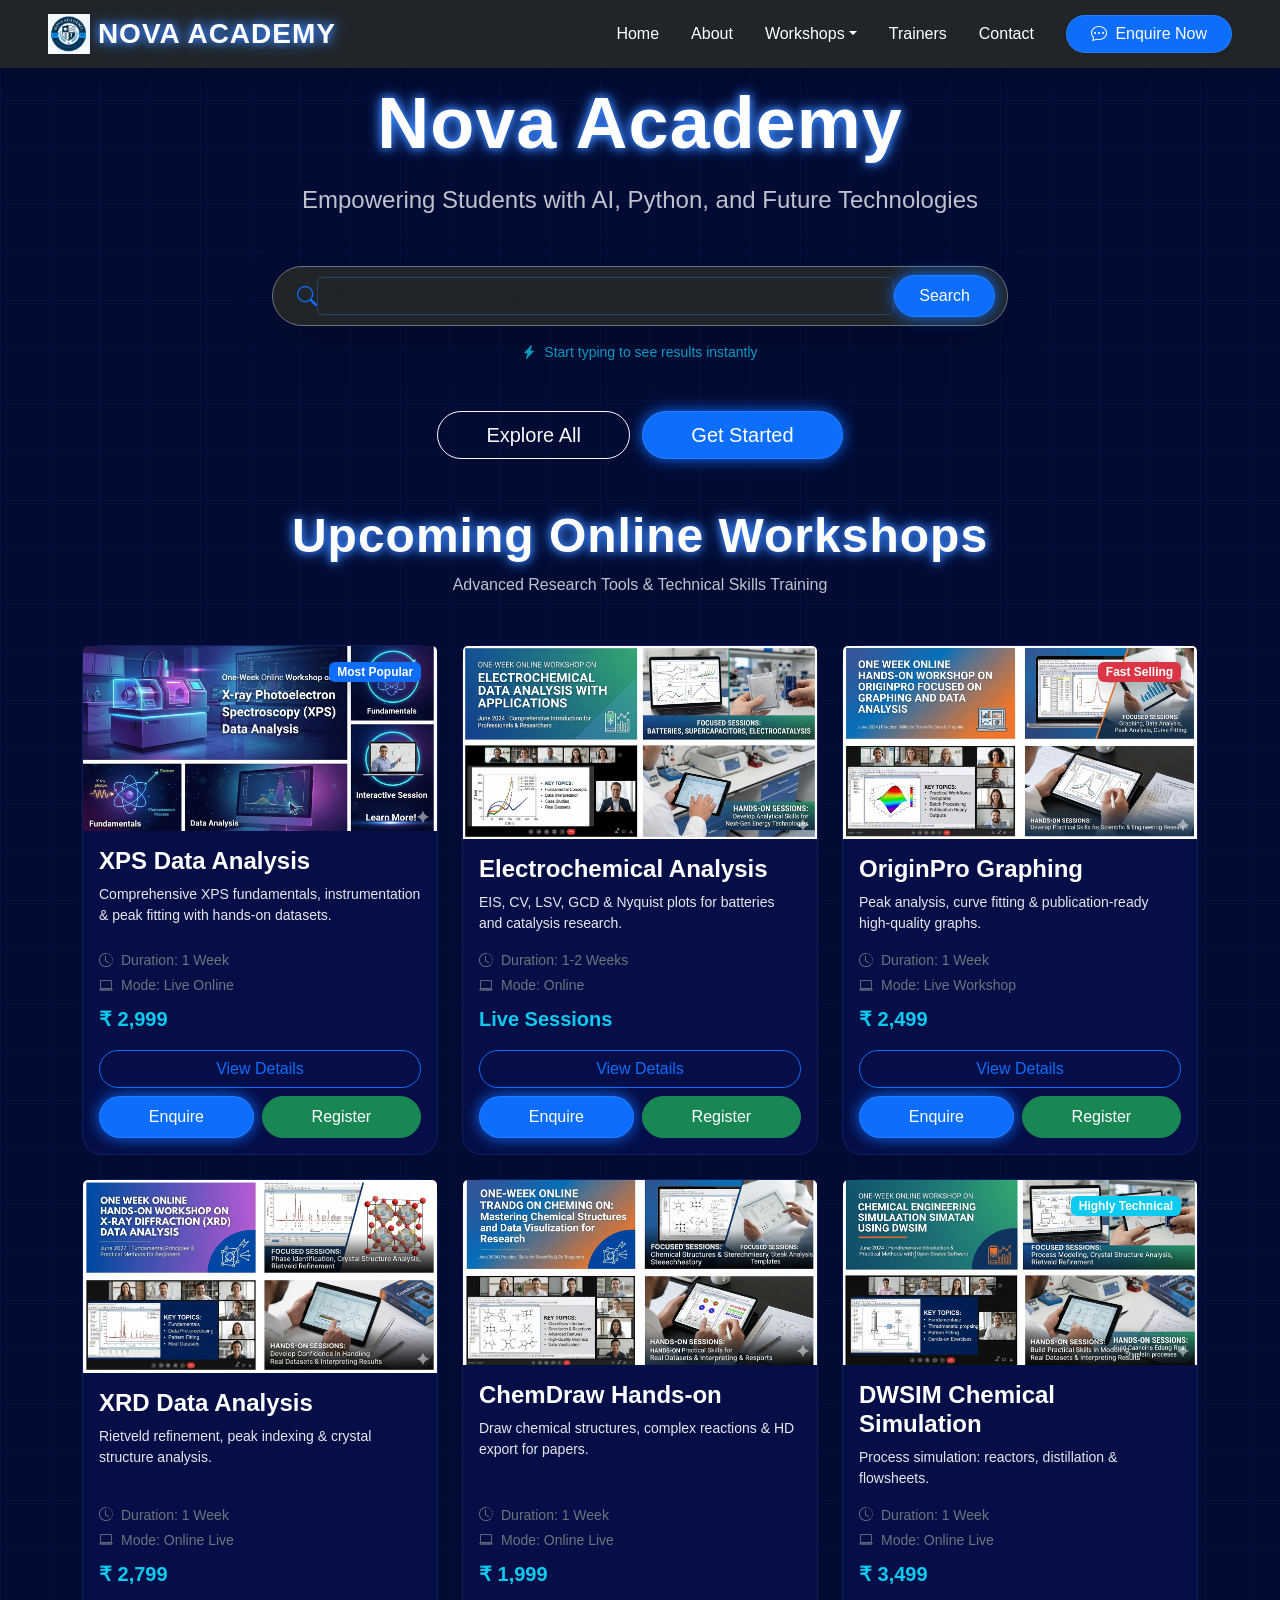
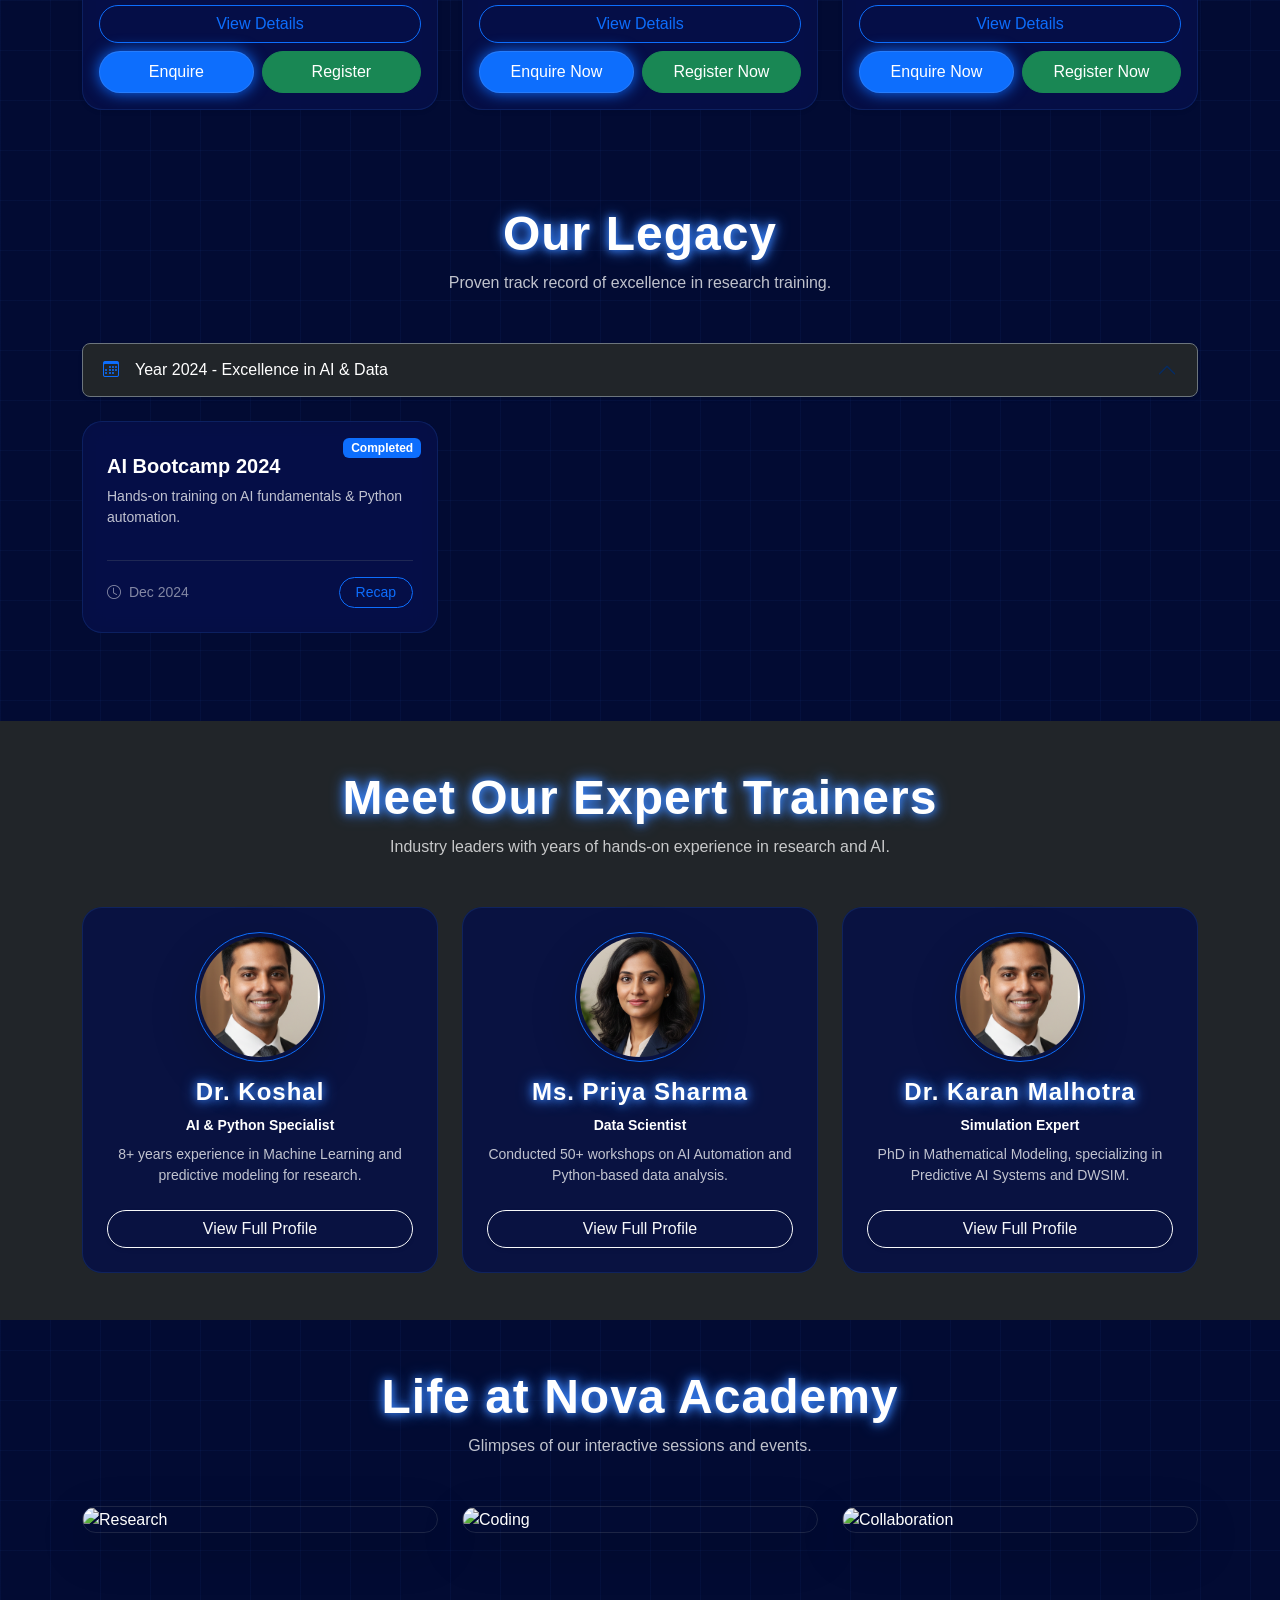
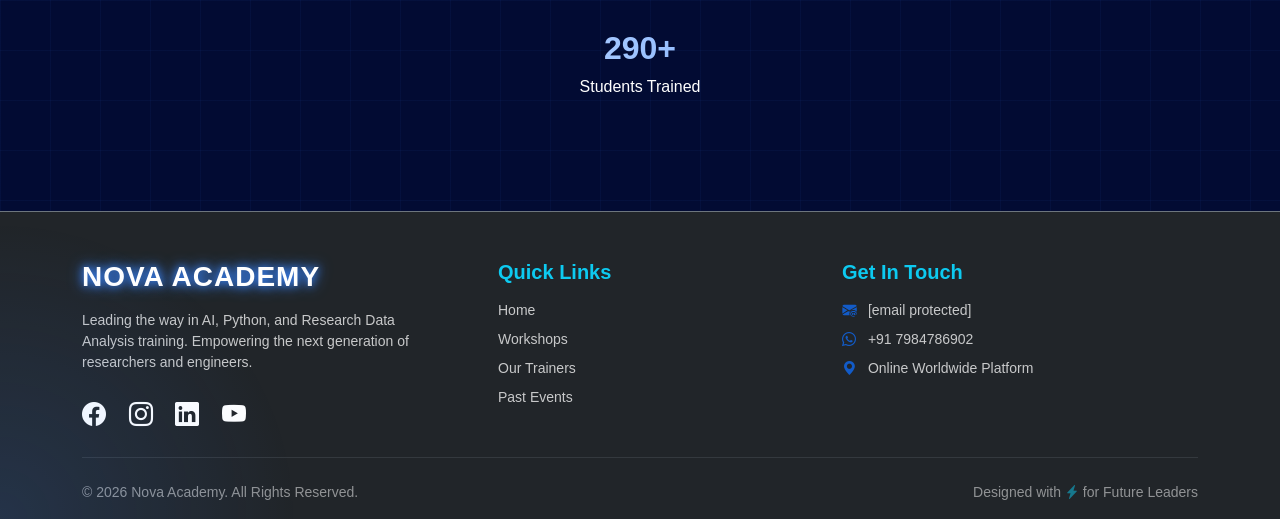
==== commit ac4c931f: "trainers dummy images index.html" ====
--- a/index.html
+++ b/index.html
@@ -300,9 +300,9 @@
         <div class="col-md-4 trainer-card-item">
           <div class="card glass-card h-100 border-0 text-center p-4">
             <div class="trainer-img-wrapper mx-auto mb-3">
-              <img src="https://i.imgur.com/4ZQZ4Zy.png" class="trainer-img rounded-circle border border-primary p-1 shadow-lg" alt="Rahul Verma" style="width: 130px; height: 130px; object-fit: cover;">
-            </div>
-            <h4 class="fw-bold neon-text">Mr. Rahul Verma</h4>
+              <img src="images/maletrai.png" class="trainer-img rounded-circle border border-primary p-1 shadow-lg" alt="Rahul Verma" style="width: 130px; height: 130px; object-fit: cover;">
+            </div>
+            <h4 class="fw-bold neon-text">Dr. Koshal</h4>
             <p class="text-info small fw-bold mb-2">AI & Python Specialist</p>
             <p class="opacity-75 small mb-4">8+ years experience in Machine Learning and predictive modeling for research.</p>
             <div class="mt-auto">
@@ -314,7 +314,7 @@
         <div class="col-md-4 trainer-card-item">
           <div class="card glass-card h-100 border-0 text-center p-4">
             <div class="trainer-img-wrapper mx-auto mb-3">
-              <img src="https://i.imgur.com/y3WqkGx.png" class="trainer-img rounded-circle border border-primary p-1 shadow-lg" alt="Priya Sharma" style="width: 130px; height: 130px; object-fit: cover;">
+              <img src="images/femaletrai.png" class="trainer-img rounded-circle border border-primary p-1 shadow-lg" alt="Priya Sharma" style="width: 130px; height: 130px; object-fit: cover;">
             </div>
             <h4 class="fw-bold neon-text">Ms. Priya Sharma</h4>
             <p class="text-info small fw-bold mb-2">Data Scientist</p>
@@ -328,7 +328,7 @@
         <div class="col-md-4 trainer-card-item">
           <div class="card glass-card h-100 border-0 text-center p-4">
             <div class="trainer-img-wrapper mx-auto mb-3">
-              <img src="https://i.imgur.com/3G3Z0qP.png" class="trainer-img rounded-circle border border-primary p-1 shadow-lg" alt="Dr. Karan Malhotra" style="width: 130px; height: 130px; object-fit: cover;">
+              <img src="images/maletrai.png" class="trainer-img rounded-circle border border-primary p-1 shadow-lg" alt="Dr. Karan Malhotra" style="width: 130px; height: 130px; object-fit: cover;">
             </div>
             <h4 class="fw-bold neon-text">Dr. Karan Malhotra</h4>
             <p class="text-info small fw-bold mb-2">Simulation Expert</p>
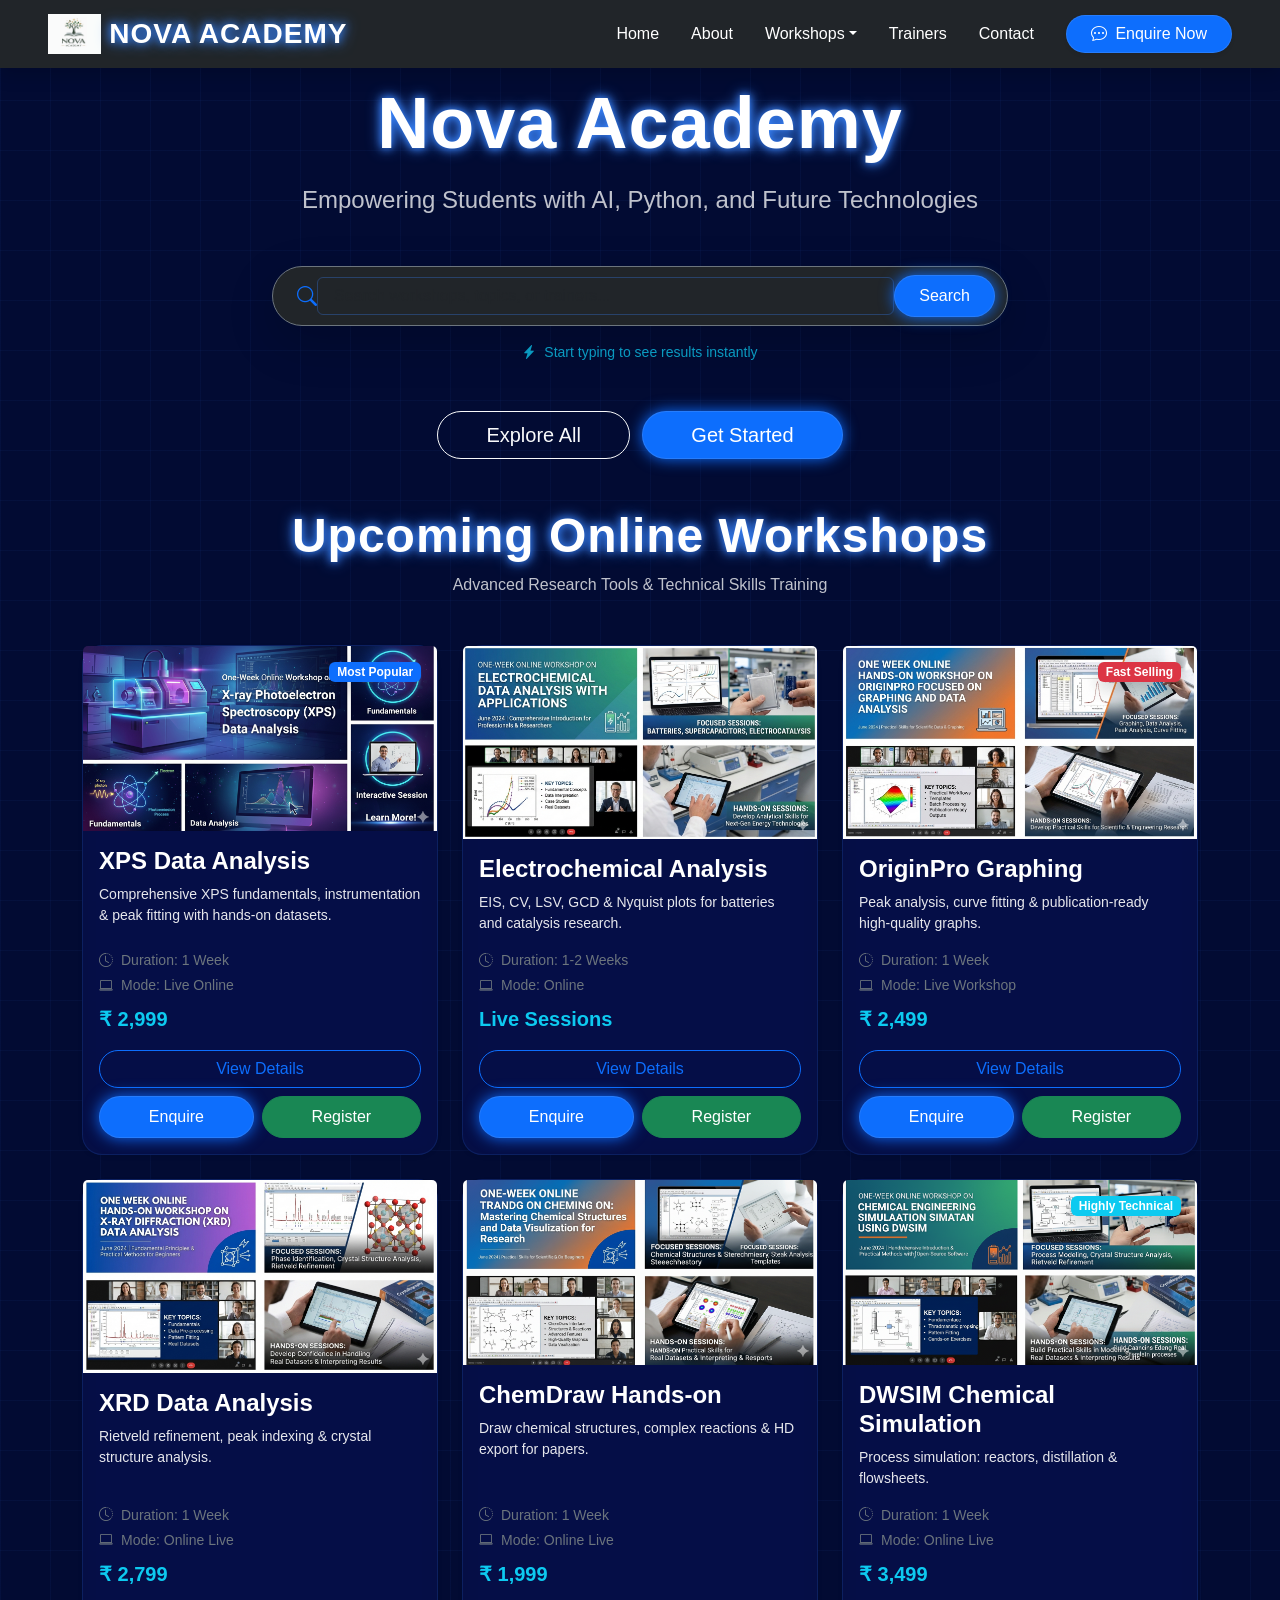
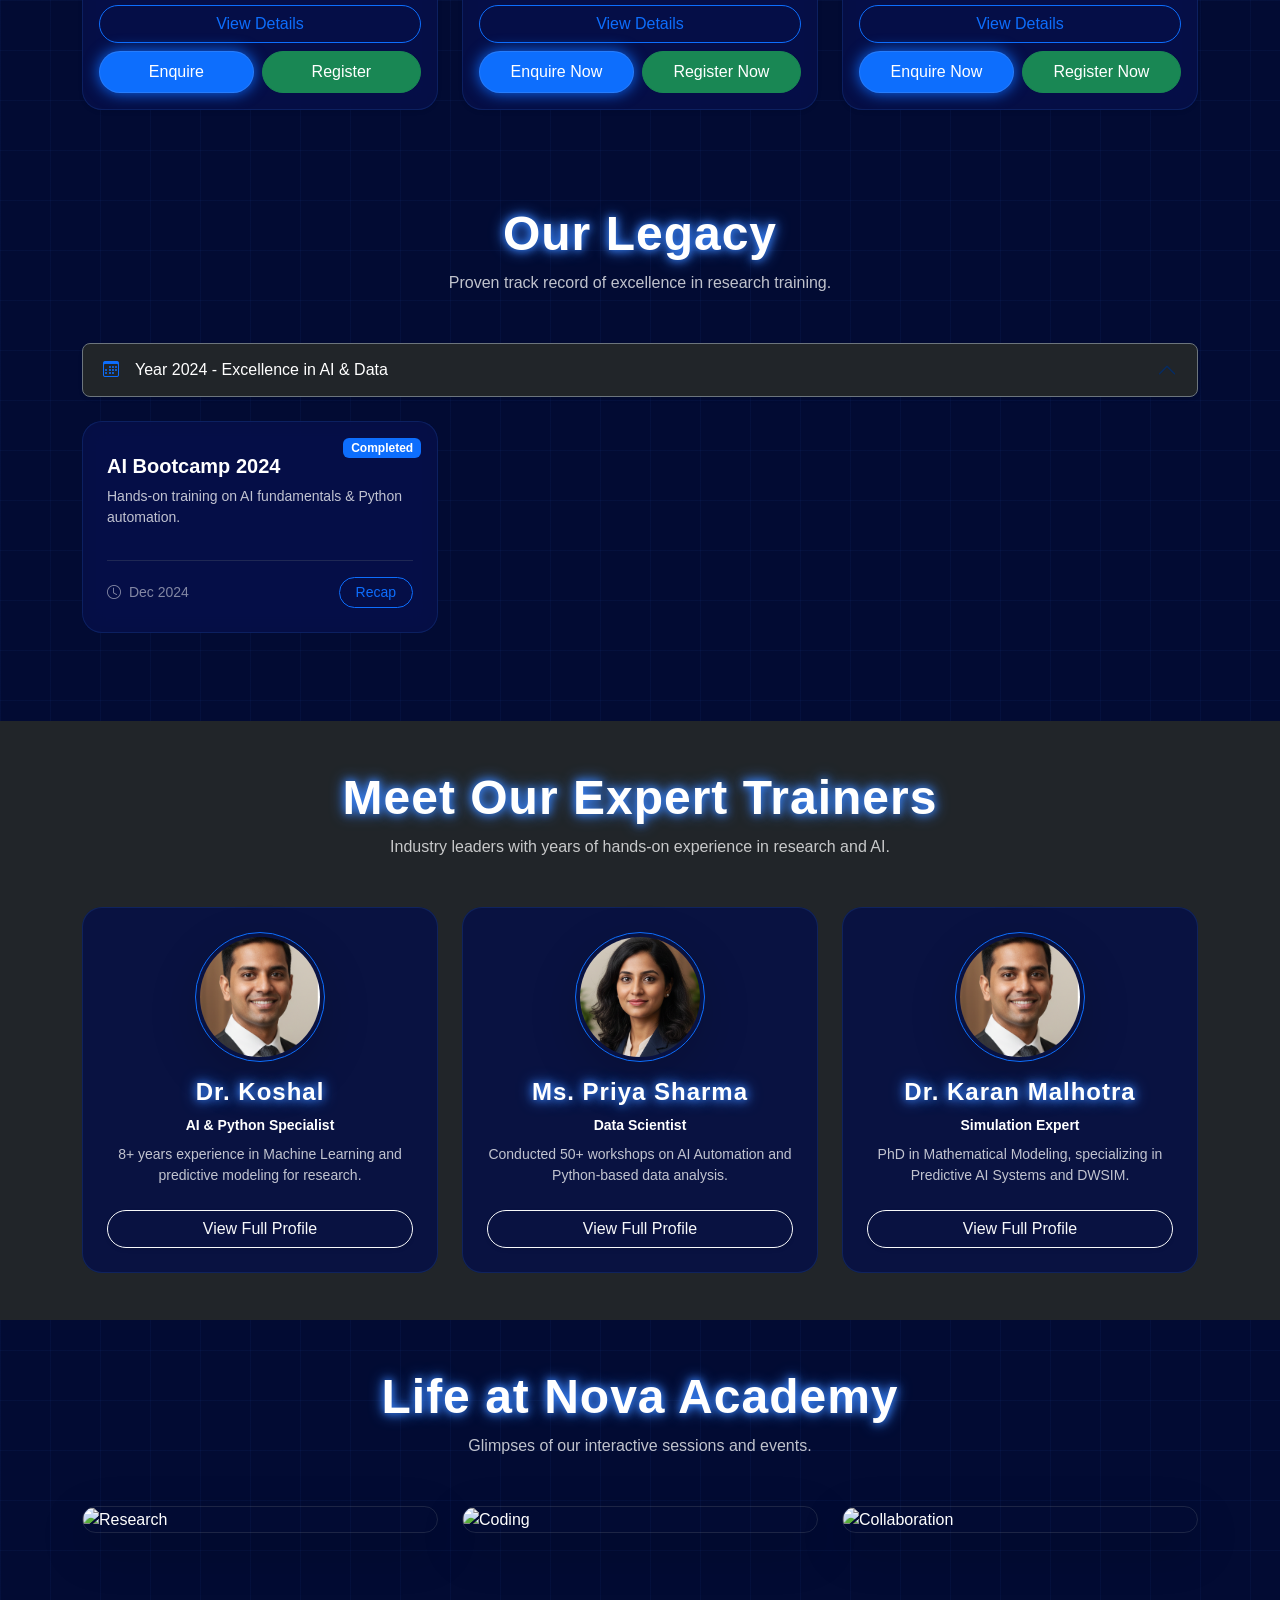
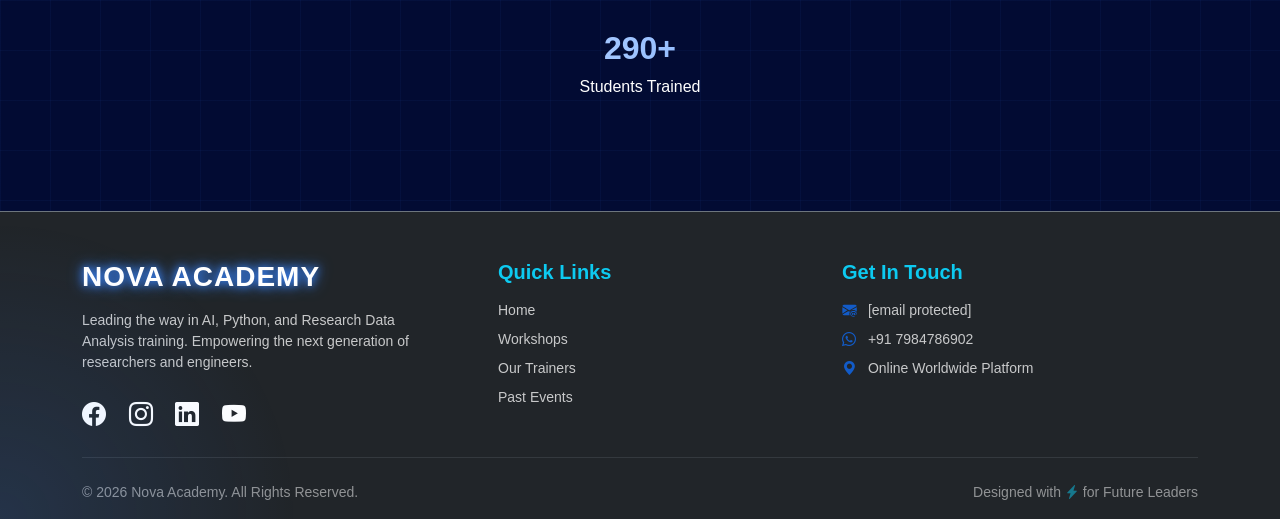
==== commit 6a30123b: "text dark index.html" ====
--- a/index.html
+++ b/index.html
@@ -679,7 +679,7 @@
       <div id="popupContent">
         <h2 id="workshopTitle" class="neon-text mb-3">Workshop Details</h2>
         <img id="workshopImg" src="" class="img-fluid rounded mb-3" style="max-height:200px; display:block; margin:auto;" alt="Workshop Image">
-        <p id="workshopDesc" class="text-white opacity-75">Loading information...</p>
+        <p id="workshopDesc" class="text-dark">Loading information...</p>
         <p class="fw-bold fs-5 text-success mt-3">
           Price: <span id="workshopPrice"></span>
         </p>   
--- a/style.css
+++ b/style.css
@@ -1,6 +1,6 @@
 /* ============================================
-   NOVA ACADEMY - PRODUCTION READY CSS
-   Clean, Optimized, No Duplicates
+   NOVA ACADEMY - ULTRA MODERN & BEAUTIFUL CSS
+   Clean, Optimized, Premium Design
    ============================================ */
 
 /* --- 1. THEME VARIABLES --- */
@@ -79,97 +79,542 @@
     0 0 20px rgba(58, 134, 255, 0.2) !important;
 }
 
-/* Glass Card Text Color */
 .glass-card p,
 .glass-card h4,
 .glass-card h5 {
   color: #ffffff !important;
 }
 
-/* --- 6. POPUP MODALS --- */
+/* --- 6. ULTRA MODERN BEAUTIFUL POPUP MODALS --- */
 .popup-overlay {
   position: fixed;
   inset: 0;
-  background: rgba(0, 0, 0, 0.85);
-  backdrop-filter: blur(12px);
+  background: rgba(0, 0, 0, 0.92);
+  backdrop-filter: blur(20px);
   display: none;
   align-items: center;
   justify-content: center;
   z-index: 10000;
-  padding: 20px;
+  padding: 15px;
   overflow-y: auto;
-  animation: fadeIn 0.4s ease forwards;
+  animation: fadeIn 0.3s ease forwards;
 }
 
 .popup-box {
-  width: 95% !important;
-  max-width: 600px !important;
-  background: #060d2e;
-  border: 1px solid var(--neon);
-  border-radius: 24px;
-  padding: 30px;
+  width: 96% !important;
+  max-width: 950px !important;
+  max-height: 96vh !important;
+  background: linear-gradient(145deg, #ffffff 0%, #f8f9fa 100%) !important;
+  border: 3px solid var(--neon);
+  border-radius: 35px;
+  padding: 35px 30px 30px 30px;
   position: relative;
-  box-shadow: 0 0 50px rgba(58, 134, 255, 0.3);
-  display: block;
-  max-height: 90vh;
+  box-shadow: 
+    0 30px 80px rgba(58, 134, 255, 0.5),
+    0 0 120px rgba(58, 134, 255, 0.3),
+    inset 0 2px 0 rgba(255, 255, 255, 1);
+  display: flex;
+  flex-direction: column;
+  overflow: hidden;
+  animation: modalSlideUp 0.5s cubic-bezier(0.34, 1.56, 0.64, 1);
+}
+
+/* Popup Scrollable Content Area */
+.popup-box > * {
+  flex-shrink: 0;
+}
+
+.popup-box > form,
+.popup-box > div:not(.popup-close-btn):not(.badge) {
   overflow-y: auto;
-  animation: modalIn 0.4s cubic-bezier(0.175, 0.885, 0.32, 1.275);
-}
-
-/* Popup Form Groups */
-.popup-box .mb-3,
-.popup-box .mb-4 {
-  width: 100% !important;
-  text-align: left;
-}
-
-/* Close Button in Top Right Corner */
+  overflow-x: hidden;
+  max-height: calc(96vh - 100px);
+  padding-right: 10px;
+}
+
+/* Custom Scrollbar for Popup */
+.popup-box::-webkit-scrollbar,
+.popup-box > *::-webkit-scrollbar {
+  width: 10px;
+}
+
+.popup-box::-webkit-scrollbar-track,
+.popup-box > *::-webkit-scrollbar-track {
+  background: rgba(58, 134, 255, 0.08);
+  border-radius: 10px;
+  margin: 10px 0;
+}
+
+.popup-box::-webkit-scrollbar-thumb,
+.popup-box > *::-webkit-scrollbar-thumb {
+  background: linear-gradient(to bottom, var(--neon), var(--accent));
+  border-radius: 10px;
+  border: 2px solid transparent;
+  background-clip: padding-box;
+}
+
+.popup-box::-webkit-scrollbar-thumb:hover,
+.popup-box > *::-webkit-scrollbar-thumb:hover {
+  background: var(--neon);
+  background-clip: padding-box;
+}
+
+/* Popup Headings - Modern & Bright */
+.popup-box h2 {
+  background: linear-gradient(135deg, var(--neon) 0%, var(--accent) 100%);
+  -webkit-background-clip: text;
+  -webkit-text-fill-color: transparent;
+  background-clip: text;
+  font-weight: 800 !important;
+  font-size: 2.2rem !important;
+  margin-bottom: 20px !important;
+  letter-spacing: -1px;
+  line-height: 1.2;
+}
+
+.popup-box h3,
+.popup-box h4,
+.popup-box h5 {
+  color: #1a1a1a !important;
+  font-weight: 700 !important;
+  opacity: 1 !important;
+}
+
+.popup-box p,
+.popup-box label,
+.popup-box span {
+  color: #2c3e50 !important;
+  font-weight: 500 !important;
+  opacity: 1 !important;
+}
+
+/* Badge Styling */
+.popup-box .badge {
+  font-size: 0.85rem !important;
+  padding: 10px 24px !important;
+  font-weight: 700 !important;
+  letter-spacing: 0.8px !important;
+  box-shadow: 0 5px 20px rgba(0, 0, 0, 0.2) !important;
+  border-radius: 50px !important;
+  margin-bottom: 15px !important;
+}
+
+/* Workshop Details Popup */
+.popup-box #workshopTitle {
+  background: linear-gradient(135deg, var(--neon), var(--accent), #8b5cf6);
+  -webkit-background-clip: text;
+  -webkit-text-fill-color: transparent;
+  background-clip: text;
+  font-weight: 900 !important;
+  font-size: 2.3rem !important;
+  margin-bottom: 25px !important;
+  line-height: 1.1 !important;
+}
+
+.popup-box #workshopDesc {
+  color: #374151 !important;
+  font-weight: 500 !important;
+  line-height: 1.8 !important;
+  font-size: 1.05rem !important;
+  opacity: 1 !important;
+}
+
+.popup-box #workshopPrice {
+  color: #059669 !important;
+  font-weight: 900 !important;
+  font-size: 2rem !important;
+}
+
+.popup-box #workshopImg {
+  border-radius: 25px !important;
+  box-shadow: 0 15px 50px rgba(0, 0, 0, 0.2) !important;
+  margin-bottom: 25px !important;
+}
+
+/* Form Row Spacing */
+.popup-box .row.g-3 {
+  row-gap: 20px !important;
+}
+
+/* Form Labels - Modern & Clear */
+.popup-box .form-label {
+  color: #64748b !important;
+  font-weight: 700 !important;
+  font-size: 0.85rem !important;
+  margin-bottom: 10px !important;
+  letter-spacing: 0.5px !important;
+  text-transform: uppercase !important;
+  display: block !important;
+}
+
+/* Beautiful Modern Input Groups with Icons */
+.popup-box .input-group {
+  background: #ffffff !important;
+  border: 2px solid #e2e8f0 !important;
+  border-radius: 18px !important;
+  overflow: hidden !important;
+  box-shadow: 0 3px 12px rgba(58, 134, 255, 0.1) !important;
+  transition: all 0.35s cubic-bezier(0.4, 0, 0.2, 1) !important;
+  height: 56px !important;
+}
+
+.popup-box .input-group:focus-within {
+  border-color: var(--neon) !important;
+  box-shadow: 
+    0 0 0 5px rgba(58, 134, 255, 0.12),
+    0 8px 25px rgba(58, 134, 255, 0.25) !important;
+  transform: translateY(-3px) !important;
+}
+
+.popup-box .input-group-text {
+  background: linear-gradient(135deg, #eff6ff, #dbeafe) !important;
+  border: none !important;
+  color: var(--neon) !important;
+  font-size: 1.2rem !important;
+  padding: 0 18px !important;
+  display: flex !important;
+  align-items: center !important;
+}
+
+.popup-box .input-group .form-control,
+.popup-box .input-group .form-select {
+  border: none !important;
+  box-shadow: none !important;
+  background: transparent !important;
+  color: #1a1a1a !important;
+  font-weight: 600 !important;
+  font-size: 1rem !important;
+  padding: 16px 18px !important;
+  height: auto !important;
+}
+
+.popup-box .input-group .form-control:focus,
+.popup-box .input-group .form-select:focus {
+  outline: none !important;
+  box-shadow: none !important;
+  transform: none !important;
+}
+
+.popup-box .input-group .form-control::placeholder {
+  color: #94a3b8 !important;
+  font-weight: 500 !important;
+}
+
+/* Standalone Form Inputs (without icons) */
+.popup-box .form-control:not(.input-group .form-control),
+.popup-box .form-select:not(.input-group .form-select) {
+  background: #ffffff !important;
+  border: 2px solid #e2e8f0 !important;
+  border-radius: 18px !important;
+  padding: 16px 20px !important;
+  font-weight: 600 !important;
+  font-size: 1rem !important;
+  color: #1a1a1a !important;
+  box-shadow: 0 3px 12px rgba(58, 134, 255, 0.1) !important;
+  transition: all 0.35s cubic-bezier(0.4, 0, 0.2, 1) !important;
+  height: 56px !important;
+}
+
+.popup-box .form-control:not(.input-group .form-control):focus,
+.popup-box .form-select:not(.input-group .form-select):focus {
+  border-color: var(--neon) !important;
+  box-shadow: 
+    0 0 0 5px rgba(58, 134, 255, 0.12),
+    0 8px 25px rgba(58, 134, 255, 0.25) !important;
+  transform: translateY(-3px) !important;
+  outline: none !important;
+}
+
+/* Workshop & Price Display Fields */
+.popup-box #workshopDisplay {
+  background: linear-gradient(135deg, #eff6ff, #dbeafe) !important;
+  border: 3px solid var(--neon) !important;
+  color: #1e40af !important;
+  font-weight: 800 !important;
+  font-size: 1.15rem !important;
+  padding: 18px 22px !important;
+  border-radius: 18px !important;
+  box-shadow: 
+    0 6px 20px rgba(58, 134, 255, 0.25),
+    inset 0 2px 0 rgba(255, 255, 255, 0.5) !important;
+  height: auto !important;
+}
+
+.popup-box #priceDisplay {
+  background: linear-gradient(135deg, #d1fae5, #a7f3d0) !important;
+  border: 3px solid #10b981 !important;
+  color: #065f46 !important;
+  font-weight: 800 !important;
+  font-size: 1.15rem !important;
+  padding: 18px 22px !important;
+  border-radius: 18px !important;
+  box-shadow: 
+    0 6px 20px rgba(16, 185, 129, 0.25),
+    inset 0 2px 0 rgba(255, 255, 255, 0.5) !important;
+  height: auto !important;
+}
+
+/* Payment Area - Premium Design */
+.popup-box .payment-area {
+  background: linear-gradient(145deg, #eff6ff 0%, #dbeafe 50%, #e0e7ff 100%) !important;
+  border: 3px solid var(--neon) !important;
+  border-radius: 28px !important;
+  padding: 35px 30px !important;
+  margin: 25px 0 !important;
+  box-shadow: 
+    0 15px 50px rgba(58, 134, 255, 0.2),
+    inset 0 2px 0 rgba(255, 255, 255, 0.9) !important;
+  position: relative;
+  overflow: hidden;
+}
+
+.popup-box .payment-area h5 {
+  background: linear-gradient(135deg, var(--neon), var(--accent), #8b5cf6);
+  -webkit-background-clip: text;
+  -webkit-text-fill-color: transparent;
+  background-clip: text;
+  font-weight: 900 !important;
+  font-size: 1.5rem !important;
+  margin-bottom: 30px !important;
+  text-align: center !important;
+}
+
+/* QR Code Container - Eye-catching */
+.popup-box .qr-wrapper {
+  background: #ffffff !important;
+  padding: 18px !important;
+  border-radius: 25px !important;
+  border: 4px solid var(--neon) !important;
+  box-shadow: 
+    0 15px 45px rgba(58, 134, 255, 0.35),
+    0 0 60px rgba(58, 134, 255, 0.25),
+    inset 0 2px 0 rgba(255, 255, 255, 1) !important;
+  display: inline-block !important;
+  transition: all 0.4s cubic-bezier(0.34, 1.56, 0.64, 1) !important;
+}
+
+.popup-box .qr-wrapper:hover {
+  transform: scale(1.08) rotate(2deg) !important;
+  box-shadow: 
+    0 20px 60px rgba(58, 134, 255, 0.5),
+    0 0 80px rgba(58, 134, 255, 0.4),
+    inset 0 2px 0 rgba(255, 255, 255, 1) !important;
+}
+
+.popup-box .qr-wrapper img {
+  display: block !important;
+  border-radius: 15px !important;
+}
+
+/* Payment Details Typography */
+.popup-box .payment-details {
+  line-height: 1.8;
+}
+
+.popup-box .payment-details label {
+  color: #64748b !important;
+  font-weight: 700 !important;
+  font-size: 0.75rem !important;
+  text-transform: uppercase !important;
+  letter-spacing: 1.2px !important;
+  margin-bottom: 6px !important;
+  display: block !important;
+}
+
+.popup-box .payment-details span {
+  color: #1a1a1a !important;
+  font-weight: 800 !important;
+  font-size: 1.15rem !important;
+  display: block !important;
+}
+
+.popup-box .payment-details .text-info,
+.popup-box .upi-copy {
+  background: linear-gradient(135deg, var(--neon), #0ea5e9);
+  -webkit-background-clip: text;
+  -webkit-text-fill-color: transparent;
+  background-clip: text;
+  font-weight: 900 !important;
+  cursor: pointer !important;
+  transition: all 0.3s ease !important;
+  display: inline-flex !important;
+  align-items: center !important;
+  gap: 10px !important;
+  text-decoration: none !important;
+}
+
+.popup-box .upi-copy:hover {
+  transform: scale(1.05) !important;
+  filter: brightness(1.2) !important;
+}
+
+.popup-box .upi-copy i {
+  transition: transform 0.3s ease !important;
+}
+
+.popup-box .upi-copy:hover i {
+  transform: rotate(15deg) scale(1.2) !important;
+}
+
+/* Info Text Styles */
+.popup-box .small {
+  color: #64748b !important;
+  font-weight: 500 !important;
+  font-size: 0.9rem !important;
+}
+
+.popup-box .text-secondary {
+  color: #64748b !important;
+  font-weight: 600 !important;
+}
+
+.popup-box .text-info {
+  color: #0ea5e9 !important;
+  font-weight: 700 !important;
+}
+
+.popup-box .text-success {
+  color: #10b981 !important;
+  font-weight: 800 !important;
+}
+
+.popup-box .text-warning {
+  background: linear-gradient(135deg, #fef3c7, #fde68a) !important;
+  color: #78350f !important;
+  font-weight: 700 !important;
+  padding: 14px 22px !important;
+  border-radius: 15px !important;
+  border: 2px solid #f59e0b !important;
+  display: block !important;
+  text-align: center !important;
+  box-shadow: 0 6px 20px rgba(245, 158, 11, 0.25) !important;
+}
+
+/* Dropdown Options */
+.popup-box option {
+  background: #ffffff !important;
+  color: #1a1a1a !important;
+  font-weight: 600 !important;
+  padding: 12px !important;
+}
+
+/* Modern Button Styles */
+.popup-box .btn {
+  padding: 16px 35px !important;
+  font-weight: 800 !important;
+  font-size: 1.05rem !important;
+  border-radius: 50px !important;
+  transition: all 0.4s cubic-bezier(0.34, 1.56, 0.64, 1) !important;
+  border: none !important;
+  letter-spacing: 0.8px !important;
+  box-shadow: 0 8px 25px rgba(0, 0, 0, 0.2) !important;
+  text-transform: uppercase !important;
+  position: relative !important;
+  overflow: hidden !important;
+}
+
+.popup-box .btn::before {
+  content: '';
+  position: absolute;
+  top: 50%;
+  left: 50%;
+  width: 0;
+  height: 0;
+  border-radius: 50%;
+  background: rgba(255, 255, 255, 0.3);
+  transform: translate(-50%, -50%);
+  transition: width 0.6s, height 0.6s;
+}
+
+.popup-box .btn:hover::before {
+  width: 300px;
+  height: 300px;
+}
+
+.popup-box .btn-neon {
+  background: linear-gradient(135deg, var(--neon), var(--accent)) !important;
+  color: #ffffff !important;
+  box-shadow: 
+    0 8px 30px rgba(58, 134, 255, 0.45),
+    0 0 40px rgba(58, 134, 255, 0.25) !important;
+  position: relative !important;
+}
+
+.popup-box .btn-neon:hover {
+  transform: translateY(-4px) scale(1.03) !important;
+  box-shadow: 
+    0 15px 45px rgba(58, 134, 255, 0.6),
+    0 0 60px rgba(58, 134, 255, 0.4) !important;
+}
+
+.popup-box .btn-success {
+  background: linear-gradient(135deg, #10b981, #059669) !important;
+  color: #ffffff !important;
+  box-shadow: 
+    0 8px 30px rgba(16, 185, 129, 0.45),
+    0 0 40px rgba(16, 185, 129, 0.25) !important;
+}
+
+.popup-box .btn-success:hover {
+  transform: translateY(-4px) scale(1.03) !important;
+  box-shadow: 
+    0 15px 45px rgba(16, 185, 129, 0.6),
+    0 0 60px rgba(16, 185, 129, 0.4) !important;
+}
+
+.popup-box .btn-outline-light,
+.popup-box .btn-outline-primary,
+.popup-box .btn-outline-success {
+  background: #ffffff !important;
+  border: 3px solid #e2e8f0 !important;
+  color: #475569 !important;
+  box-shadow: 0 6px 20px rgba(0, 0, 0, 0.1) !important;
+}
+
+.popup-box .btn-outline-light:hover,
+.popup-box .btn-outline-primary:hover,
+.popup-box .btn-outline-success:hover {
+  background: linear-gradient(135deg, #f8fafc, #e2e8f0) !important;
+  border-color: var(--neon) !important;
+  color: var(--neon) !important;
+  transform: translateY(-3px) scale(1.02) !important;
+  box-shadow: 0 10px 30px rgba(58, 134, 255, 0.3) !important;
+}
+
+/* Close Button - Top Right Corner */
 .popup-close-btn {
   position: absolute;
-  top: 15px;
-  right: 15px;
-  width: 40px;
-  height: 40px;
-  background: rgba(220, 53, 69, 0.2);
-  border: 2px solid #dc3545;
+  top: 20px;
+  right: 20px;
+  width: 45px;
+  height: 45px;
+  background: linear-gradient(135deg, rgba(239, 68, 68, 0.15), rgba(220, 38, 38, 0.2)) !important;
+  border: 2px solid #ef4444 !important;
   border-radius: 50%;
-  color: #dc3545;
-  font-size: 18px;
+  color: #dc2626 !important;
+  font-size: 20px;
   cursor: pointer;
   display: flex;
   align-items: center;
   justify-content: center;
-  transition: all 0.3s ease;
-  z-index: 10;
+  transition: all 0.35s cubic-bezier(0.34, 1.56, 0.64, 1);
+  z-index: 100;
   padding: 0;
+  box-shadow: 0 4px 15px rgba(239, 68, 68, 0.3);
 }
 
 .popup-close-btn:hover {
-  background: #dc3545;
-  color: white;
-  transform: rotate(90deg);
-  box-shadow: 0 0 20px rgba(220, 53, 69, 0.5);
+  background: linear-gradient(135deg, #ef4444, #dc2626) !important;
+  color: white !important;
+  transform: rotate(90deg) scale(1.1) !important;
+  box-shadow: 0 8px 25px rgba(239, 68, 68, 0.5) !important;
 }
 
 .popup-close-btn:active {
-  transform: rotate(90deg) scale(0.95);
-}
-
-
-.popup-box .form-control {
-  width: 100% !important;
-  margin-bottom: 10px;
-}
-
-/* Popup Workshop Image */
-#workshopImg {
-  width: 100%;
-  max-height: 400px;
-  object-fit: cover;
-  border-radius: 15px;
-}
-
-/* --- 7. FORM CONTROLS --- */
+  transform: rotate(90deg) scale(0.95) !important;
+}
+
+/* --- 7. FORM CONTROLS (OUTSIDE POPUP) --- */
 .form-control,
 .form-select {
   border: 1px solid rgba(58, 134, 255, 0.3) !important;
@@ -185,10 +630,17 @@
 
 /* --- 8. ANIMATIONS --- */
 @keyframes fadeIn {
+  from { opacity: 0; }
+  to { opacity: 1; }
+}
+
+@keyframes modalSlideUp {
   from {
+    transform: translateY(60px) scale(0.9);
     opacity: 0;
   }
   to {
+    transform: translateY(0) scale(1);
     opacity: 1;
   }
 }
@@ -292,7 +744,6 @@
 }
 
 /* --- 14. QR CODE FEATURES --- */
-/* QR Image Zoom on Hover */
 .qr-image-container img {
   transition: transform 0.3s ease, box-shadow 0.3s ease;
   cursor: zoom-in;
@@ -306,7 +757,6 @@
   position: relative;
 }
 
-/* QR Touch Zoom for Mobile */
 .qr-zoom {
   transition: transform 0.3s ease;
   cursor: pointer;
@@ -317,7 +767,6 @@
   z-index: 999;
 }
 
-/* QR Large View */
 .qr-large {
   position: fixed;
   top: 50%;
@@ -330,25 +779,27 @@
   box-shadow: 0 0 100px rgba(0, 0, 0, 0.8);
 }
 
-/* QR Fullscreen Overlay */
 .qr-overlay {
   position: fixed;
   inset: 0;
-  background: rgba(0, 0, 0, 0.9);
+  background: rgba(0, 0, 0, 0.95);
   display: none;
   align-items: center;
   justify-content: center;
   z-index: 20000;
   cursor: zoom-out;
+  backdrop-filter: blur(10px);
 }
 
 .qr-overlay img {
   max-width: 90%;
   max-height: 90%;
   background: #fff;
-  padding: 15px;
-  border-radius: 20px;
-  box-shadow: 0 0 60px rgba(58, 134, 255, 0.6);
+  padding: 20px;
+  border-radius: 25px;
+  box-shadow: 
+    0 0 80px rgba(58, 134, 255, 0.6),
+    0 30px 100px rgba(0, 0, 0, 0.5);
   animation: qrZoomIn 0.35s ease;
 }
 
@@ -360,14 +811,15 @@
   transform: translateX(-50%) translateY(20px);
   background: linear-gradient(135deg, var(--neon), var(--accent));
   color: #fff;
-  padding: 12px 28px;
+  padding: 14px 32px;
   border-radius: 50px;
-  font-weight: 600;
-  box-shadow: 0 0 25px rgba(58, 134, 255, 0.6);
+  font-weight: 700;
+  box-shadow: 0 0 30px rgba(58, 134, 255, 0.7);
   opacity: 0;
   z-index: 30000;
-  transition: all 0.35s ease;
+  transition: all 0.4s cubic-bezier(0.34, 1.56, 0.64, 1);
   pointer-events: none;
+  font-size: 1.05rem;
 }
 
 .toast-msg.show {
@@ -377,20 +829,44 @@
 
 /* --- 16. UTR VALIDATION --- */
 .utr-valid {
-  border: 2px solid #00f5a0 !important;
-  box-shadow: 0 0 15px rgba(0, 245, 160, 0.8) !important;
+  border: 3px solid #10b981 !important;
+  box-shadow: 
+    0 0 0 5px rgba(16, 185, 129, 0.12),
+    0 8px 25px rgba(16, 185, 129, 0.3) !important;
+  background: linear-gradient(135deg, #d1fae5, #a7f3d0) !important;
 }
 
 .utr-invalid {
-  border: 2px solid #ff4d4d !important;
-  box-shadow: 0 0 15px rgba(255, 77, 77, 0.8) !important;
+  border: 3px solid #ef4444 !important;
+  box-shadow: 
+    0 0 0 5px rgba(239, 68, 68, 0.12),
+    0 8px 25px rgba(239, 68, 68, 0.3) !important;
+  background: linear-gradient(135deg, #fee2e2, #fecaca) !important;
 }
 
 /* --- 17. RESPONSIVE DESIGN --- */
 @media (max-width: 768px) {
   .popup-box {
-    padding: 20px;
-    width: 98%;
+    padding: 30px 20px 25px 20px;
+    border-radius: 28px;
+    max-width: 98%;
+  }
+  
+  .popup-box h2 {
+    font-size: 1.8rem !important;
+  }
+  
+  .popup-box #workshopTitle {
+    font-size: 1.9rem !important;
+  }
+  
+  .popup-box .payment-area {
+    padding: 25px 20px !important;
+  }
+  
+  .popup-box .btn {
+    padding: 14px 28px !important;
+    font-size: 0.95rem !important;
   }
   
   .mouse-glow {
@@ -400,11 +876,35 @@
 
 @media (max-width: 576px) {
   .popup-box {
-    padding: 20px;
-    border-radius: 15px;
+    padding: 25px 18px 20px 18px;
+    border-radius: 25px;
+  }
+  
+  .popup-box h2 {
+    font-size: 1.6rem !important;
+  }
+  
+  .popup-box #workshopTitle {
+    font-size: 1.7rem !important;
+  }
+  
+  .popup-close-btn {
+    width: 40px;
+    height: 40px;
+    top: 15px;
+    right: 15px;
+    font-size: 18px;
   }
   
   .neon-text {
     font-size: 1.5rem;
   }
 }
+
+/* Success Button Centering */
+.btn-success {
+    display: flex;
+    justify-content: center;
+    align-items: center;
+    text-align: center;
+}
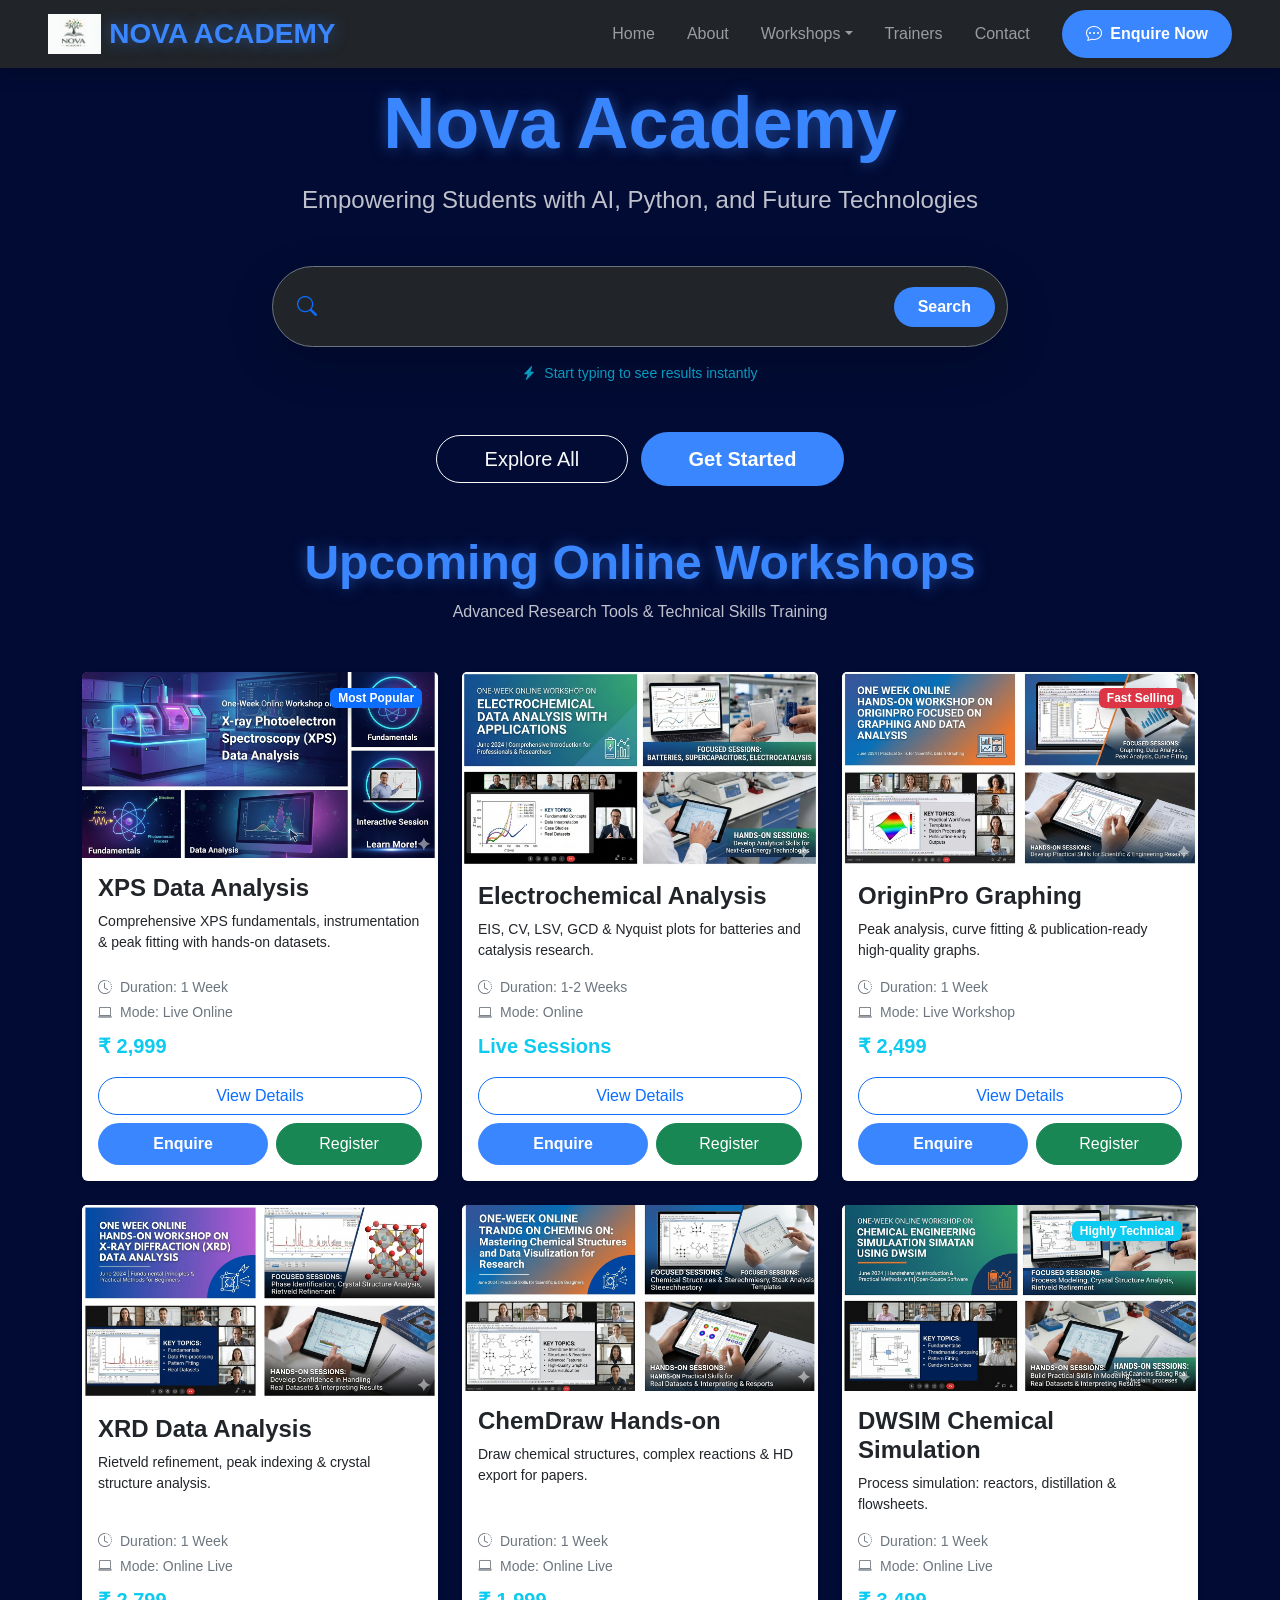
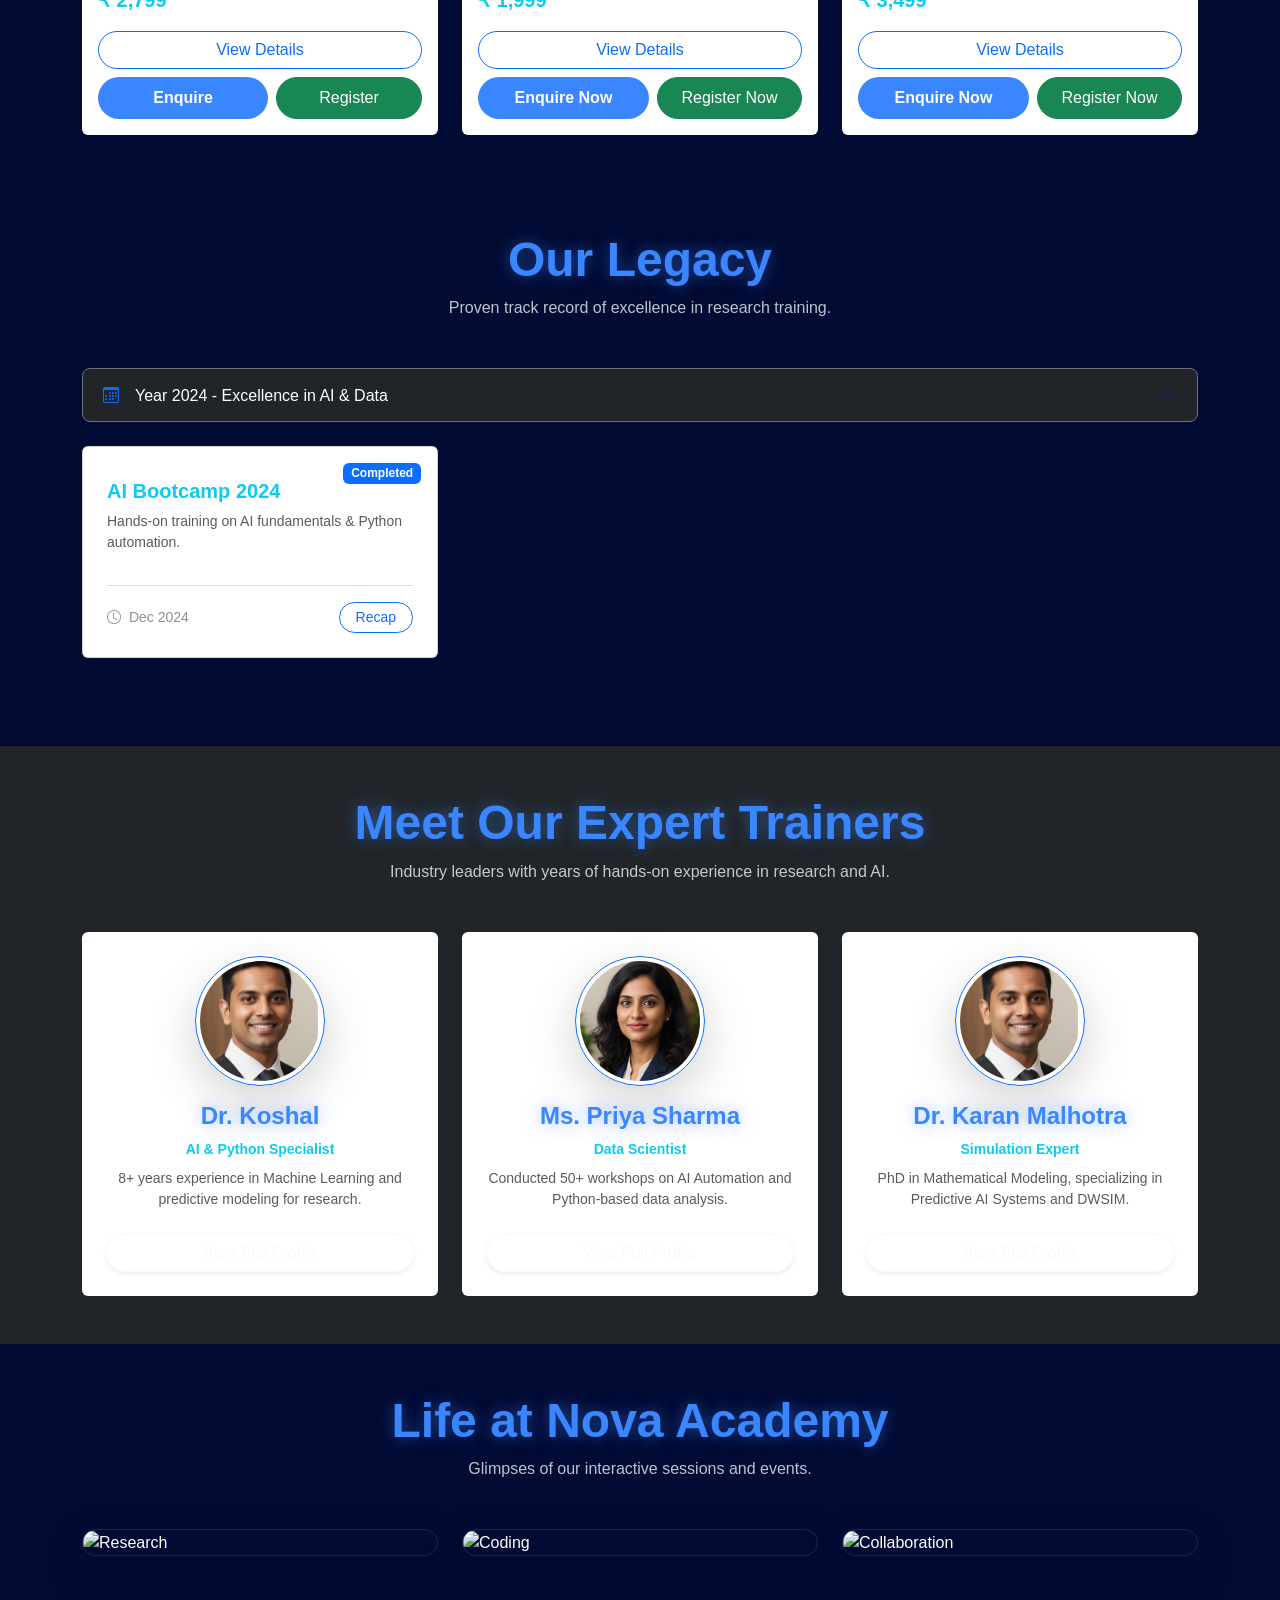
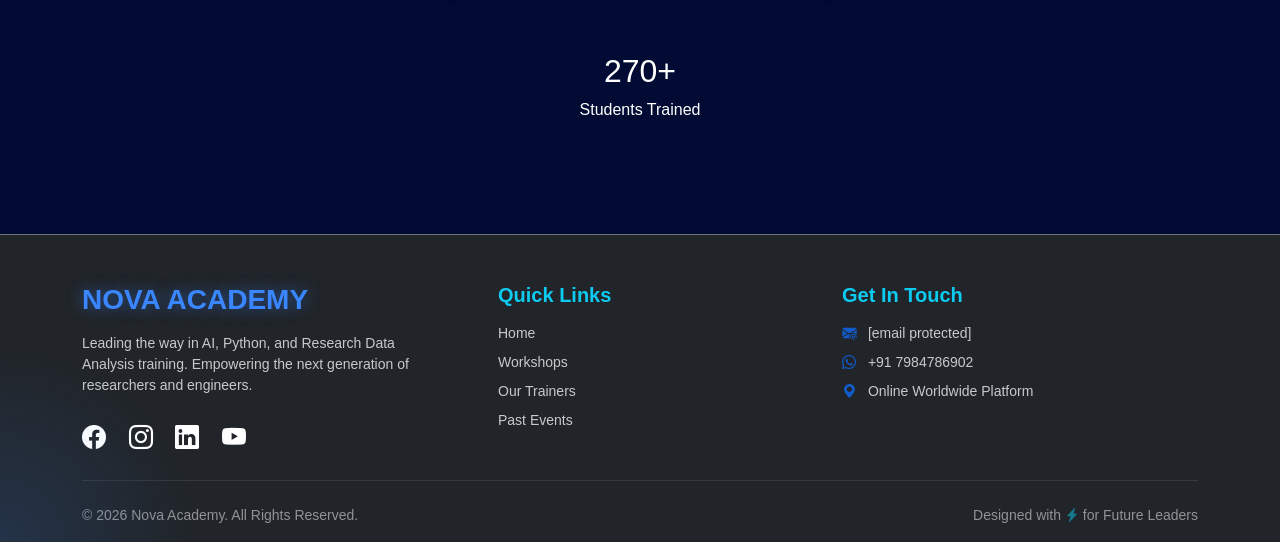
==== commit 745c2099: "BACK TO WORKSHOP TEXT index.html" ====
--- a/index.html
+++ b/index.html
@@ -687,7 +687,7 @@
           <i class="bi bi-whatsapp me-2"></i>Talk to Expert
         </a>
       </div>
-      <button class="btn btn-outline-light w-100 rounded-pill mt-3" onclick="closePopup('workshopDetailsPopup')">Back to Workshops</button>
+      <button class="btn btn-outline-dark w-100 rounded-pill mt-3" onclick="closePopup('workshopDetailsPopup')">Back to Workshops</button>
       <button class="btn btn-neon w-100 mt-3 fw-bold" id="enrollBtn">Enroll Now</button>
     </div>
   </div>
--- a/style.css
+++ b/style.css
@@ -1,910 +1,102 @@
 /* ============================================
-   NOVA ACADEMY - ULTRA MODERN & BEAUTIFUL CSS
-   Clean, Optimized, Premium Design
+   NOVA ACADEMY - OPTIMIZED CSS 2026
    ============================================ */
 
-/* --- 1. THEME VARIABLES --- */
 :root {
   --bg: #020b33;
-  --card-bg: rgba(6, 16, 70, 0.85);
   --neon: #3a86ff;
   --accent: #0d6efd;
   --success: #00f5a0;
-  --glow-color: rgba(58, 134, 255, 0.5);
-  --transition: all 0.4s cubic-bezier(0.165, 0.84, 0.44, 1);
+  --white: #ffffff;
+  --transition: all 0.3s ease;
 }
 
-/* --- 2. GLOBAL STYLES --- */
+/* 1. Global Reset & Body */
 body {
-  background-color: var(--bg);
-  color: #fff;
+  background: var(--bg);
+  color: var(--white);
   font-family: 'Poppins', sans-serif;
-  margin: 0;
+  overflow-x: hidden;
   padding-top: 80px;
-  overflow-x: hidden;
-  background-image:
-    linear-gradient(rgba(58, 134, 255, 0.05) 1px, transparent 1px),
-    linear-gradient(90deg, rgba(58, 134, 255, 0.05) 1px, transparent 1px);
-  background-size: 50px 50px;
 }
 
-/* --- 3. FUTURISTIC MOUSE GLOW --- */
+/* 2. Optimized Mouse Glow (No Blur on Hover) */
 .mouse-glow {
-  position: fixed;
-  width: 600px;
-  height: 600px;
-  background: radial-gradient(circle, rgba(58, 134, 255, 0.15) 0%, transparent 70%);
-  pointer-events: none;
-  z-index: -1;
-  transform: translate(-50%, -50%);
-  transition: transform 0.1s ease-out;
+  position: fixed; width: 400px; height: 400px;
+  background: radial-gradient(circle, rgba(58, 134, 255, 0.15), transparent 70%);
+  pointer-events: none; transform: translate(-50%, -50%); z-index: -1;
 }
 
-/* --- 4. NEON TEXT & BUTTONS --- */
-.neon-text {
-  color: #fff;
-  text-shadow: 0 0 8px var(--neon), 0 0 15px var(--neon);
-  letter-spacing: 1px;
+/* 3. Utility Classes (Shared styles to reduce code) */
+.flex-center { display: flex; align-items: center; justify-content: center; }
+.neon-text { color: var(--neon); text-shadow: 0 0 15px rgba(58, 134, 255, 0.5); }
+
+/* 4. Optimized Popups (White Theme) */
+.popup-overlay {
+  position: fixed; top: 0; left: 0; width: 100%; height: 100%;
+  background: rgba(0, 0, 0, 0.8); display: none; z-index: 9999;
 }
 
+.popup-box {
+  background: var(--white) !important;
+  color: #000 !important;
+  border: 3px solid var(--neon);
+  border-radius: 24px;
+  padding: 25px;
+  width: 95%;
+  max-width: 650px;
+  max-height: 85vh;
+  overflow-y: auto;
+  position: relative;
+  box-shadow: 0 20px 50px rgba(0,0,0,0.3);
+  animation: modalIn 0.3s ease-out;
+}
+
+/* Remove Blur & Hover Issues */
+.workshop-card-item:hover {
+  transform: translateY(-8px);
+  filter: none !important;
+}
+
+/* 5. Inputs & Forms */
+.form-control, .form-select {
+  border-radius: 12px;
+  padding: 12px;
+  border: 1px solid #ddd;
+  margin-bottom: 15px;
+}
+
+/* 6. Buttons (Clean & Professional) */
 .btn-neon {
-  background: var(--accent);
-  border: 1px solid rgba(255, 255, 255, 0.1);
-  box-shadow: 0 0 15px var(--accent);
-  color: #fff;
+  background: var(--neon);
+  color: white;
+  border-radius: 50px;
+  padding: 12px 25px;
+  border: none;
+  font-weight: 600;
   transition: var(--transition);
 }
 
 .btn-neon:hover {
-  transform: translateY(-3px);
-  box-shadow: 0 0 25px var(--neon);
-  background: #fff;
-  color: var(--bg);
+  background: var(--accent);
+  box-shadow: 0 0 20px var(--neon);
 }
 
-/* --- 5. GLASS CARDS --- */
-.glass-card {
-  background: var(--card-bg) !important;
-  border: 1px solid rgba(58, 134, 255, 0.15) !important;
-  backdrop-filter: blur(12px) saturate(180%);
-  border-radius: 20px !important;
-  will-change: transform;
+/* 7. Close Button Customization */
+.popup-close-btn {
+  position: absolute; top: 15px; right: 15px;
+  width: 35px; height: 35px; border-radius: 50%;
+  background: #f8d7da; border: 1px solid #dc3545; color: #dc3545;
 }
 
-.glass-card:hover {
-  border-color: var(--neon) !important;
-  transform: translateY(-8px) scale(1.02) !important;
-  box-shadow:
-    0 15px 35px rgba(0, 0, 0, 0.5),
-    0 0 20px rgba(58, 134, 255, 0.2) !important;
+/* 8. Animations */
+@keyframes modalIn {
+  from { opacity: 0; transform: scale(0.9); }
+  to { opacity: 1; transform: scale(1); }
 }
 
-.glass-card p,
-.glass-card h4,
-.glass-card h5 {
-  color: #ffffff !important;
+/* 9. Responsive */
+@media (max-width: 768px) {
+  .popup-box { padding: 15px; max-width: 98%; }
+  .mouse-glow { display: none; }
 }
-
-/* --- 6. ULTRA MODERN BEAUTIFUL POPUP MODALS --- */
-.popup-overlay {
-  position: fixed;
-  inset: 0;
-  background: rgba(0, 0, 0, 0.92);
-  backdrop-filter: blur(20px);
-  display: none;
-  align-items: center;
-  justify-content: center;
-  z-index: 10000;
-  padding: 15px;
-  overflow-y: auto;
-  animation: fadeIn 0.3s ease forwards;
-}
-
-.popup-box {
-  width: 96% !important;
-  max-width: 950px !important;
-  max-height: 96vh !important;
-  background: linear-gradient(145deg, #ffffff 0%, #f8f9fa 100%) !important;
-  border: 3px solid var(--neon);
-  border-radius: 35px;
-  padding: 35px 30px 30px 30px;
-  position: relative;
-  box-shadow: 
-    0 30px 80px rgba(58, 134, 255, 0.5),
-    0 0 120px rgba(58, 134, 255, 0.3),
-    inset 0 2px 0 rgba(255, 255, 255, 1);
-  display: flex;
-  flex-direction: column;
-  overflow: hidden;
-  animation: modalSlideUp 0.5s cubic-bezier(0.34, 1.56, 0.64, 1);
-}
-
-/* Popup Scrollable Content Area */
-.popup-box > * {
-  flex-shrink: 0;
-}
-
-.popup-box > form,
-.popup-box > div:not(.popup-close-btn):not(.badge) {
-  overflow-y: auto;
-  overflow-x: hidden;
-  max-height: calc(96vh - 100px);
-  padding-right: 10px;
-}
-
-/* Custom Scrollbar for Popup */
-.popup-box::-webkit-scrollbar,
-.popup-box > *::-webkit-scrollbar {
-  width: 10px;
-}
-
-.popup-box::-webkit-scrollbar-track,
-.popup-box > *::-webkit-scrollbar-track {
-  background: rgba(58, 134, 255, 0.08);
-  border-radius: 10px;
-  margin: 10px 0;
-}
-
-.popup-box::-webkit-scrollbar-thumb,
-.popup-box > *::-webkit-scrollbar-thumb {
-  background: linear-gradient(to bottom, var(--neon), var(--accent));
-  border-radius: 10px;
-  border: 2px solid transparent;
-  background-clip: padding-box;
-}
-
-.popup-box::-webkit-scrollbar-thumb:hover,
-.popup-box > *::-webkit-scrollbar-thumb:hover {
-  background: var(--neon);
-  background-clip: padding-box;
-}
-
-/* Popup Headings - Modern & Bright */
-.popup-box h2 {
-  background: linear-gradient(135deg, var(--neon) 0%, var(--accent) 100%);
-  -webkit-background-clip: text;
-  -webkit-text-fill-color: transparent;
-  background-clip: text;
-  font-weight: 800 !important;
-  font-size: 2.2rem !important;
-  margin-bottom: 20px !important;
-  letter-spacing: -1px;
-  line-height: 1.2;
-}
-
-.popup-box h3,
-.popup-box h4,
-.popup-box h5 {
-  color: #1a1a1a !important;
-  font-weight: 700 !important;
-  opacity: 1 !important;
-}
-
-.popup-box p,
-.popup-box label,
-.popup-box span {
-  color: #2c3e50 !important;
-  font-weight: 500 !important;
-  opacity: 1 !important;
-}
-
-/* Badge Styling */
-.popup-box .badge {
-  font-size: 0.85rem !important;
-  padding: 10px 24px !important;
-  font-weight: 700 !important;
-  letter-spacing: 0.8px !important;
-  box-shadow: 0 5px 20px rgba(0, 0, 0, 0.2) !important;
-  border-radius: 50px !important;
-  margin-bottom: 15px !important;
-}
-
-/* Workshop Details Popup */
-.popup-box #workshopTitle {
-  background: linear-gradient(135deg, var(--neon), var(--accent), #8b5cf6);
-  -webkit-background-clip: text;
-  -webkit-text-fill-color: transparent;
-  background-clip: text;
-  font-weight: 900 !important;
-  font-size: 2.3rem !important;
-  margin-bottom: 25px !important;
-  line-height: 1.1 !important;
-}
-
-.popup-box #workshopDesc {
-  color: #374151 !important;
-  font-weight: 500 !important;
-  line-height: 1.8 !important;
-  font-size: 1.05rem !important;
-  opacity: 1 !important;
-}
-
-.popup-box #workshopPrice {
-  color: #059669 !important;
-  font-weight: 900 !important;
-  font-size: 2rem !important;
-}
-
-.popup-box #workshopImg {
-  border-radius: 25px !important;
-  box-shadow: 0 15px 50px rgba(0, 0, 0, 0.2) !important;
-  margin-bottom: 25px !important;
-}
-
-/* Form Row Spacing */
-.popup-box .row.g-3 {
-  row-gap: 20px !important;
-}
-
-/* Form Labels - Modern & Clear */
-.popup-box .form-label {
-  color: #64748b !important;
-  font-weight: 700 !important;
-  font-size: 0.85rem !important;
-  margin-bottom: 10px !important;
-  letter-spacing: 0.5px !important;
-  text-transform: uppercase !important;
-  display: block !important;
-}
-
-/* Beautiful Modern Input Groups with Icons */
-.popup-box .input-group {
-  background: #ffffff !important;
-  border: 2px solid #e2e8f0 !important;
-  border-radius: 18px !important;
-  overflow: hidden !important;
-  box-shadow: 0 3px 12px rgba(58, 134, 255, 0.1) !important;
-  transition: all 0.35s cubic-bezier(0.4, 0, 0.2, 1) !important;
-  height: 56px !important;
-}
-
-.popup-box .input-group:focus-within {
-  border-color: var(--neon) !important;
-  box-shadow: 
-    0 0 0 5px rgba(58, 134, 255, 0.12),
-    0 8px 25px rgba(58, 134, 255, 0.25) !important;
-  transform: translateY(-3px) !important;
-}
-
-.popup-box .input-group-text {
-  background: linear-gradient(135deg, #eff6ff, #dbeafe) !important;
-  border: none !important;
-  color: var(--neon) !important;
-  font-size: 1.2rem !important;
-  padding: 0 18px !important;
-  display: flex !important;
-  align-items: center !important;
-}
-
-.popup-box .input-group .form-control,
-.popup-box .input-group .form-select {
-  border: none !important;
-  box-shadow: none !important;
-  background: transparent !important;
-  color: #1a1a1a !important;
-  font-weight: 600 !important;
-  font-size: 1rem !important;
-  padding: 16px 18px !important;
-  height: auto !important;
-}
-
-.popup-box .input-group .form-control:focus,
-.popup-box .input-group .form-select:focus {
-  outline: none !important;
-  box-shadow: none !important;
-  transform: none !important;
-}
-
-.popup-box .input-group .form-control::placeholder {
-  color: #94a3b8 !important;
-  font-weight: 500 !important;
-}
-
-/* Standalone Form Inputs (without icons) */
-.popup-box .form-control:not(.input-group .form-control),
-.popup-box .form-select:not(.input-group .form-select) {
-  background: #ffffff !important;
-  border: 2px solid #e2e8f0 !important;
-  border-radius: 18px !important;
-  padding: 16px 20px !important;
-  font-weight: 600 !important;
-  font-size: 1rem !important;
-  color: #1a1a1a !important;
-  box-shadow: 0 3px 12px rgba(58, 134, 255, 0.1) !important;
-  transition: all 0.35s cubic-bezier(0.4, 0, 0.2, 1) !important;
-  height: 56px !important;
-}
-
-.popup-box .form-control:not(.input-group .form-control):focus,
-.popup-box .form-select:not(.input-group .form-select):focus {
-  border-color: var(--neon) !important;
-  box-shadow: 
-    0 0 0 5px rgba(58, 134, 255, 0.12),
-    0 8px 25px rgba(58, 134, 255, 0.25) !important;
-  transform: translateY(-3px) !important;
-  outline: none !important;
-}
-
-/* Workshop & Price Display Fields */
-.popup-box #workshopDisplay {
-  background: linear-gradient(135deg, #eff6ff, #dbeafe) !important;
-  border: 3px solid var(--neon) !important;
-  color: #1e40af !important;
-  font-weight: 800 !important;
-  font-size: 1.15rem !important;
-  padding: 18px 22px !important;
-  border-radius: 18px !important;
-  box-shadow: 
-    0 6px 20px rgba(58, 134, 255, 0.25),
-    inset 0 2px 0 rgba(255, 255, 255, 0.5) !important;
-  height: auto !important;
-}
-
-.popup-box #priceDisplay {
-  background: linear-gradient(135deg, #d1fae5, #a7f3d0) !important;
-  border: 3px solid #10b981 !important;
-  color: #065f46 !important;
-  font-weight: 800 !important;
-  font-size: 1.15rem !important;
-  padding: 18px 22px !important;
-  border-radius: 18px !important;
-  box-shadow: 
-    0 6px 20px rgba(16, 185, 129, 0.25),
-    inset 0 2px 0 rgba(255, 255, 255, 0.5) !important;
-  height: auto !important;
-}
-
-/* Payment Area - Premium Design */
-.popup-box .payment-area {
-  background: linear-gradient(145deg, #eff6ff 0%, #dbeafe 50%, #e0e7ff 100%) !important;
-  border: 3px solid var(--neon) !important;
-  border-radius: 28px !important;
-  padding: 35px 30px !important;
-  margin: 25px 0 !important;
-  box-shadow: 
-    0 15px 50px rgba(58, 134, 255, 0.2),
-    inset 0 2px 0 rgba(255, 255, 255, 0.9) !important;
-  position: relative;
-  overflow: hidden;
-}
-
-.popup-box .payment-area h5 {
-  background: linear-gradient(135deg, var(--neon), var(--accent), #8b5cf6);
-  -webkit-background-clip: text;
-  -webkit-text-fill-color: transparent;
-  background-clip: text;
-  font-weight: 900 !important;
-  font-size: 1.5rem !important;
-  margin-bottom: 30px !important;
-  text-align: center !important;
-}
-
-/* QR Code Container - Eye-catching */
-.popup-box .qr-wrapper {
-  background: #ffffff !important;
-  padding: 18px !important;
-  border-radius: 25px !important;
-  border: 4px solid var(--neon) !important;
-  box-shadow: 
-    0 15px 45px rgba(58, 134, 255, 0.35),
-    0 0 60px rgba(58, 134, 255, 0.25),
-    inset 0 2px 0 rgba(255, 255, 255, 1) !important;
-  display: inline-block !important;
-  transition: all 0.4s cubic-bezier(0.34, 1.56, 0.64, 1) !important;
-}
-
-.popup-box .qr-wrapper:hover {
-  transform: scale(1.08) rotate(2deg) !important;
-  box-shadow: 
-    0 20px 60px rgba(58, 134, 255, 0.5),
-    0 0 80px rgba(58, 134, 255, 0.4),
-    inset 0 2px 0 rgba(255, 255, 255, 1) !important;
-}
-
-.popup-box .qr-wrapper img {
-  display: block !important;
-  border-radius: 15px !important;
-}
-
-/* Payment Details Typography */
-.popup-box .payment-details {
-  line-height: 1.8;
-}
-
-.popup-box .payment-details label {
-  color: #64748b !important;
-  font-weight: 700 !important;
-  font-size: 0.75rem !important;
-  text-transform: uppercase !important;
-  letter-spacing: 1.2px !important;
-  margin-bottom: 6px !important;
-  display: block !important;
-}
-
-.popup-box .payment-details span {
-  color: #1a1a1a !important;
-  font-weight: 800 !important;
-  font-size: 1.15rem !important;
-  display: block !important;
-}
-
-.popup-box .payment-details .text-info,
-.popup-box .upi-copy {
-  background: linear-gradient(135deg, var(--neon), #0ea5e9);
-  -webkit-background-clip: text;
-  -webkit-text-fill-color: transparent;
-  background-clip: text;
-  font-weight: 900 !important;
-  cursor: pointer !important;
-  transition: all 0.3s ease !important;
-  display: inline-flex !important;
-  align-items: center !important;
-  gap: 10px !important;
-  text-decoration: none !important;
-}
-
-.popup-box .upi-copy:hover {
-  transform: scale(1.05) !important;
-  filter: brightness(1.2) !important;
-}
-
-.popup-box .upi-copy i {
-  transition: transform 0.3s ease !important;
-}
-
-.popup-box .upi-copy:hover i {
-  transform: rotate(15deg) scale(1.2) !important;
-}
-
-/* Info Text Styles */
-.popup-box .small {
-  color: #64748b !important;
-  font-weight: 500 !important;
-  font-size: 0.9rem !important;
-}
-
-.popup-box .text-secondary {
-  color: #64748b !important;
-  font-weight: 600 !important;
-}
-
-.popup-box .text-info {
-  color: #0ea5e9 !important;
-  font-weight: 700 !important;
-}
-
-.popup-box .text-success {
-  color: #10b981 !important;
-  font-weight: 800 !important;
-}
-
-.popup-box .text-warning {
-  background: linear-gradient(135deg, #fef3c7, #fde68a) !important;
-  color: #78350f !important;
-  font-weight: 700 !important;
-  padding: 14px 22px !important;
-  border-radius: 15px !important;
-  border: 2px solid #f59e0b !important;
-  display: block !important;
-  text-align: center !important;
-  box-shadow: 0 6px 20px rgba(245, 158, 11, 0.25) !important;
-}
-
-/* Dropdown Options */
-.popup-box option {
-  background: #ffffff !important;
-  color: #1a1a1a !important;
-  font-weight: 600 !important;
-  padding: 12px !important;
-}
-
-/* Modern Button Styles */
-.popup-box .btn {
-  padding: 16px 35px !important;
-  font-weight: 800 !important;
-  font-size: 1.05rem !important;
-  border-radius: 50px !important;
-  transition: all 0.4s cubic-bezier(0.34, 1.56, 0.64, 1) !important;
-  border: none !important;
-  letter-spacing: 0.8px !important;
-  box-shadow: 0 8px 25px rgba(0, 0, 0, 0.2) !important;
-  text-transform: uppercase !important;
-  position: relative !important;
-  overflow: hidden !important;
-}
-
-.popup-box .btn::before {
-  content: '';
-  position: absolute;
-  top: 50%;
-  left: 50%;
-  width: 0;
-  height: 0;
-  border-radius: 50%;
-  background: rgba(255, 255, 255, 0.3);
-  transform: translate(-50%, -50%);
-  transition: width 0.6s, height 0.6s;
-}
-
-.popup-box .btn:hover::before {
-  width: 300px;
-  height: 300px;
-}
-
-.popup-box .btn-neon {
-  background: linear-gradient(135deg, var(--neon), var(--accent)) !important;
-  color: #ffffff !important;
-  box-shadow: 
-    0 8px 30px rgba(58, 134, 255, 0.45),
-    0 0 40px rgba(58, 134, 255, 0.25) !important;
-  position: relative !important;
-}
-
-.popup-box .btn-neon:hover {
-  transform: translateY(-4px) scale(1.03) !important;
-  box-shadow: 
-    0 15px 45px rgba(58, 134, 255, 0.6),
-    0 0 60px rgba(58, 134, 255, 0.4) !important;
-}
-
-.popup-box .btn-success {
-  background: linear-gradient(135deg, #10b981, #059669) !important;
-  color: #ffffff !important;
-  box-shadow: 
-    0 8px 30px rgba(16, 185, 129, 0.45),
-    0 0 40px rgba(16, 185, 129, 0.25) !important;
-}
-
-.popup-box .btn-success:hover {
-  transform: translateY(-4px) scale(1.03) !important;
-  box-shadow: 
-    0 15px 45px rgba(16, 185, 129, 0.6),
-    0 0 60px rgba(16, 185, 129, 0.4) !important;
-}
-
-.popup-box .btn-outline-light,
-.popup-box .btn-outline-primary,
-.popup-box .btn-outline-success {
-  background: #ffffff !important;
-  border: 3px solid #e2e8f0 !important;
-  color: #475569 !important;
-  box-shadow: 0 6px 20px rgba(0, 0, 0, 0.1) !important;
-}
-
-.popup-box .btn-outline-light:hover,
-.popup-box .btn-outline-primary:hover,
-.popup-box .btn-outline-success:hover {
-  background: linear-gradient(135deg, #f8fafc, #e2e8f0) !important;
-  border-color: var(--neon) !important;
-  color: var(--neon) !important;
-  transform: translateY(-3px) scale(1.02) !important;
-  box-shadow: 0 10px 30px rgba(58, 134, 255, 0.3) !important;
-}
-
-/* Close Button - Top Right Corner */
-.popup-close-btn {
-  position: absolute;
-  top: 20px;
-  right: 20px;
-  width: 45px;
-  height: 45px;
-  background: linear-gradient(135deg, rgba(239, 68, 68, 0.15), rgba(220, 38, 38, 0.2)) !important;
-  border: 2px solid #ef4444 !important;
-  border-radius: 50%;
-  color: #dc2626 !important;
-  font-size: 20px;
-  cursor: pointer;
-  display: flex;
-  align-items: center;
-  justify-content: center;
-  transition: all 0.35s cubic-bezier(0.34, 1.56, 0.64, 1);
-  z-index: 100;
-  padding: 0;
-  box-shadow: 0 4px 15px rgba(239, 68, 68, 0.3);
-}
-
-.popup-close-btn:hover {
-  background: linear-gradient(135deg, #ef4444, #dc2626) !important;
-  color: white !important;
-  transform: rotate(90deg) scale(1.1) !important;
-  box-shadow: 0 8px 25px rgba(239, 68, 68, 0.5) !important;
-}
-
-.popup-close-btn:active {
-  transform: rotate(90deg) scale(0.95) !important;
-}
-
-/* --- 7. FORM CONTROLS (OUTSIDE POPUP) --- */
-.form-control,
-.form-select {
-  border: 1px solid rgba(58, 134, 255, 0.3) !important;
-  transition: var(--transition) !important;
-}
-
-.form-control:focus,
-.form-select:focus {
-  border-color: var(--neon) !important;
-  box-shadow: 0 0 15px rgba(58, 134, 255, 0.4) !important;
-  background: rgba(58, 134, 255, 0.05) !important;
-}
-
-/* --- 8. ANIMATIONS --- */
-@keyframes fadeIn {
-  from { opacity: 0; }
-  to { opacity: 1; }
-}
-
-@keyframes modalSlideUp {
-  from {
-    transform: translateY(60px) scale(0.9);
-    opacity: 0;
-  }
-  to {
-    transform: translateY(0) scale(1);
-    opacity: 1;
-  }
-}
-
-@keyframes slideUp {
-  from {
-    transform: translateY(40px) scale(0.95);
-    opacity: 0;
-  }
-  to {
-    transform: translateY(0) scale(1);
-    opacity: 1;
-  }
-}
-
-@keyframes modalIn {
-  from {
-    transform: scale(0.8);
-    opacity: 0;
-  }
-  to {
-    transform: scale(1);
-    opacity: 1;
-  }
-}
-
-@keyframes qrZoomIn {
-  from {
-    transform: scale(0.5);
-    opacity: 0;
-  }
-  to {
-    transform: scale(1);
-    opacity: 1;
-  }
-}
-
-/* --- 9. CUSTOM SCROLLBAR --- */
-.custom-scrollbar::-webkit-scrollbar {
-  width: 5px;
-}
-
-.custom-scrollbar::-webkit-scrollbar-thumb {
-  background: linear-gradient(transparent, var(--neon), transparent);
-  border-radius: 10px;
-}
-
-/* --- 10. TRANSITION & HOVER EFFECTS --- */
-.transition-img {
-  transition: var(--transition);
-}
-
-.transition-img:hover {
-  filter: brightness(1.1) contrast(1.1);
-  transform: scale(1.05);
-}
-
-/* --- 11. COUNTER STYLES --- */
-.counter {
-  background: linear-gradient(to right, #ffffff, var(--neon));
-  -webkit-background-clip: text;
-  -webkit-text-fill-color: transparent;
-  font-weight: bold;
-}
-
-/* --- 12. NAVBAR --- */
-.navbar-nav .nav-link {
-  color: #ffffff !important;
-  font-weight: 500;
-}
-
-/* --- 13. CARDS TEXT VISIBILITY --- */
-.card,
-.card p,
-.card h4,
-.card h5,
-.card span,
-.card small {
-  color: #ffffff !important;
-}
-
-.card-body p {
-  color: #ffffff !important;
-  opacity: 0.9;
-}
-
-.workshop-card p,
-.workshop-card h5,
-.instructor-card p,
-.instructor-card h4,
-.instructor-card span,
-#workshopDesc {
-  color: #ffffff !important;
-  opacity: 1 !important;
-  text-shadow: 0 0 5px rgba(0, 0, 0, 0.5);
-}
-
-.workshop-card h5,
-.instructor-card h4 {
-  color: var(--neon) !important;
-}
-
-/* --- 14. QR CODE FEATURES --- */
-.qr-image-container img {
-  transition: transform 0.3s ease, box-shadow 0.3s ease;
-  cursor: zoom-in;
-  border: 2px solid var(--neon);
-}
-
-.qr-image-container img:hover {
-  transform: scale(1.5);
-  box-shadow: 0 0 30px var(--neon);
-  z-index: 10;
-  position: relative;
-}
-
-.qr-zoom {
-  transition: transform 0.3s ease;
-  cursor: pointer;
-}
-
-.qr-zoom:active {
-  transform: scale(2.5);
-  z-index: 999;
-}
-
-.qr-large {
-  position: fixed;
-  top: 50%;
-  left: 50%;
-  transform: translate(-50%, -50%) scale(2.5) !important;
-  z-index: 9999;
-  background: #fff;
-  padding: 10px;
-  border-radius: 10px;
-  box-shadow: 0 0 100px rgba(0, 0, 0, 0.8);
-}
-
-.qr-overlay {
-  position: fixed;
-  inset: 0;
-  background: rgba(0, 0, 0, 0.95);
-  display: none;
-  align-items: center;
-  justify-content: center;
-  z-index: 20000;
-  cursor: zoom-out;
-  backdrop-filter: blur(10px);
-}
-
-.qr-overlay img {
-  max-width: 90%;
-  max-height: 90%;
-  background: #fff;
-  padding: 20px;
-  border-radius: 25px;
-  box-shadow: 
-    0 0 80px rgba(58, 134, 255, 0.6),
-    0 30px 100px rgba(0, 0, 0, 0.5);
-  animation: qrZoomIn 0.35s ease;
-}
-
-/* --- 15. TOAST MESSAGE --- */
-.toast-msg {
-  position: fixed;
-  bottom: 30px;
-  left: 50%;
-  transform: translateX(-50%) translateY(20px);
-  background: linear-gradient(135deg, var(--neon), var(--accent));
-  color: #fff;
-  padding: 14px 32px;
-  border-radius: 50px;
-  font-weight: 700;
-  box-shadow: 0 0 30px rgba(58, 134, 255, 0.7);
-  opacity: 0;
-  z-index: 30000;
-  transition: all 0.4s cubic-bezier(0.34, 1.56, 0.64, 1);
-  pointer-events: none;
-  font-size: 1.05rem;
-}
-
-.toast-msg.show {
-  opacity: 1;
-  transform: translateX(-50%) translateY(0);
-}
-
-/* --- 16. UTR VALIDATION --- */
-.utr-valid {
-  border: 3px solid #10b981 !important;
-  box-shadow: 
-    0 0 0 5px rgba(16, 185, 129, 0.12),
-    0 8px 25px rgba(16, 185, 129, 0.3) !important;
-  background: linear-gradient(135deg, #d1fae5, #a7f3d0) !important;
-}
-
-.utr-invalid {
-  border: 3px solid #ef4444 !important;
-  box-shadow: 
-    0 0 0 5px rgba(239, 68, 68, 0.12),
-    0 8px 25px rgba(239, 68, 68, 0.3) !important;
-  background: linear-gradient(135deg, #fee2e2, #fecaca) !important;
-}
-
-/* --- 17. RESPONSIVE DESIGN --- */
-@media (max-width: 768px) {
-  .popup-box {
-    padding: 30px 20px 25px 20px;
-    border-radius: 28px;
-    max-width: 98%;
-  }
-  
-  .popup-box h2 {
-    font-size: 1.8rem !important;
-  }
-  
-  .popup-box #workshopTitle {
-    font-size: 1.9rem !important;
-  }
-  
-  .popup-box .payment-area {
-    padding: 25px 20px !important;
-  }
-  
-  .popup-box .btn {
-    padding: 14px 28px !important;
-    font-size: 0.95rem !important;
-  }
-  
-  .mouse-glow {
-    display: none;
-  }
-}
-
-@media (max-width: 576px) {
-  .popup-box {
-    padding: 25px 18px 20px 18px;
-    border-radius: 25px;
-  }
-  
-  .popup-box h2 {
-    font-size: 1.6rem !important;
-  }
-  
-  .popup-box #workshopTitle {
-    font-size: 1.7rem !important;
-  }
-  
-  .popup-close-btn {
-    width: 40px;
-    height: 40px;
-    top: 15px;
-    right: 15px;
-    font-size: 18px;
-  }
-  
-  .neon-text {
-    font-size: 1.5rem;
-  }
-}
-
-/* Success Button Centering */
-.btn-success {
-    display: flex;
-    justify-content: center;
-    align-items: center;
-    text-align: center;
-}
